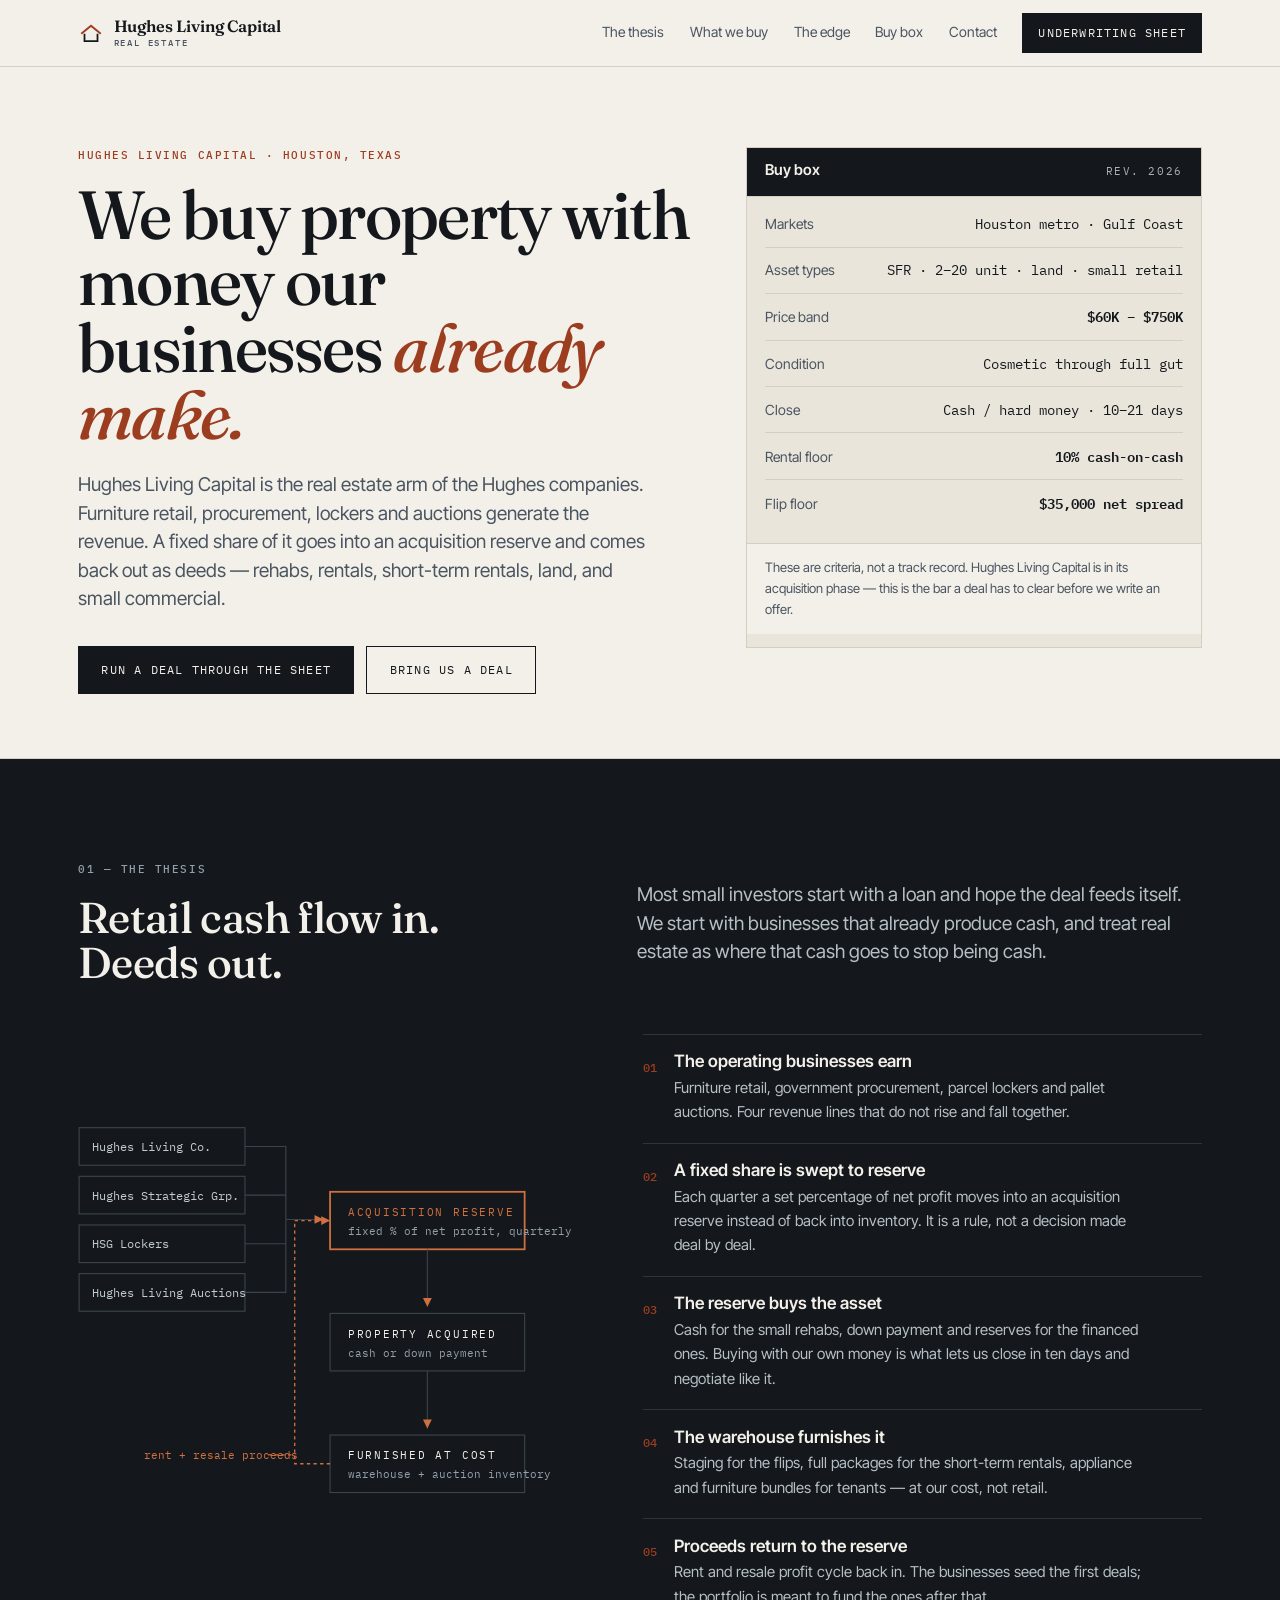
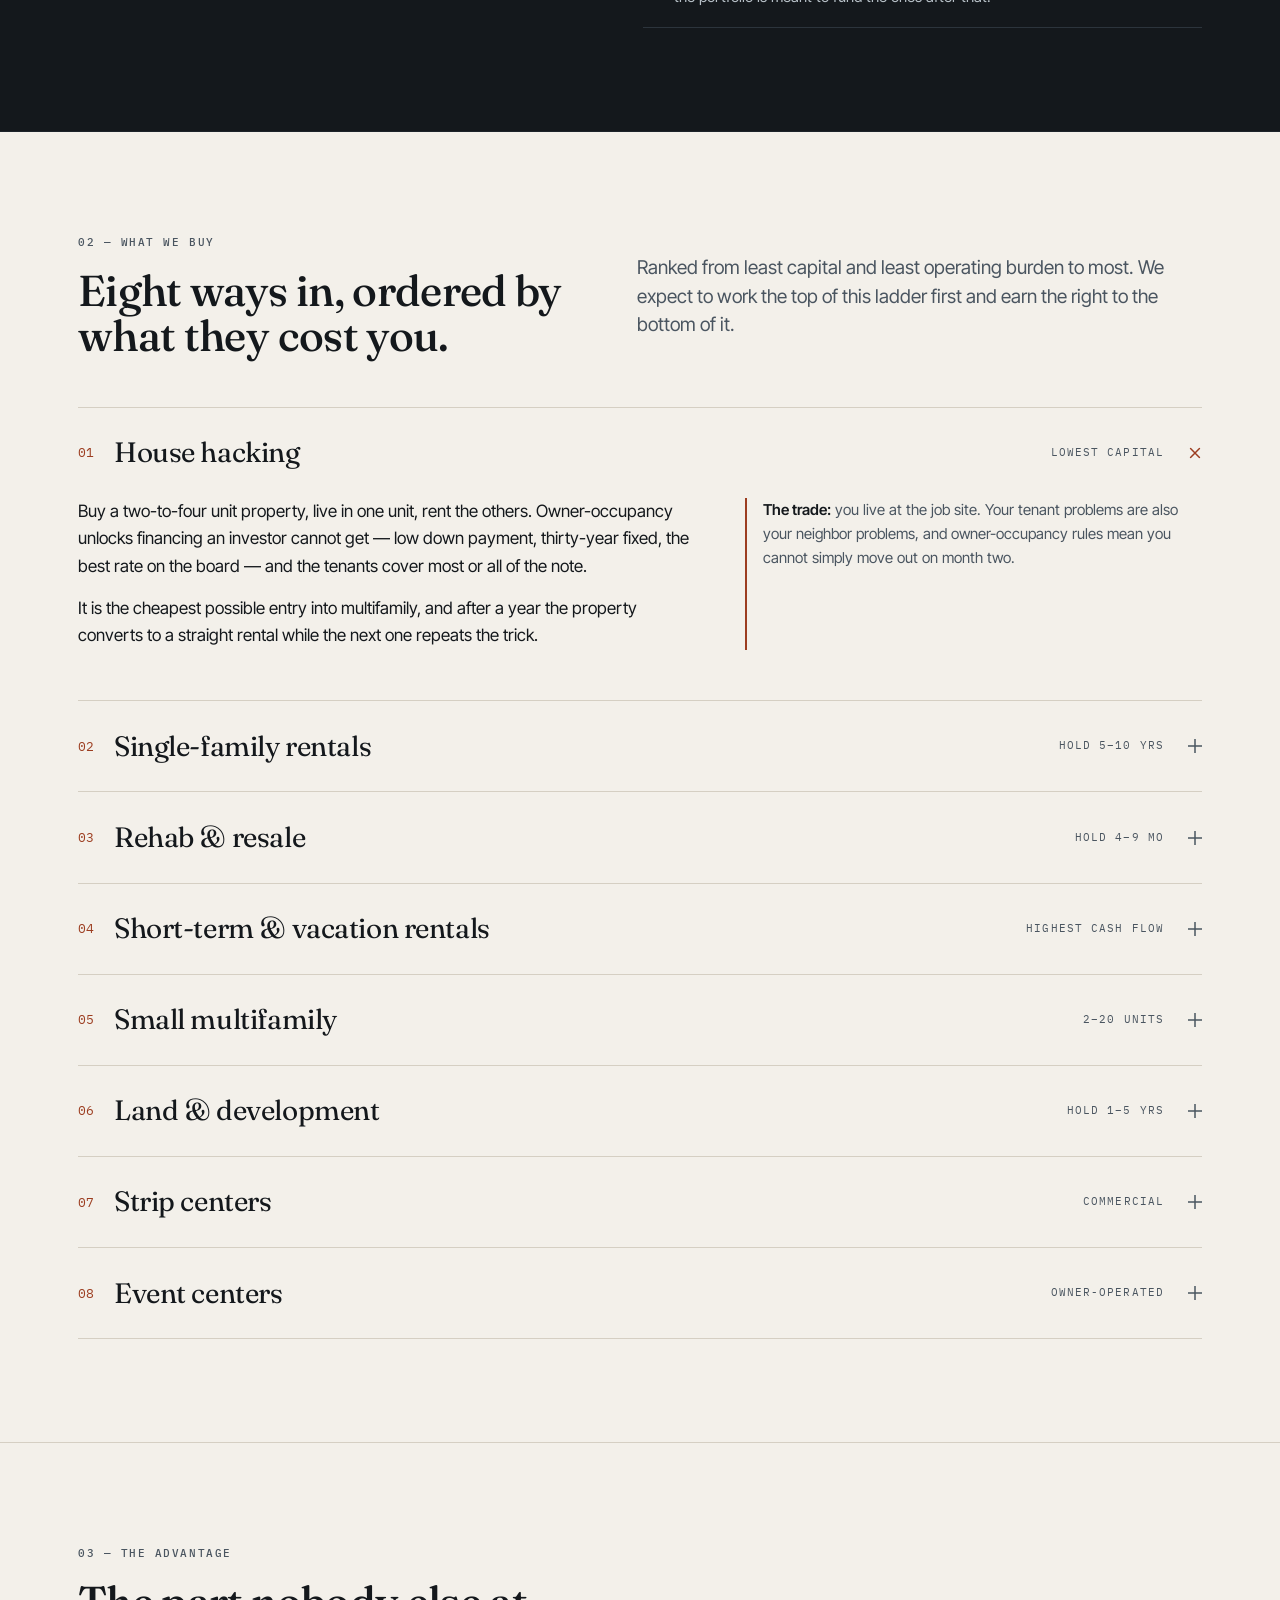
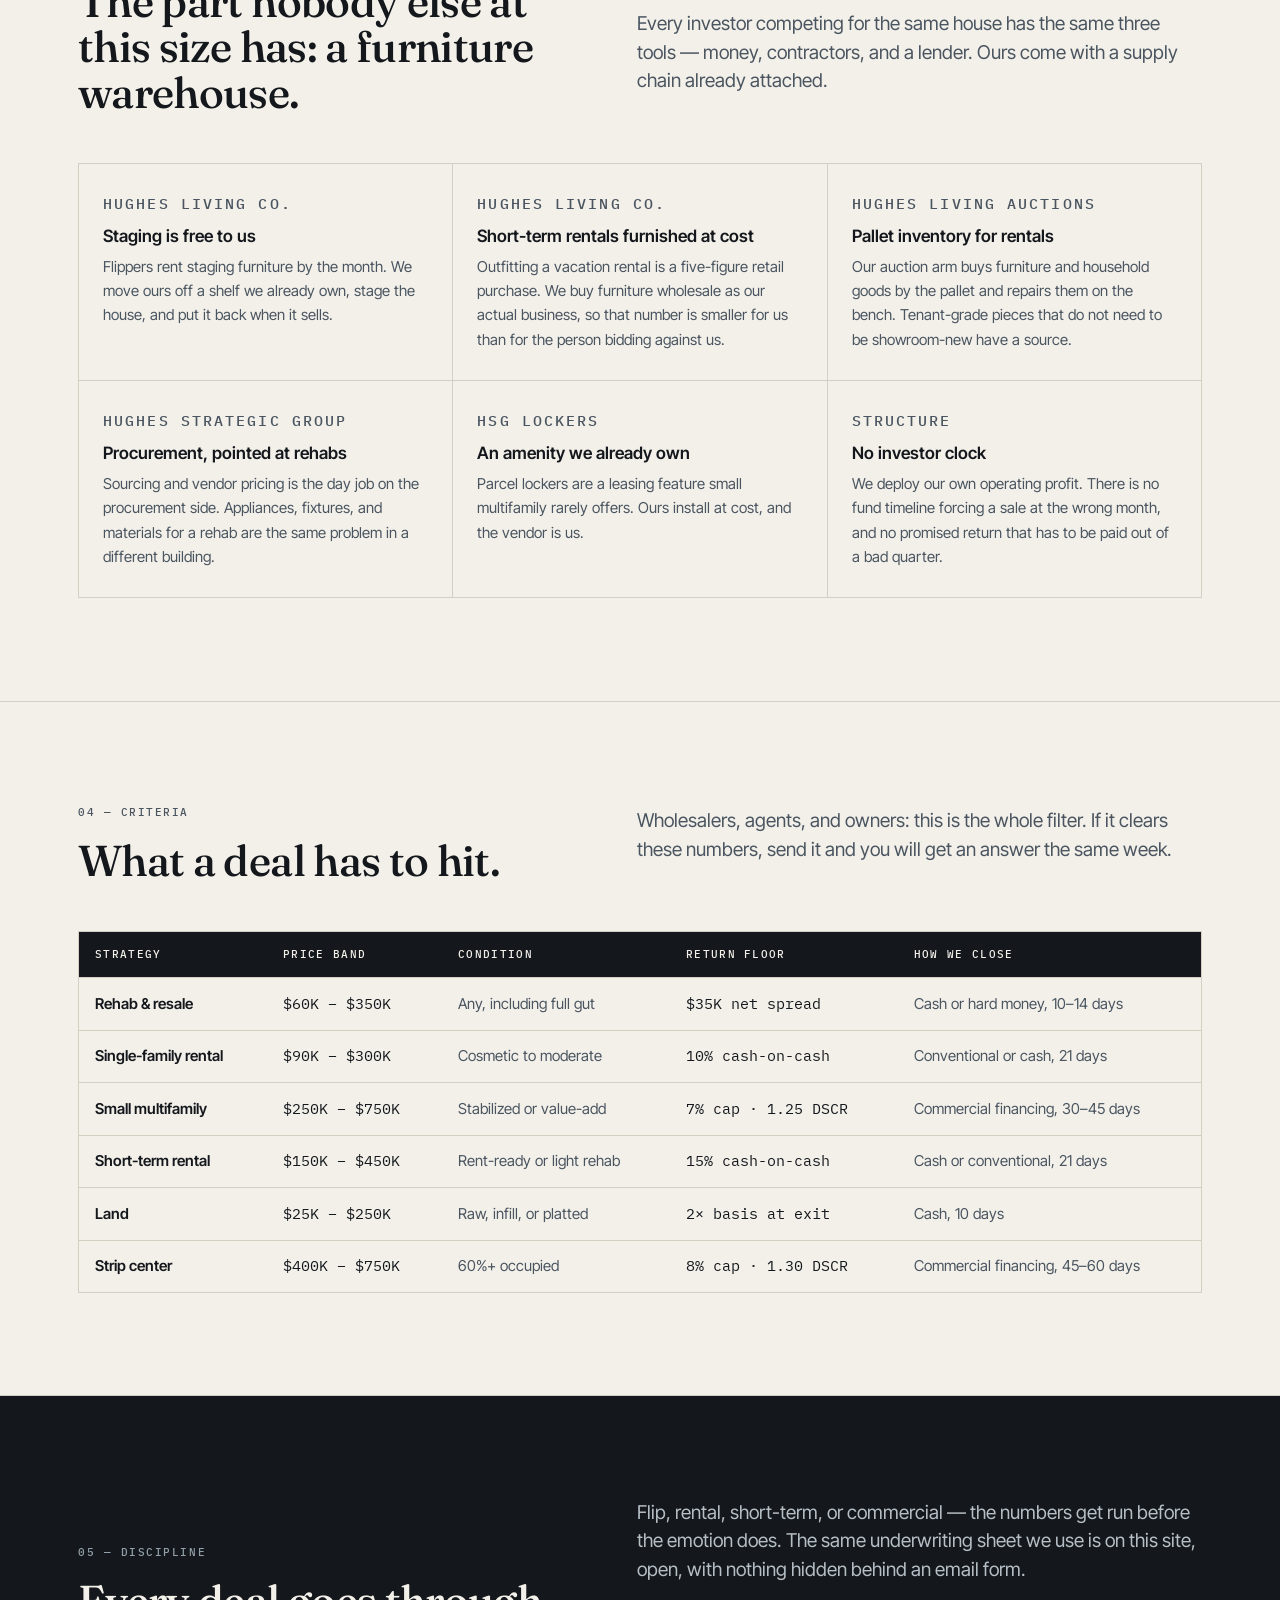
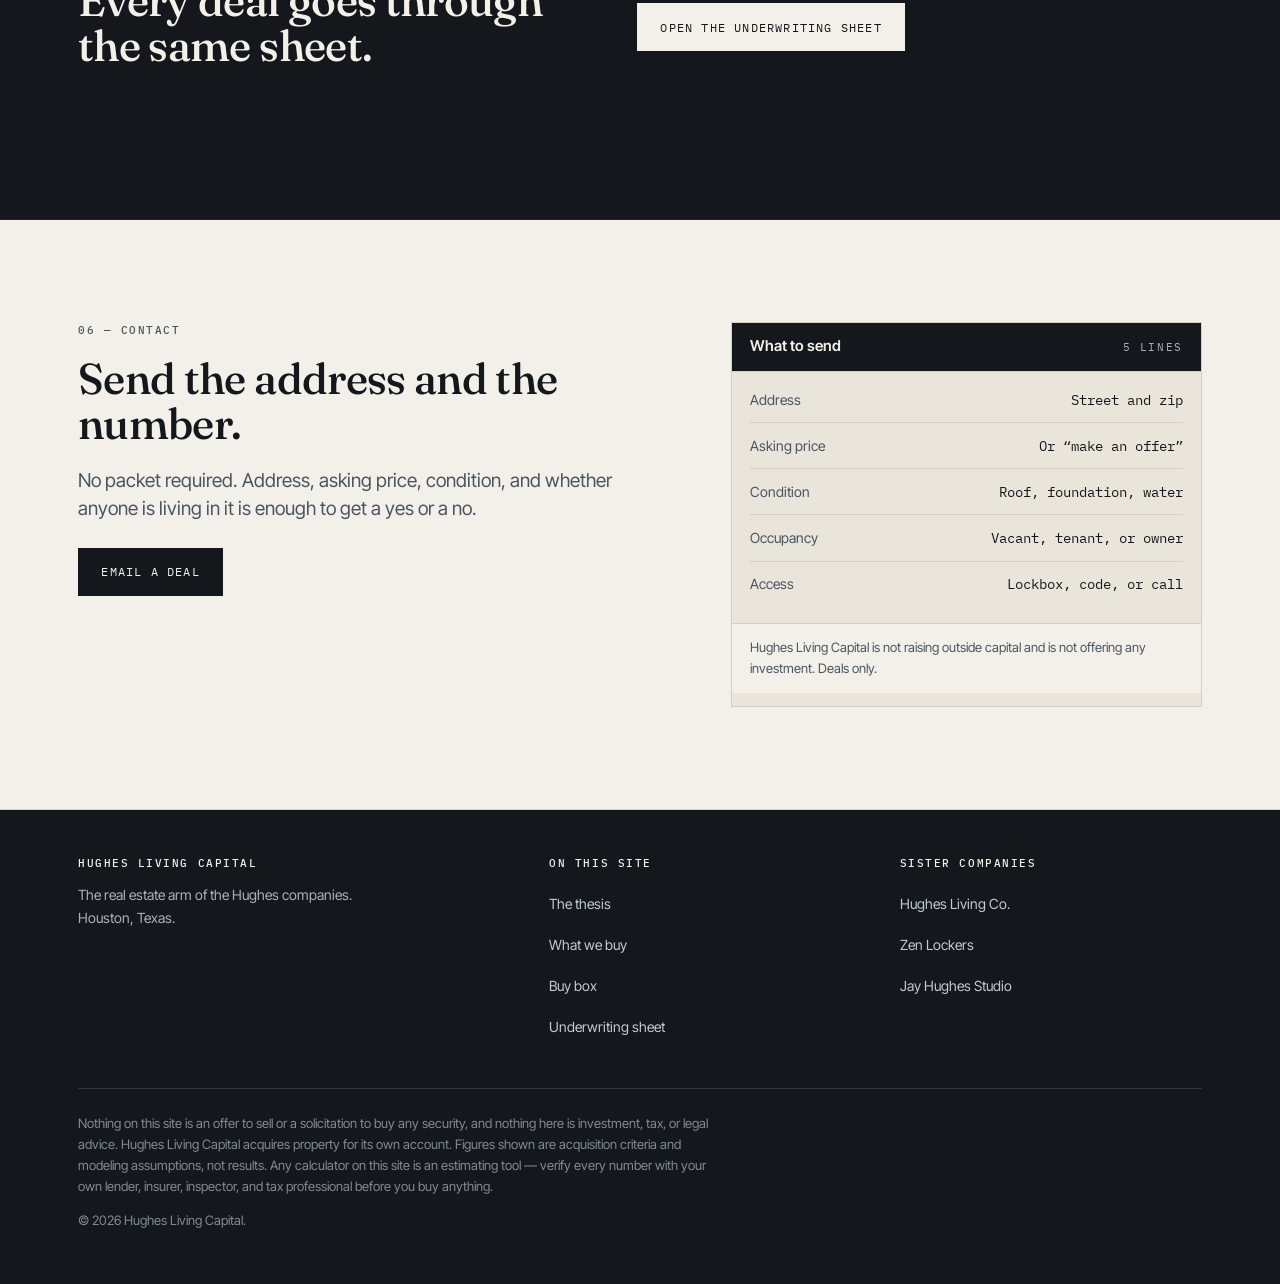
==== index.html @ 9ffa93a5 "Initial commit: Hughes Living Capital site and underwriting sheet Brand/positioning site plus a work" ====
<!doctype html>
<html lang="en">
<head>
<meta charset="utf-8">
<meta name="viewport" content="width=device-width, initial-scale=1">
<title>Hughes Living Capital — property bought with operating revenue</title>
<meta name="description" content="The real estate arm of the Hughes companies. We acquire rehabs, rentals, short-term rentals, land and small commercial property — funded by operating revenue and furnished from our own warehouse.">
<meta name="theme-color" content="#14181c">
<link rel="canonical" href="https://jhughes281.github.io/hughes-living-capital/">
<meta property="og:title" content="Hughes Living Capital">
<meta property="og:description" content="Property bought with money our businesses already make — and furnished from our own warehouse.">
<meta property="og:type" content="website">
<meta property="og:url" content="https://jhughes281.github.io/hughes-living-capital/">
<meta name="twitter:card" content="summary_large_image">
<link rel="preconnect" href="https://fonts.googleapis.com">
<link rel="preconnect" href="https://fonts.gstatic.com" crossorigin>
<link href="https://fonts.googleapis.com/css2?family=Fraunces:ital,opsz,wght@0,9..144,400..700;1,9..144,400..600&family=IBM+Plex+Mono:wght@400;500;600&family=Inter+Tight:wght@400;500;600;700&display=swap" rel="stylesheet">
<link rel="stylesheet" href="assets/css/hlc.css">
<link rel="icon" href="data:image/svg+xml,%3Csvg xmlns='http://www.w3.org/2000/svg' viewBox='0 0 32 32'%3E%3Crect width='32' height='32' fill='%2314181c'/%3E%3Cpath d='M6 18 16 9l10 9' fill='none' stroke='%239c3d20' stroke-width='2.4'/%3E%3Cpath d='M9 18v6h14v-6' fill='none' stroke='%23f3f0ea' stroke-width='2.2'/%3E%3C/svg%3E">
</head>
<body>
<a class="skip" href="#thesis">Skip to the thesis</a>

<header class="masthead">
  <div class="wrap masthead__in">
    <a class="mark" href="index.html" aria-label="Hughes Living Capital, home">
      <svg class="mark__glyph" viewBox="0 0 32 32" aria-hidden="true">
        <path d="M4 17 16 7l12 10" fill="none" stroke="currentColor" stroke-width="2.4"/>
        <path d="M8 17v9h16v-9" fill="none" stroke="#14181c" stroke-width="2.2"/>
      </svg>
      <span class="mark__name">Hughes Living Capital<span>Real estate</span></span>
    </a>

    <button class="nav-toggle" type="button" aria-expanded="false" aria-controls="site-nav" data-nav-toggle>Menu</button>

    <nav class="nav" id="site-nav" aria-label="Primary" data-nav>
      <a href="#thesis">The thesis</a>
      <a href="#strategies">What we buy</a>
      <a href="#edge">The edge</a>
      <a href="#buybox">Buy box</a>
      <a href="#contact">Contact</a>
      <a class="is-cta" href="underwrite.html">Underwriting sheet</a>
    </nav>
  </div>
</header>

<main id="main">

  <!-- ================= HERO ================= -->
  <section class="hero">
    <div class="wrap hero__grid">
      <div>
        <p class="label label--brick">Hughes Living Capital · Houston, Texas</p>
        <h1>We buy property with money our businesses <em>already make.</em></h1>
        <p class="lede hero__sub">
          Hughes Living Capital is the real estate arm of the Hughes companies. Furniture
          retail, procurement, lockers and auctions generate the revenue. A fixed share of
          it goes into an acquisition reserve and comes back out as deeds — rehabs, rentals,
          short-term rentals, land, and small commercial.
        </p>
        <div class="hero__actions">
          <a class="btn" href="underwrite.html">Run a deal through the sheet</a>
          <a class="btn btn--ghost" href="#buybox">Bring us a deal</a>
        </div>
      </div>

      <div class="sheet">
        <div class="sheet__head">
          <h2>Buy box</h2>
          <span class="num">Rev. 2026</span>
        </div>
        <div class="sheet__rows">
          <div class="row"><span class="row__k">Markets</span><span class="row__v">Houston metro · Gulf Coast</span></div>
          <div class="row"><span class="row__k">Asset types</span><span class="row__v">SFR · 2–20 unit · land · small retail</span></div>
          <div class="row"><span class="row__k">Price band</span><span class="row__v"><b>$60K – $750K</b></span></div>
          <div class="row"><span class="row__k">Condition</span><span class="row__v">Cosmetic through full gut</span></div>
          <div class="row"><span class="row__k">Close</span><span class="row__v">Cash / hard money · 10–21 days</span></div>
          <div class="row"><span class="row__k">Rental floor</span><span class="row__v"><b>10% cash-on-cash</b></span></div>
          <div class="row"><span class="row__k">Flip floor</span><span class="row__v"><b>$35,000 net spread</b></span></div>
        </div>
        <p class="sheet__note">
          These are criteria, not a track record. Hughes Living Capital is in its acquisition
          phase — this is the bar a deal has to clear before we write an offer.
        </p>
      </div>
    </div>
  </section>

  <!-- ================= THESIS / ENGINE ================= -->
  <section class="sec sec--dark" id="thesis">
    <div class="wrap">
      <div class="sec__head">
        <div>
          <p class="label">01 — The thesis</p>
          <h2>Retail cash flow in.<br>Deeds out.</h2>
        </div>
        <p class="lede">
          Most small investors start with a loan and hope the deal feeds itself. We start
          with businesses that already produce cash, and treat real estate as where that
          cash goes to stop being cash.
        </p>
      </div>

      <div class="engine">
        <svg class="engine__svg" viewBox="0 0 460 400" role="img" aria-labelledby="engine-title engine-desc">
          <title id="engine-title">The capital engine</title>
          <desc id="engine-desc">Revenue from four operating businesses feeds an acquisition reserve, which buys property; the property is furnished from Hughes Living inventory, then rent and resale proceeds cycle back into the reserve.</desc>

          <g font-family="IBM Plex Mono, monospace" font-size="10.5" fill="#c3cbd1">
            <!-- operating businesses -->
            <g stroke="#3a444d" fill="none" stroke-width="1">
              <rect x="1" y="16"  width="150" height="34"/>
              <rect x="1" y="60"  width="150" height="34"/>
              <rect x="1" y="104" width="150" height="34"/>
              <rect x="1" y="148" width="150" height="34"/>
            </g>
            <text x="13" y="37">Hughes Living Co.</text>
            <text x="13" y="81">Hughes Strategic Grp.</text>
            <text x="13" y="125">HSG Lockers</text>
            <text x="13" y="169">Hughes Living Auctions</text>

            <!-- feed lines -->
            <g stroke="#3a444d" fill="none" stroke-width="1">
              <path d="M151 33 H188 V99"/>
              <path d="M151 77 H188"/>
              <path d="M151 121 H188"/>
              <path d="M151 165 H188 V99"/>
              <path d="M188 99 H222"/>
            </g>
            <path d="M222 99 l-8 -4 v8 z" fill="#d1703f"/>

            <!-- reserve -->
            <rect x="228" y="74" width="176" height="52" fill="none" stroke="#d1703f" stroke-width="1.6"/>
            <text x="244" y="96" fill="#d1703f" font-size="9.5" letter-spacing="1.6">ACQUISITION RESERVE</text>
            <text x="244" y="113" fill="#93a0a9" font-size="9.5">fixed % of net profit, quarterly</text>

            <!-- down to property -->
            <path d="M316 126 V178" stroke="#3a444d" fill="none" stroke-width="1"/>
            <path d="M316 178 l-4 -8 h8 z" fill="#d1703f"/>

            <rect x="228" y="184" width="176" height="52" fill="none" stroke="#3a444d" stroke-width="1"/>
            <text x="244" y="206" font-size="9.5" letter-spacing="1.6" fill="#f3f0ea">PROPERTY ACQUIRED</text>
            <text x="244" y="223" fill="#93a0a9" font-size="9.5">cash or down payment</text>

            <path d="M316 236 V288" stroke="#3a444d" fill="none" stroke-width="1"/>
            <path d="M316 288 l-4 -8 h8 z" fill="#d1703f"/>

            <rect x="228" y="294" width="176" height="52" fill="none" stroke="#3a444d" stroke-width="1"/>
            <text x="244" y="316" font-size="9.5" letter-spacing="1.6" fill="#f3f0ea">FURNISHED AT COST</text>
            <text x="244" y="333" fill="#93a0a9" font-size="9.5">warehouse + auction inventory</text>

            <!-- return loop -->
            <path d="M228 320 H196 V100 H228" stroke="#d1703f" fill="none" stroke-width="1.2" stroke-dasharray="3 3"/>
            <path d="M228 100 l-8 -4 v8 z" fill="#d1703f"/>
            <text x="60" y="316" fill="#d1703f" font-size="9.5">rent + resale proceeds</text>
            <path d="M172 312 H196" stroke="#d1703f" fill="none" stroke-width="1.2" stroke-dasharray="3 3"/>
          </svg>

          <ol class="engine__list">
            <li class="engine__item">
              <span class="engine__step">01</span>
              <div>
                <h3>The operating businesses earn</h3>
                <p>Furniture retail, government procurement, parcel lockers and pallet auctions. Four revenue lines that do not rise and fall together.</p>
              </div>
            </li>
            <li class="engine__item">
              <span class="engine__step">02</span>
              <div>
                <h3>A fixed share is swept to reserve</h3>
                <p>Each quarter a set percentage of net profit moves into an acquisition reserve instead of back into inventory. It is a rule, not a decision made deal by deal.</p>
              </div>
            </li>
            <li class="engine__item">
              <span class="engine__step">03</span>
              <div>
                <h3>The reserve buys the asset</h3>
                <p>Cash for the small rehabs, down payment and reserves for the financed ones. Buying with our own money is what lets us close in ten days and negotiate like it.</p>
              </div>
            </li>
            <li class="engine__item">
              <span class="engine__step">04</span>
              <div>
                <h3>The warehouse furnishes it</h3>
                <p>Staging for the flips, full packages for the short-term rentals, appliance and furniture bundles for tenants — at our cost, not retail.</p>
              </div>
            </li>
            <li class="engine__item">
              <span class="engine__step">05</span>
              <div>
                <h3>Proceeds return to the reserve</h3>
                <p>Rent and resale profit cycle back in. The businesses seed the first deals; the portfolio is meant to fund the ones after that.</p>
              </div>
            </li>
          </ol>
      </div>
    </div>
  </section>

  <!-- ================= STRATEGIES ================= -->
  <section class="sec" id="strategies">
    <div class="wrap">
      <div class="sec__head">
        <div>
          <p class="label">02 — What we buy</p>
          <h2>Eight ways in, ordered by what they cost you.</h2>
        </div>
        <p class="lede">
          Ranked from least capital and least operating burden to most. We expect to work
          the top of this ladder first and earn the right to the bottom of it.
        </p>
      </div>

      <div class="ladder">

        <details class="strat" open>
          <summary class="strat__sum">
            <span class="strat__no">01</span>
            <span class="strat__name">House hacking</span>
            <span class="strat__meta">
              <span class="strat__tag">Lowest capital</span>
              <svg class="strat__plus" viewBox="0 0 14 14" aria-hidden="true"><path d="M7 0v14M0 7h14" stroke="currentColor" stroke-width="1.5"/></svg>
            </span>
          </summary>
          <div class="strat__body">
            <div>
              <p>
                Buy a two-to-four unit property, live in one unit, rent the others. Owner-occupancy
                unlocks financing an investor cannot get — low down payment, thirty-year fixed,
                the best rate on the board — and the tenants cover most or all of the note.
              </p>
              <p>
                It is the cheapest possible entry into multifamily, and after a year the property
                converts to a straight rental while the next one repeats the trick.
              </p>
            </div>
            <p class="strat__risk">
              <b>The trade:</b> you live at the job site. Your tenant problems are also your
              neighbor problems, and owner-occupancy rules mean you cannot simply move out
              on month two.
            </p>
          </div>
        </details>

        <details class="strat">
          <summary class="strat__sum">
            <span class="strat__no">02</span>
            <span class="strat__name">Single-family rentals</span>
            <span class="strat__meta">
              <span class="strat__tag">Hold 5–10 yrs</span>
              <svg class="strat__plus" viewBox="0 0 14 14" aria-hidden="true"><path d="M7 0v14M0 7h14" stroke="currentColor" stroke-width="1.5"/></svg>
            </span>
          </summary>
          <div class="strat__body">
            <div>
              <p>
                Houses bought to rent. Families stay three to five years, turnover costs are
                predictable, and single-family is the easiest asset to finance, insure, and
                eventually sell — the buyer pool includes everyone who just wants a house.
              </p>
              <p>
                This is the base of the portfolio: slow, boring, and the thing that pays the
                note when a flip takes an extra ninety days.
              </p>
            </div>
            <p class="strat__risk">
              <b>The trade:</b> one door, one income stream. A vacancy is not a dip in
              revenue, it is all of it — while taxes, insurance, and the mortgage keep
              their own schedule.
            </p>
          </div>
        </details>

        <details class="strat">
          <summary class="strat__sum">
            <span class="strat__no">03</span>
            <span class="strat__name">Rehab &amp; resale</span>
            <span class="strat__meta">
              <span class="strat__tag">Hold 4–9 mo</span>
              <svg class="strat__plus" viewBox="0 0 14 14" aria-hidden="true"><path d="M7 0v14M0 7h14" stroke="currentColor" stroke-width="1.5"/></svg>
            </span>
          </summary>
          <div class="strat__body">
            <div>
              <p>
                Buy distressed under market, renovate, sell. It is the fastest way to turn a
                reserve into a bigger reserve, and the only strategy here where the profit is
                created rather than collected.
              </p>
              <p>
                Our version staged out of our own furniture inventory, which removes a
                line item most flippers rent by the month.
              </p>
            </div>
            <p class="strat__risk">
              <b>The trade:</b> the entire profit lives inside the rehab estimate and the
              holding clock. Miss the scope by twenty percent or sit on the market an extra
              season and a good deal becomes a lesson.
            </p>
          </div>
        </details>

        <details class="strat">
          <summary class="strat__sum">
            <span class="strat__no">04</span>
            <span class="strat__name">Short-term &amp; vacation rentals</span>
            <span class="strat__meta">
              <span class="strat__tag">Highest cash flow</span>
              <svg class="strat__plus" viewBox="0 0 14 14" aria-hidden="true"><path d="M7 0v14M0 7h14" stroke="currentColor" stroke-width="1.5"/></svg>
            </span>
          </summary>
          <div class="strat__body">
            <div>
              <p>
                Nightly and weekly rentals in places people actually want to be — Gulf Coast
                beach property, Houston medical-center and event-driven stays. Done right, one
                unit can out-earn three long-term doors.
              </p>
              <p>
                Furnishing a short-term rental is a real five-figure line item at retail. We
                buy furniture wholesale for a living, which is the single clearest place our
                two businesses touch.
              </p>
            </div>
            <p class="strat__risk">
              <b>The trade:</b> this is hospitality, not landlording. Revenue is seasonal,
              cleaning and turnover are constant, reviews are the whole business, and a city
              ordinance can change the rules between one booking and the next.
            </p>
          </div>
        </details>

        <details class="strat">
          <summary class="strat__sum">
            <span class="strat__no">05</span>
            <span class="strat__name">Small multifamily</span>
            <span class="strat__meta">
              <span class="strat__tag">2–20 units</span>
              <svg class="strat__plus" viewBox="0 0 14 14" aria-hidden="true"><path d="M7 0v14M0 7h14" stroke="currentColor" stroke-width="1.5"/></svg>
            </span>
          </summary>
          <div class="strat__body">
            <div>
              <p>
                Duplexes, fourplexes, and small apartment buildings. Vacancy stops being an
                event and becomes a percentage — one empty unit out of twelve is a rounding
                error, not a crisis. One roof, one lot, one insurance policy across many doors
                drops the per-unit cost of everything.
              </p>
              <p>
                Above four units the value is set by the income the building produces, not by
                what the neighbors sold for. That means we can raise the value by operating
                it better, which is the part we control.
              </p>
            </div>
            <p class="strat__risk">
              <b>The trade:</b> past four units the financing turns commercial — shorter
              terms, balloon dates, bigger down payments, and a lender who underwrites the
              building's books instead of your paycheck.
            </p>
          </div>
        </details>

        <details class="strat">
          <summary class="strat__sum">
            <span class="strat__no">06</span>
            <span class="strat__name">Land &amp; development</span>
            <span class="strat__meta">
              <span class="strat__tag">Hold 1–5 yrs</span>
              <svg class="strat__plus" viewBox="0 0 14 14" aria-hidden="true"><path d="M7 0v14M0 7h14" stroke="currentColor" stroke-width="1.5"/></svg>
            </span>
          </summary>
          <div class="strat__body">
            <div>
              <p>
                Infill lots and acreage in the path of growth. Value comes from changing what
                the dirt is allowed to be — splitting a parcel, running utilities, platting,
                entitling — and then either building or selling to someone who will.
              </p>
              <p>
                It is the strategy with the widest spread between a good decision and a bad
                one, because nothing about the land tells you which you made until later.
              </p>
            </div>
            <p class="strat__risk">
              <b>The trade:</b> raw land produces nothing while you own it. Taxes, interest,
              and clearing costs run every month against zero income, and entitlement timelines
              belong to a county office, not to you.
            </p>
          </div>
        </details>

        <details class="strat">
          <summary class="strat__sum">
            <span class="strat__no">07</span>
            <span class="strat__name">Strip centers</span>
            <span class="strat__meta">
              <span class="strat__tag">Commercial</span>
              <svg class="strat__plus" viewBox="0 0 14 14" aria-hidden="true"><path d="M7 0v14M0 7h14" stroke="currentColor" stroke-width="1.5"/></svg>
            </span>
          </summary>
          <div class="strat__body">
            <div>
              <p>
                Small neighborhood retail — the six-to-twelve bay centers with a laundromat,
                a taqueria, a nail salon, an insurance office. Leases run three to ten years
                and typically push taxes, insurance, and maintenance to the tenant, so the
                rent that arrives is closer to the rent you keep.
              </p>
              <p>
                Our procurement side already sells to small commercial operators. Being their
                landlord is a shorter step than it looks.
              </p>
            </div>
            <p class="strat__risk">
              <b>The trade:</b> tenants are businesses, and businesses close. One anchor
              leaving can erase a year of income, and re-leasing costs real money in
              build-out allowances and broker commissions before a dollar of new rent lands.
            </p>
          </div>
        </details>

        <details class="strat">
          <summary class="strat__sum">
            <span class="strat__no">08</span>
            <span class="strat__name">Event centers</span>
            <span class="strat__meta">
              <span class="strat__tag">Owner-operated</span>
              <svg class="strat__plus" viewBox="0 0 14 14" aria-hidden="true"><path d="M7 0v14M0 7h14" stroke="currentColor" stroke-width="1.5"/></svg>
            </span>
          </summary>
          <div class="strat__body">
            <div>
              <p>
                A venue we own and run: weddings, receptions, corporate bookings, quinceañeras.
                Revenue per square foot beats every other asset on this list, and we already
                furnish rooms, source equipment, and run vending and concessions inside the
                group.
              </p>
              <p>
                This is the end of the ladder on purpose. It earns the most because it asks
                the most.
              </p>
            </div>
            <p class="strat__risk">
              <b>The trade:</b> this is a business with a building attached, not a passive
              asset. Staffing, bookings, liability, liquor rules, and weekend nights are the
              job — a bad quarter here costs more than a vacancy anywhere else.
            </p>
          </div>
        </details>

      </div>
    </div>
  </section>

  <!-- ================= THE EDGE ================= -->
  <section class="sec" id="edge">
    <div class="wrap">
      <div class="sec__head">
        <div>
          <p class="label">03 — The advantage</p>
          <h2>The part nobody else at this size has: a furniture warehouse.</h2>
        </div>
        <p class="lede">
          Every investor competing for the same house has the same three tools — money,
          contractors, and a lender. Ours come with a supply chain already attached.
        </p>
      </div>

      <div class="edge">
        <div class="edge__cell">
          <p class="label label--brick">Hughes Living Co.</p>
          <h3>Staging is free to us</h3>
          <p>Flippers rent staging furniture by the month. We move ours off a shelf we already own, stage the house, and put it back when it sells.</p>
        </div>
        <div class="edge__cell">
          <p class="label label--brick">Hughes Living Co.</p>
          <h3>Short-term rentals furnished at cost</h3>
          <p>Outfitting a vacation rental is a five-figure retail purchase. We buy furniture wholesale as our actual business, so that number is smaller for us than for the person bidding against us.</p>
        </div>
        <div class="edge__cell">
          <p class="label label--brick">Hughes Living Auctions</p>
          <h3>Pallet inventory for rentals</h3>
          <p>Our auction arm buys furniture and household goods by the pallet and repairs them on the bench. Tenant-grade pieces that do not need to be showroom-new have a source.</p>
        </div>
        <div class="edge__cell">
          <p class="label label--brick">Hughes Strategic Group</p>
          <h3>Procurement, pointed at rehabs</h3>
          <p>Sourcing and vendor pricing is the day job on the procurement side. Appliances, fixtures, and materials for a rehab are the same problem in a different building.</p>
        </div>
        <div class="edge__cell">
          <p class="label label--brick">HSG Lockers</p>
          <h3>An amenity we already own</h3>
          <p>Parcel lockers are a leasing feature small multifamily rarely offers. Ours install at cost, and the vendor is us.</p>
        </div>
        <div class="edge__cell">
          <p class="label label--brick">Structure</p>
          <h3>No investor clock</h3>
          <p>We deploy our own operating profit. There is no fund timeline forcing a sale at the wrong month, and no promised return that has to be paid out of a bad quarter.</p>
        </div>
      </div>
    </div>
  </section>

  <!-- ================= BUY BOX ================= -->
  <section class="sec" id="buybox">
    <div class="wrap">
      <div class="sec__head">
        <div>
          <p class="label">04 — Criteria</p>
          <h2>What a deal has to hit.</h2>
        </div>
        <p class="lede">
          Wholesalers, agents, and owners: this is the whole filter. If it clears these
          numbers, send it and you will get an answer the same week.
        </p>
      </div>

      <div class="tablewrap">
        <table class="data">
          <caption class="u-vh">Acquisition criteria by strategy</caption>
          <thead>
            <tr>
              <th scope="col">Strategy</th>
              <th scope="col">Price band</th>
              <th scope="col">Condition</th>
              <th scope="col">Return floor</th>
              <th scope="col">How we close</th>
            </tr>
          </thead>
          <tbody>
            <tr>
              <th scope="row">Rehab &amp; resale</th>
              <td class="n">$60K – $350K</td>
              <td>Any, including full gut</td>
              <td class="n">$35K net spread</td>
              <td>Cash or hard money, 10–14 days</td>
            </tr>
            <tr>
              <th scope="row">Single-family rental</th>
              <td class="n">$90K – $300K</td>
              <td>Cosmetic to moderate</td>
              <td class="n">10% cash-on-cash</td>
              <td>Conventional or cash, 21 days</td>
            </tr>
            <tr>
              <th scope="row">Small multifamily</th>
              <td class="n">$250K – $750K</td>
              <td>Stabilized or value-add</td>
              <td class="n">7% cap · 1.25 DSCR</td>
              <td>Commercial financing, 30–45 days</td>
            </tr>
            <tr>
              <th scope="row">Short-term rental</th>
              <td class="n">$150K – $450K</td>
              <td>Rent-ready or light rehab</td>
              <td class="n">15% cash-on-cash</td>
              <td>Cash or conventional, 21 days</td>
            </tr>
            <tr>
              <th scope="row">Land</th>
              <td class="n">$25K – $250K</td>
              <td>Raw, infill, or platted</td>
              <td class="n">2× basis at exit</td>
              <td>Cash, 10 days</td>
            </tr>
            <tr>
              <th scope="row">Strip center</th>
              <td class="n">$400K – $750K</td>
              <td>60%+ occupied</td>
              <td class="n">8% cap · 1.30 DSCR</td>
              <td>Commercial financing, 45–60 days</td>
            </tr>
          </tbody>
        </table>
      </div>
    </div>
  </section>

  <!-- ================= TOOL ================= -->
  <section class="sec sec--dark">
    <div class="wrap sec__head">
      <div>
        <p class="label">05 — Discipline</p>
        <h2>Every deal goes through the same sheet.</h2>
      </div>
      <div>
        <p class="lede">
          Flip, rental, short-term, or commercial — the numbers get run before the emotion
          does. The same underwriting sheet we use is on this site, open, with nothing
          hidden behind an email form.
        </p>
        <p><a class="btn" href="underwrite.html" style="background:var(--paper);color:var(--ink);border-color:var(--paper)">Open the underwriting sheet</a></p>
      </div>
    </div>
  </section>

  <!-- ================= CONTACT ================= -->
  <section class="sec" id="contact">
    <div class="wrap contact">
      <div>
        <p class="label">06 — Contact</p>
        <h2>Send the address and the number.</h2>
        <p class="lede" style="margin-top:1.25rem">
          No packet required. Address, asking price, condition, and whether anyone is
          living in it is enough to get a yes or a no.
        </p>
        <p style="margin-top:1.5rem">
          <a class="btn" href="mailto:jhughes281@gmail.com?subject=Deal%20for%20Hughes%20Living%20Capital">Email a deal</a>
        </p>
      </div>

      <div class="sheet">
        <div class="sheet__head">
          <h3>What to send</h3>
          <span class="num">5 lines</span>
        </div>
        <div class="sheet__rows">
          <div class="row"><span class="row__k">Address</span><span class="row__v">Street and zip</span></div>
          <div class="row"><span class="row__k">Asking price</span><span class="row__v">Or “make an offer”</span></div>
          <div class="row"><span class="row__k">Condition</span><span class="row__v">Roof, foundation, water</span></div>
          <div class="row"><span class="row__k">Occupancy</span><span class="row__v">Vacant, tenant, or owner</span></div>
          <div class="row"><span class="row__k">Access</span><span class="row__v">Lockbox, code, or call</span></div>
        </div>
        <p class="sheet__note">
          Hughes Living Capital is not raising outside capital and is not offering any
          investment. Deals only.
        </p>
      </div>
    </div>
  </section>

</main>

<footer class="foot">
  <div class="wrap">
    <div class="foot__grid">
      <div>
        <h4>Hughes Living Capital</h4>
        <p style="max-width:38ch;margin:0">
          The real estate arm of the Hughes companies. Houston, Texas.
        </p>
      </div>
      <div>
        <h4>On this site</h4>
        <ul>
          <li><a href="#thesis">The thesis</a></li>
          <li><a href="#strategies">What we buy</a></li>
          <li><a href="#buybox">Buy box</a></li>
          <li><a href="underwrite.html">Underwriting sheet</a></li>
        </ul>
      </div>
      <div>
        <h4>Sister companies</h4>
        <ul>
          <li><a href="https://hugheslivingco.com">Hughes Living Co.</a></li>
          <li><a href="https://jhughes281.github.io/HSG-Lockers/">Zen Lockers</a></li>
          <li><a href="https://jhughes281.github.io/jay-hughes-studio/">Jay Hughes Studio</a></li>
        </ul>
      </div>
    </div>

    <div class="foot__legal">
      <p>
        Nothing on this site is an offer to sell or a solicitation to buy any security,
        and nothing here is investment, tax, or legal advice. Hughes Living Capital
        acquires property for its own account. Figures shown are acquisition criteria and
        modeling assumptions, not results. Any calculator on this site is an estimating
        tool — verify every number with your own lender, insurer, inspector, and tax
        professional before you buy anything.
      </p>
      <p style="margin-top:.75rem">© 2026 Hughes Living Capital.</p>
    </div>
  </div>
</footer>

<script src="assets/js/nav.js"></script>
</body>
</html>
---- assets/css/hlc.css ----
/* =========================================================
   Hughes Living Capital — design tokens
   Palette (6): ink, paper, brick, slate, moss, line
   Type: Fraunces (display) / Inter Tight (body) / IBM Plex Mono (figures)
   ========================================================= */

:root{
  --ink:    #14181c;
  --paper:  #f3f0ea;
  --brick:  #9c3d20;
  --slate:  #4a5560;
  --moss:   #2f5d4a;
  --line:   #d5cfc3;

  --paper-2: #eae5db;
  --ink-2:   #1d232a;

  --ff-display: "Fraunces", "Libre Caslon Text", Georgia, serif;
  --ff-body: "Inter Tight", -apple-system, BlinkMacSystemFont, "Segoe UI", sans-serif;
  --ff-mono: "IBM Plex Mono", ui-monospace, "SFMono-Regular", Consolas, monospace;

  --step--1: 0.8125rem;
  --step-0:  1.0625rem;
  --step-1:  1.1875rem;
  --step-2:  clamp(1.375rem, 1.1rem + 1.1vw, 1.75rem);
  --step-3:  clamp(1.75rem, 1.3rem + 2.2vw, 2.7rem);
  --step-4:  clamp(2.5rem, 1.2rem + 3.9vw, 4.25rem);

  --gap:  1.25rem;
  --pad:  clamp(1.25rem, 5vw, 3rem);
  --sec:  clamp(3.5rem, 8vw, 7rem);
  --maxw: 1220px;
}

*,*::before,*::after{ box-sizing:border-box; }

html{ -webkit-text-size-adjust:100%; scroll-behavior:smooth; }
@media (prefers-reduced-motion: reduce){
  html{ scroll-behavior:auto; }
  *,*::before,*::after{ animation-duration:.001ms !important; transition-duration:.001ms !important; }
}

body{
  margin:0;
  background:var(--paper);
  color:var(--ink);
  font-family:var(--ff-body);
  font-size:var(--step-0);
  line-height:1.62;
  -webkit-font-smoothing:antialiased;
}

h1,h2,h3,h4{ margin:0; font-family:var(--ff-display); font-weight:500; line-height:1.05; letter-spacing:-0.015em; }
h1{ font-size:var(--step-4); line-height:0.98; letter-spacing:-0.025em; }
h2{ font-size:var(--step-3); }
h3{ font-size:var(--step-2); letter-spacing:-0.01em; }
h4{ font-size:var(--step-1); letter-spacing:0; }
p{ margin:0 0 1em; max-width:62ch; }
a{ color:inherit; }
ul,ol{ margin:0; padding:0; }
li{ list-style:none; }
img,svg{ max-width:100%; height:auto; }

.wrap{ width:100%; max-width:var(--maxw); margin-inline:auto; padding-inline:var(--pad); }

.label{
  font-family:var(--ff-mono); font-size:0.6875rem; font-weight:500;
  text-transform:uppercase; letter-spacing:0.14em; color:var(--slate);
  margin:0 0 1rem;
}
.label--brick{ color:var(--brick); }
.num{ font-family:var(--ff-mono); font-variant-numeric:tabular-nums; letter-spacing:-0.01em; }
.lede{ font-size:var(--step-1); line-height:1.5; color:var(--slate); max-width:52ch; }

.skip{
  position:absolute; left:-9999px; top:0; z-index:99;
  background:var(--ink); color:var(--paper); padding:.75rem 1rem; font-family:var(--ff-mono); font-size:var(--step--1);
}
.skip:focus{ left:0; }

a:focus-visible, button:focus-visible, input:focus-visible, select:focus-visible, summary:focus-visible{
  outline:2px solid var(--brick); outline-offset:3px; border-radius:1px;
}

/* ---------- masthead ---------- */
.masthead{
  position:sticky; top:0; z-index:40;
  background:var(--paper); border-bottom:1px solid var(--line);
}
.masthead__in{ display:flex; align-items:center; justify-content:space-between; gap:1rem; min-height:66px; }
.mark{ display:flex; align-items:center; gap:.6rem; text-decoration:none; min-height:44px; }
.mark__glyph{ width:26px; height:26px; flex:0 0 26px; color:var(--brick); }
.mark__name{ font-family:var(--ff-display); font-size:1.02rem; font-weight:600; letter-spacing:-0.01em; line-height:1.1; }
.mark__name span{ display:block; font-family:var(--ff-mono); font-size:.5625rem; font-weight:500;
  letter-spacing:0.2em; text-transform:uppercase; color:var(--slate); margin-top:2px; }

.nav{ display:flex; align-items:center; gap:1.6rem; }
.nav a{
  font-size:.875rem; text-decoration:none; color:var(--slate);
  padding-block:.5rem; border-bottom:1px solid transparent;
}
.nav a:hover{ color:var(--ink); border-bottom-color:var(--brick); }
.nav a.is-cta{
  color:var(--paper); background:var(--ink); padding:.62rem 1rem; border-bottom:0;
  font-family:var(--ff-mono); font-size:.75rem; text-transform:uppercase; letter-spacing:.1em;
}
.nav a.is-cta:hover{ background:var(--brick); }

.nav-toggle{ display:none; }

@media (max-width: 900px){
  .nav-toggle{
    display:inline-flex; align-items:center; gap:.5rem; min-height:44px; padding:.5rem .75rem;
    background:none; border:1px solid var(--line); color:var(--ink); cursor:pointer;
    font-family:var(--ff-mono); font-size:.6875rem; text-transform:uppercase; letter-spacing:.12em;
  }
  .nav{
    display:none;
    position:absolute; left:0; right:0; top:100%;
    flex-direction:column; align-items:stretch; gap:0;
    background:var(--paper); border-bottom:1px solid var(--line);
    padding:.5rem var(--pad) 1.25rem;
  }
  .masthead[data-menu="open"] .nav{ display:flex; }
  .nav a{ min-height:44px; display:flex; align-items:center; border-bottom:1px solid var(--line); }
  .nav a.is-cta{ margin-top:.75rem; justify-content:center; }
}

/* ---------- hero ---------- */
.hero{ border-bottom:1px solid var(--line); padding-block:clamp(2.5rem,7vw,5rem) 0; }
.hero__grid{ display:grid; grid-template-columns:1fr; gap:clamp(2rem,4vw,3.5rem); align-items:start; }
@media (min-width:1000px){
  .hero__grid{ grid-template-columns:minmax(0,1.15fr) minmax(340px,.85fr); }
}
.hero h1 em{ font-style:italic; color:var(--brick); }
.hero__sub{ margin-top:1.5rem; }
.hero__actions{ display:flex; flex-wrap:wrap; gap:.75rem; margin-top:2rem; margin-bottom:clamp(2.5rem,6vw,4rem); }

.btn{
  display:inline-flex; align-items:center; justify-content:center; gap:.5rem;
  min-height:48px; padding:.8rem 1.4rem; text-decoration:none; cursor:pointer;
  font-family:var(--ff-mono); font-size:.75rem; text-transform:uppercase; letter-spacing:.1em;
  border:1px solid var(--ink); background:var(--ink); color:var(--paper);
  transition:background .15s ease, color .15s ease;
}
.btn:hover{ background:var(--brick); border-color:var(--brick); }
.btn--ghost{ background:none; color:var(--ink); }
.btn--ghost:hover{ background:var(--ink); color:var(--paper); border-color:var(--ink); }

/* buy-box panel — the ledger card */
.sheet{ background:var(--paper-2); border:1px solid var(--line); }
.sheet__head{
  display:flex; align-items:baseline; justify-content:space-between; gap:1rem;
  padding:.9rem 1.15rem; border-bottom:1px solid var(--line); background:var(--ink); color:var(--paper);
}
.sheet__head h2, .sheet__head h3{ font-size:.9375rem; font-family:var(--ff-body); font-weight:600; letter-spacing:0; }
.sheet__head .num{ font-size:.6875rem; text-transform:uppercase; letter-spacing:.14em; color:#a9b2ba; }
.sheet__rows{ padding:.35rem 1.15rem 1rem; }
.row{
  display:grid; grid-template-columns:1fr auto; gap:1rem; align-items:baseline;
  padding:.7rem 0; border-bottom:1px solid var(--line);
}
.row:last-child{ border-bottom:0; }
.row__k{ font-size:.875rem; color:var(--slate); }
.row__v{ font-family:var(--ff-mono); font-size:.875rem; font-variant-numeric:tabular-nums; text-align:right; }
.row__v b{ font-weight:600; }
.sheet__note{
  padding:.85rem 1.15rem; border-top:1px solid var(--line); background:var(--paper);
  font-size:.8125rem; color:var(--slate);
}

/* ---------- generic section ---------- */
.sec{ padding-block:var(--sec); border-bottom:1px solid var(--line); }
.sec--dark{ background:var(--ink); color:var(--paper); border-bottom-color:var(--ink-2); }
.sec--dark .label{ color:#93a0a9; }
.sec--dark .lede{ color:#b6bfc6; }
.sec--dark .row{ border-bottom-color:#2c343c; }
.sec--dark .row__k{ color:#a9b2ba; }
.sec__head{ display:grid; gap:1.25rem; margin-bottom:clamp(2rem,4vw,3rem); }
@media (min-width:900px){
  .sec__head{ grid-template-columns:minmax(0,.95fr) minmax(0,1.05fr); align-items:end; gap:3rem; }
}

/* ---------- capital engine ---------- */
.engine{ display:grid; gap:2rem; }
@media (min-width:960px){ .engine{ grid-template-columns:minmax(0,1fr) minmax(0,1.1fr); gap:3.5rem; align-items:center; } }
.engine__svg{ width:100%; height:auto; display:block; }
.engine__list{ display:grid; gap:0; }
.engine__item{ display:grid; grid-template-columns:auto 1fr; gap:1.1rem; padding:1.15rem 0; border-top:1px solid #2c343c; }
.engine__item:last-child{ border-bottom:1px solid #2c343c; }
.engine__step{ font-family:var(--ff-mono); font-size:.75rem; color:var(--brick); padding-top:.28rem; font-weight:500; }
.engine__item h3{ font-size:1.0625rem; font-family:var(--ff-body); font-weight:600; letter-spacing:0; margin-bottom:.3rem; }
.engine__item p{ margin:0; font-size:.9375rem; color:#b6bfc6; max-width:52ch; }

/* ---------- strategy ladder ---------- */
.ladder{ border-top:1px solid var(--line); }
.strat{ border-bottom:1px solid var(--line); }
.strat__sum{
  display:grid; grid-template-columns:auto 1fr auto; gap:1rem 1.25rem; align-items:center;
  padding:1.4rem 0; cursor:pointer; list-style:none; min-height:44px;
}
.strat__sum::-webkit-details-marker{ display:none; }
.strat__no{ font-family:var(--ff-mono); font-size:.8125rem; color:var(--brick); }
.strat__name{ font-family:var(--ff-display); font-size:var(--step-2); letter-spacing:-0.015em; }
.strat__meta{ display:flex; gap:1.5rem; align-items:center; }
.strat__tag{
  font-family:var(--ff-mono); font-size:.6875rem; text-transform:uppercase;
  letter-spacing:.1em; color:var(--slate);
}
.strat__plus{ width:14px; height:14px; flex:0 0 14px; color:var(--slate); transition:transform .2s ease; }
.strat[open] .strat__plus{ transform:rotate(45deg); color:var(--brick); }
.strat__body{ display:grid; gap:1.75rem; padding:0 0 2.25rem; }
@media (min-width:860px){ .strat__body{ grid-template-columns:minmax(0,1.15fr) minmax(0,.85fr); gap:3rem; } }
.strat__body p{ margin:0 0 .9rem; }
.strat__risk{ border-left:2px solid var(--brick); padding-left:1rem; font-size:.9375rem; color:var(--slate); }
.strat__risk b{ color:var(--ink); font-weight:600; }
@media (max-width:640px){
  .strat__sum{ grid-template-columns:auto 1fr; }
  .strat__meta{ grid-column:1 / -1; justify-content:space-between; }
}

/* ---------- edge cards ---------- */
.edge{ display:grid; gap:1px; background:var(--line); border:1px solid var(--line); }
@media (min-width:760px){ .edge{ grid-template-columns:repeat(2,1fr); } }
@media (min-width:1060px){ .edge{ grid-template-columns:repeat(3,1fr); } }
.edge__cell{ background:var(--paper); padding:1.75rem 1.5rem; }
.edge__cell h3{ font-family:var(--ff-body); font-size:1.0625rem; font-weight:600; letter-spacing:0; margin-bottom:.55rem; }
.edge__cell p{ margin:0; font-size:.9375rem; color:var(--slate); }
.edge__cell .label{ margin-bottom:.75rem; }

/* ---------- criteria table ---------- */
.tablewrap{ overflow-x:auto; border:1px solid var(--line); background:var(--paper); }
table.data{ width:100%; border-collapse:collapse; min-width:640px; }
table.data th, table.data td{ text-align:left; padding:.85rem 1rem; border-bottom:1px solid var(--line); vertical-align:top; }
table.data thead th{
  background:var(--ink); color:var(--paper); font-family:var(--ff-mono); font-weight:500;
  font-size:.6875rem; text-transform:uppercase; letter-spacing:.12em; white-space:nowrap;
}
table.data tbody th{ font-weight:600; font-size:.9375rem; white-space:nowrap; }
table.data td{ font-size:.9375rem; color:var(--slate); }
table.data td.n{ font-family:var(--ff-mono); font-variant-numeric:tabular-nums; color:var(--ink); white-space:nowrap; }
table.data tbody tr:last-child th, table.data tbody tr:last-child td{ border-bottom:0; }

/* ---------- contact ---------- */
.contact{ display:grid; gap:2.5rem; }
@media (min-width:900px){ .contact{ grid-template-columns:minmax(0,1fr) minmax(320px,.8fr); gap:4rem; } }
.deffield{ display:grid; grid-template-columns:auto 1fr; gap:.6rem 1.1rem; align-items:baseline; margin:0; }
.deffield dt{ font-family:var(--ff-mono); font-size:.6875rem; text-transform:uppercase; letter-spacing:.12em; color:var(--slate); padding-top:.25rem; }
.deffield dd{ margin:0; font-size:.9375rem; }
.deffield dd a{ text-decoration:underline; text-underline-offset:3px; text-decoration-color:var(--line); }
.deffield dd a:hover{ text-decoration-color:var(--brick); }

/* ---------- footer ---------- */
.foot{ background:var(--ink); color:#a9b2ba; padding-block:3rem 2.5rem; font-size:.875rem; }
.foot__grid{ display:grid; gap:2rem; }
@media (min-width:820px){ .foot__grid{ grid-template-columns:1.4fr 1fr 1fr; gap:3rem; } }
.foot h4{ font-family:var(--ff-mono); font-size:.6875rem; text-transform:uppercase; letter-spacing:.14em; color:var(--paper); margin-bottom:.9rem; font-weight:500; }
.foot a{ color:#c3cbd1; text-decoration:none; }
.foot a:hover{ color:var(--paper); text-decoration:underline; text-underline-offset:3px; }
.foot li{ padding:.28rem 0; }
.foot li a{ display:inline-flex; align-items:center; min-height:32px; }
@media (max-width:900px){
  .foot li{ padding:0; border-bottom:1px solid #232a31; }
  .foot li a{ min-height:44px; width:100%; }
  .foot ul{ margin-top:-.25rem; }
}
.foot__legal{ margin-top:2.5rem; padding-top:1.5rem; border-top:1px solid #2c343c; font-size:.8125rem; color:#7f8b94; }
.foot__legal p{ max-width:80ch; }

/* =========================================================
   Underwriting tool
   ========================================================= */
.uw{ padding-block:clamp(2rem,5vw,3.5rem) var(--sec); }
.uw__head{ margin-bottom:2rem; }
.uw__grid{ display:grid; gap:1.5rem; align-items:start; }
@media (min-width:1040px){ .uw__grid{ grid-template-columns:minmax(0,1fr) minmax(380px,.78fr); gap:2.5rem; } }

.tabs{ display:flex; flex-wrap:wrap; gap:0; border:1px solid var(--ink); margin-bottom:1.75rem; }
.tabs button{
  flex:1 1 auto; min-height:48px; padding:.7rem 1rem; cursor:pointer;
  background:var(--paper); border:0; border-right:1px solid var(--ink); color:var(--slate);
  font-family:var(--ff-mono); font-size:.7rem; text-transform:uppercase; letter-spacing:.09em;
}
.tabs button:last-child{ border-right:0; }
.tabs button[aria-selected="true"]{ background:var(--ink); color:var(--paper); }
.tabs button:hover:not([aria-selected="true"]){ background:var(--paper-2); color:var(--ink); }

fieldset.fs{ border:1px solid var(--line); background:var(--paper); padding:0; margin:0 0 1.25rem; }
fieldset.fs legend{
  padding:.55rem .9rem; margin-left:-1px; background:var(--ink); color:var(--paper);
  font-family:var(--ff-mono); font-size:.6875rem; text-transform:uppercase; letter-spacing:.12em;
}
.fields{ display:grid; gap:1px; background:var(--line); }
@media (min-width:560px){ .fields{ grid-template-columns:repeat(2,1fr); } }
@media (min-width:1300px){ .fields--3{ grid-template-columns:repeat(3,1fr); } }
.field{ background:var(--paper); padding:.85rem .95rem; }
.field label{ display:block; font-size:.8125rem; color:var(--slate); margin-bottom:.4rem; }
.field label .hint{ display:block; font-size:.6875rem; color:var(--slate); opacity:.85; margin-top:.15rem; font-family:var(--ff-mono); }
.field input, .field select{
  width:100%; min-height:44px; padding:.5rem .65rem;
  background:var(--paper); border:1px solid var(--line); color:var(--ink);
  font-family:var(--ff-mono); font-size:.9375rem; font-variant-numeric:tabular-nums;
}
.field input:hover, .field select:hover{ border-color:var(--slate); }
.field--wide{ grid-column:1 / -1; }
.field--wide input{ font-family:var(--ff-body); }

.results{ position:sticky; top:82px; }
@media (max-width:1039px){ .results{ position:static; } }
.verdict{ padding:1.15rem; border-bottom:1px solid var(--line); background:var(--paper); }
.verdict__grade{ display:flex; align-items:center; gap:.85rem; margin-bottom:.6rem; }
.verdict__dot{ width:12px; height:12px; border-radius:50%; flex:0 0 12px; background:var(--slate); }
.verdict__word{ font-family:var(--ff-display); font-size:1.5rem; letter-spacing:-0.015em; }
.verdict__why{ margin:0; font-size:.875rem; color:var(--slate); }
.verdict__why li{ padding:.22rem 0 .22rem 1.1rem; position:relative; }
.verdict__why li::before{ content:"—"; position:absolute; left:0; color:var(--brick); font-family:var(--ff-mono); }
.is-pass .verdict__dot{ background:var(--moss); }
.is-watch .verdict__dot{ background:#8a6a1f; }
.is-fail .verdict__dot{ background:var(--brick); }
.is-pass .verdict__word{ color:var(--moss); }
.is-watch .verdict__word{ color:#8a6a1f; }
.is-fail .verdict__word{ color:var(--brick); }

.row--major{ padding:.85rem 0; }
.row--major .row__k{ color:var(--ink); font-weight:600; font-size:.9375rem; }
.row--major .row__v{ font-size:1.05rem; font-weight:600; }
.pos{ color:var(--moss); }
.neg{ color:var(--brick); }

.uw__actions{ display:flex; flex-wrap:wrap; gap:.6rem; padding:1rem 1.15rem; border-top:1px solid var(--line); background:var(--paper); }
.uw__actions .btn{ min-height:44px; padding:.65rem 1rem; font-size:.6875rem; flex:1 1 auto; }

.pipeline{ margin-top:3rem; }
.pipeline__empty{ padding:2rem 1.25rem; border:1px dashed var(--line); text-align:center; color:var(--slate); font-size:.9375rem; }
.pipeline table.data td.act button{
  background:none; border:0; padding:.35rem .5rem; cursor:pointer; color:var(--brick);
  font-family:var(--ff-mono); font-size:.6875rem; text-transform:uppercase; letter-spacing:.08em; min-height:36px;
}
.pipeline table.data td.act button:hover{ text-decoration:underline; }

.assume{ margin-top:2rem; font-size:.875rem; color:var(--slate); }
.assume summary{ cursor:pointer; font-family:var(--ff-mono); font-size:.6875rem; text-transform:uppercase; letter-spacing:.12em; min-height:44px; display:flex; align-items:center; }
.assume ul{ margin-top:.75rem; }
.assume li{ padding:.3rem 0 .3rem 1.2rem; position:relative; max-width:80ch; }
.assume li::before{ content:"·"; position:absolute; left:.3rem; color:var(--brick); }

.u-hide{ display:none !important; }
.u-vh{ position:absolute; width:1px; height:1px; overflow:hidden; clip:rect(0 0 0 0); white-space:nowrap; }
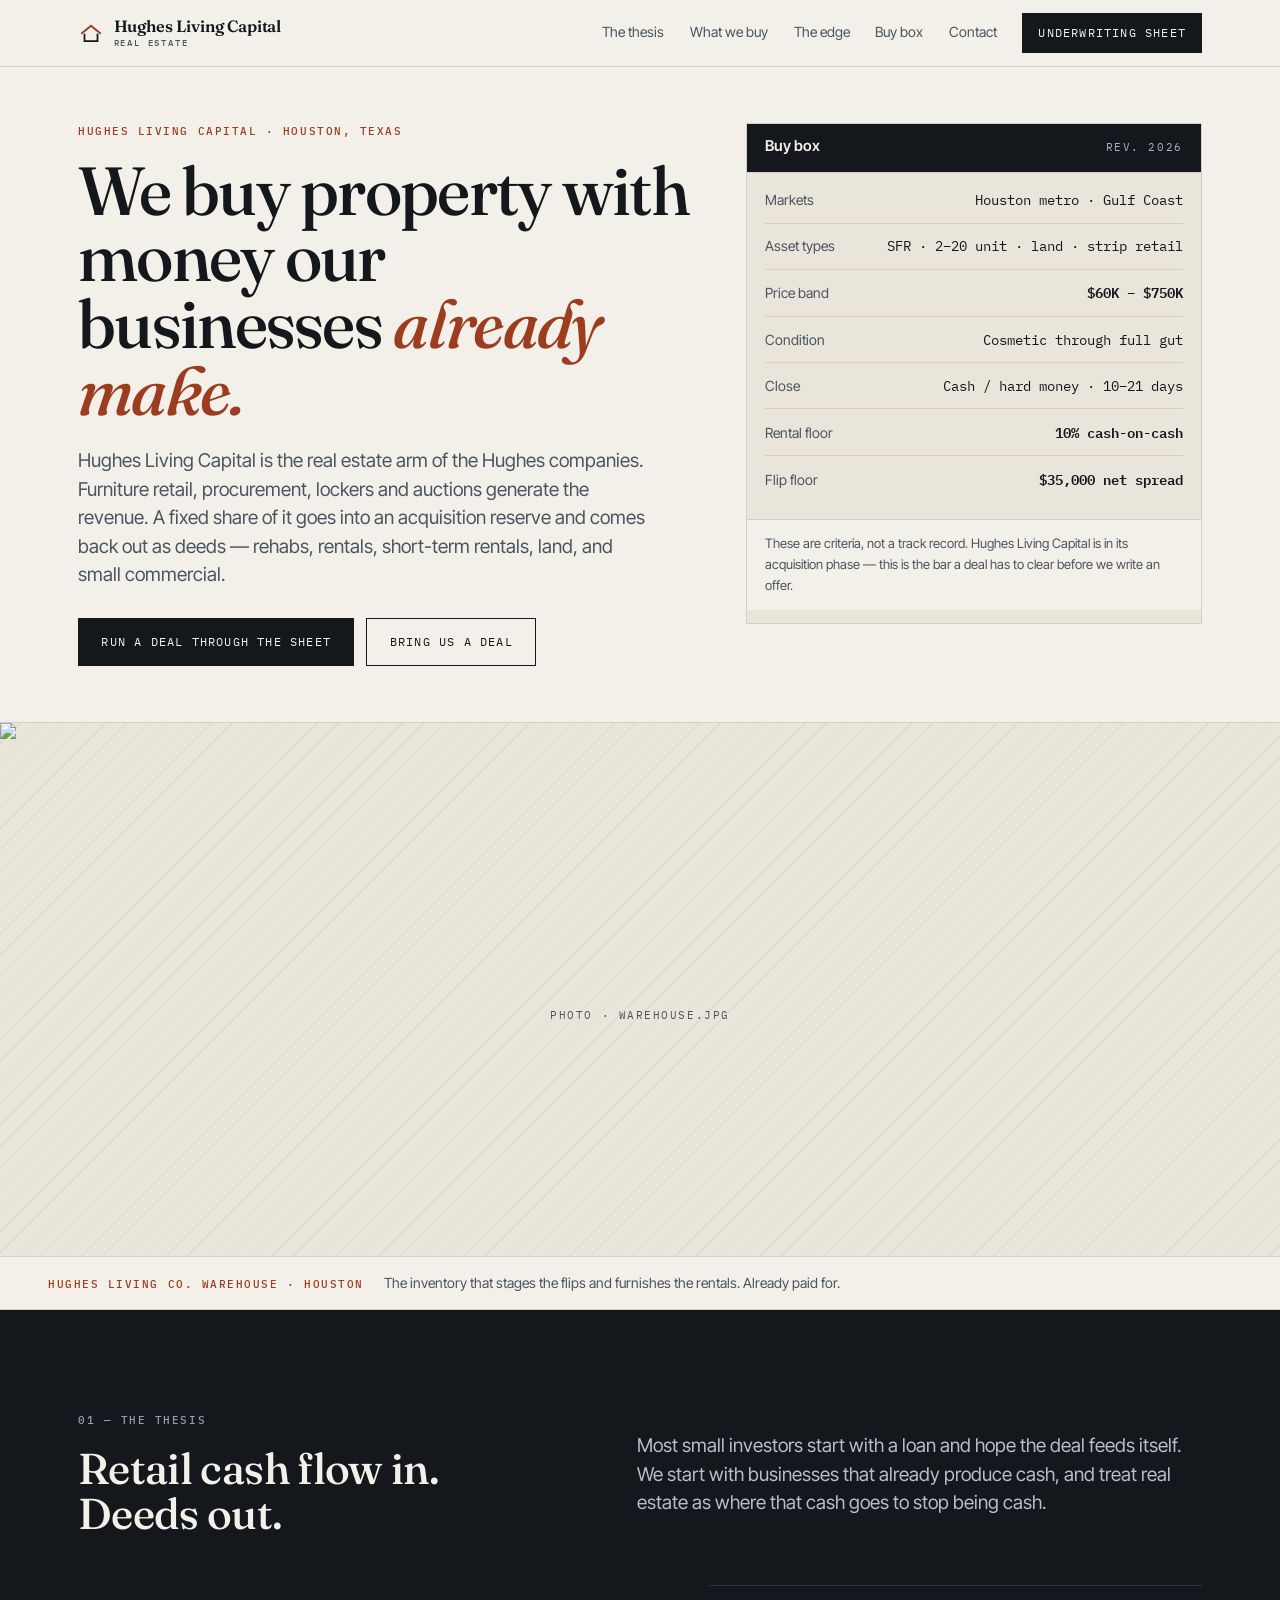
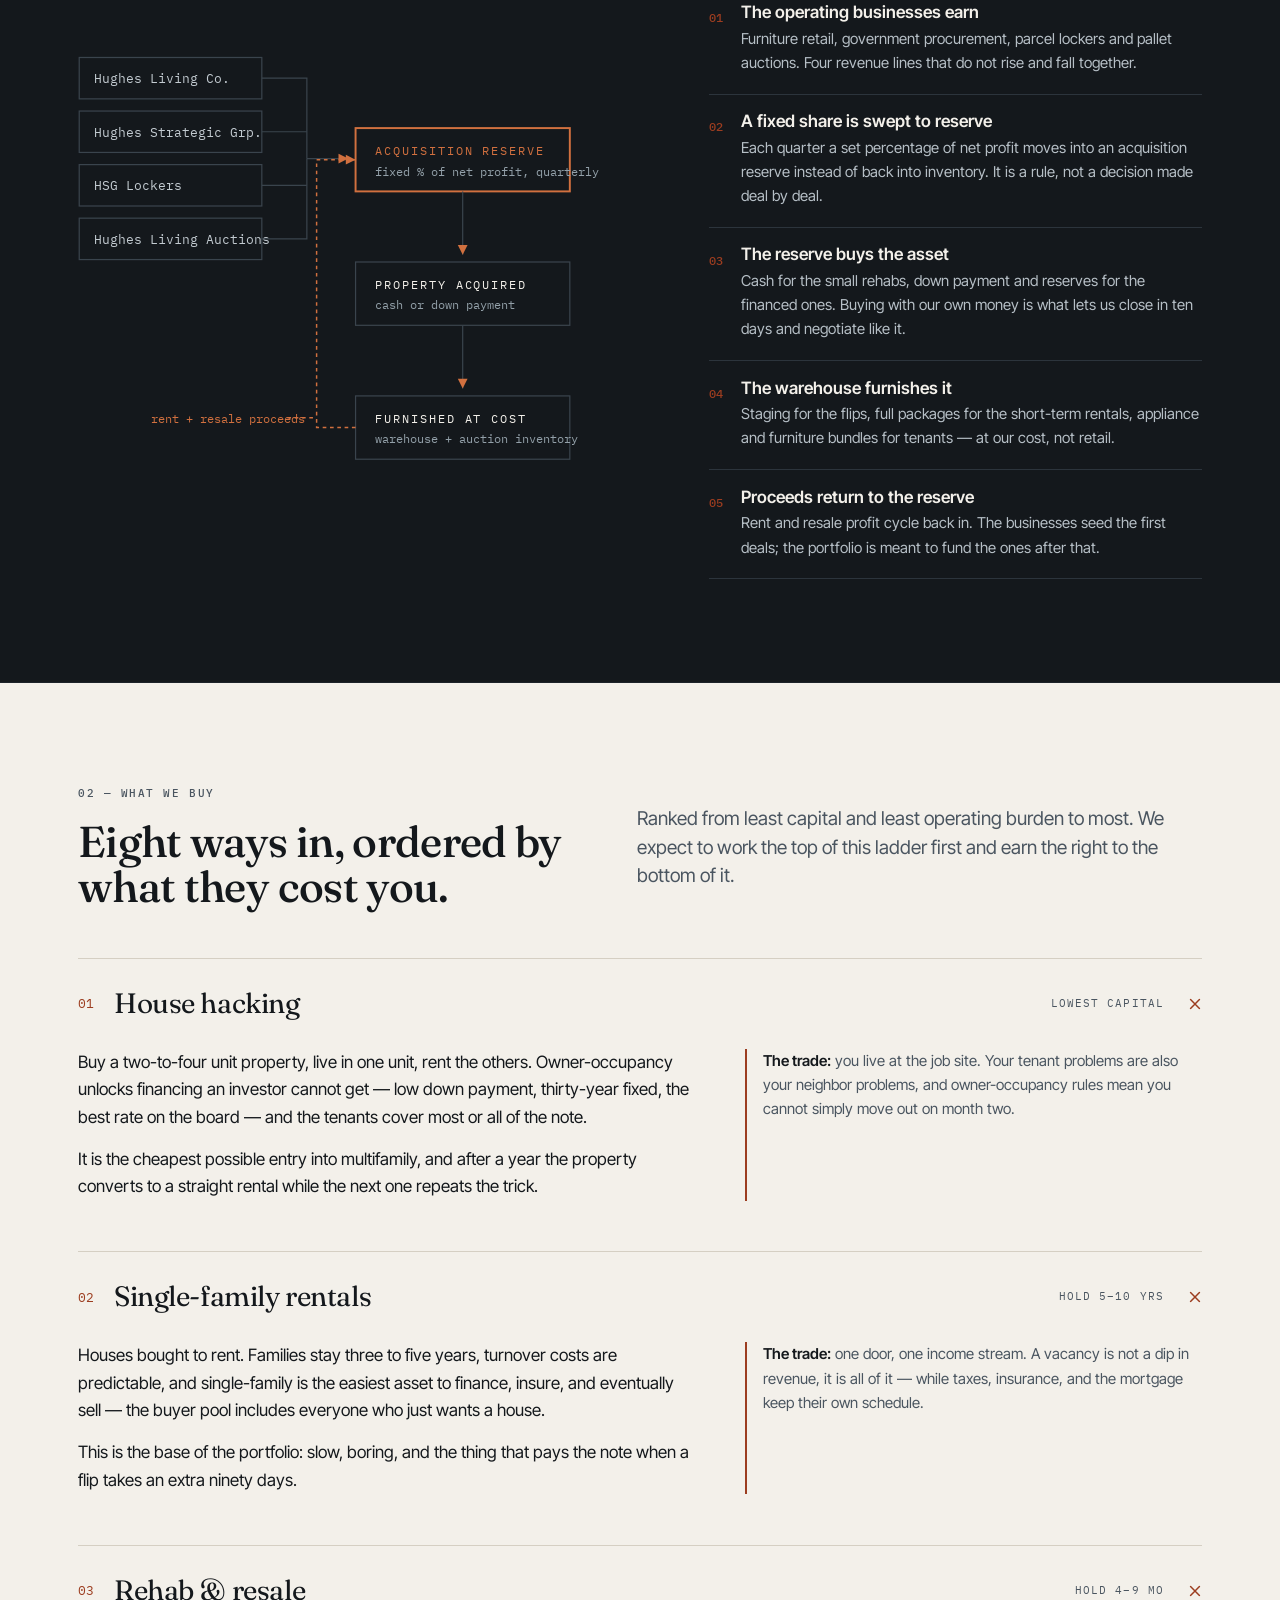
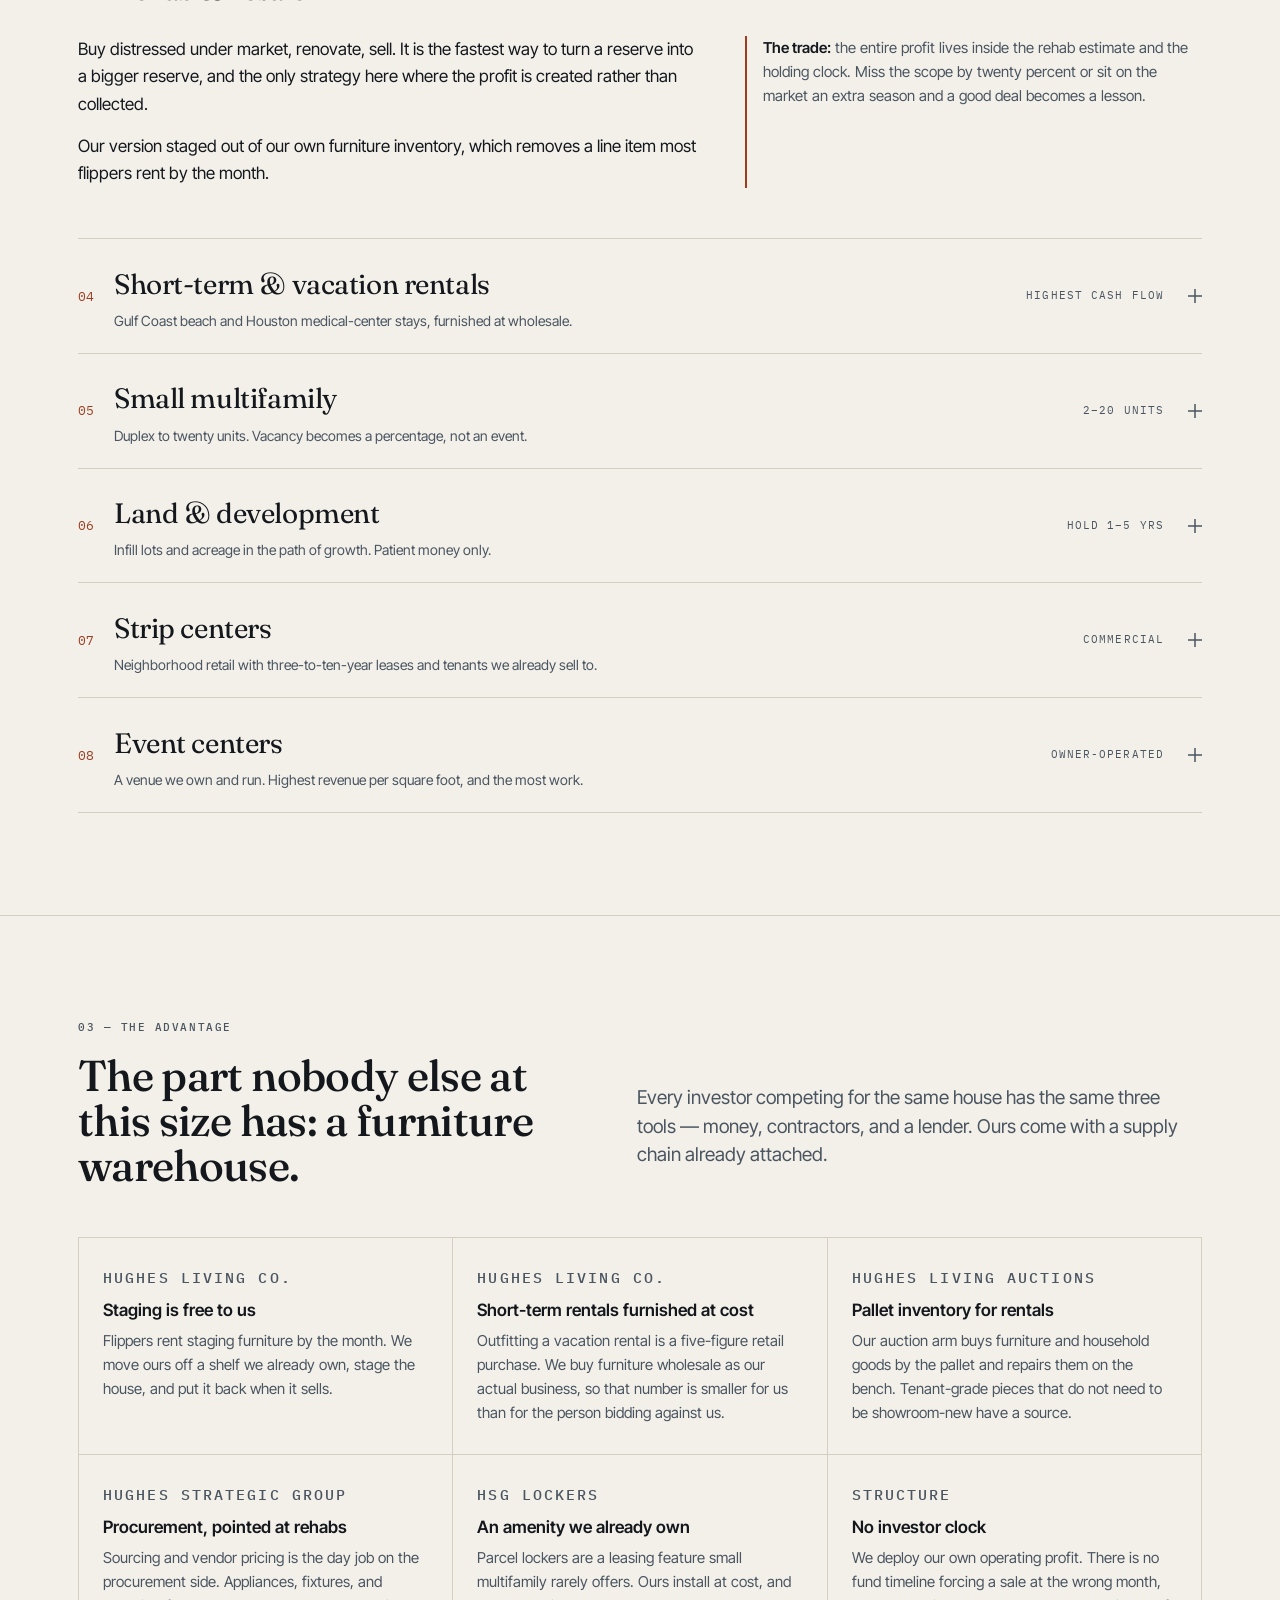
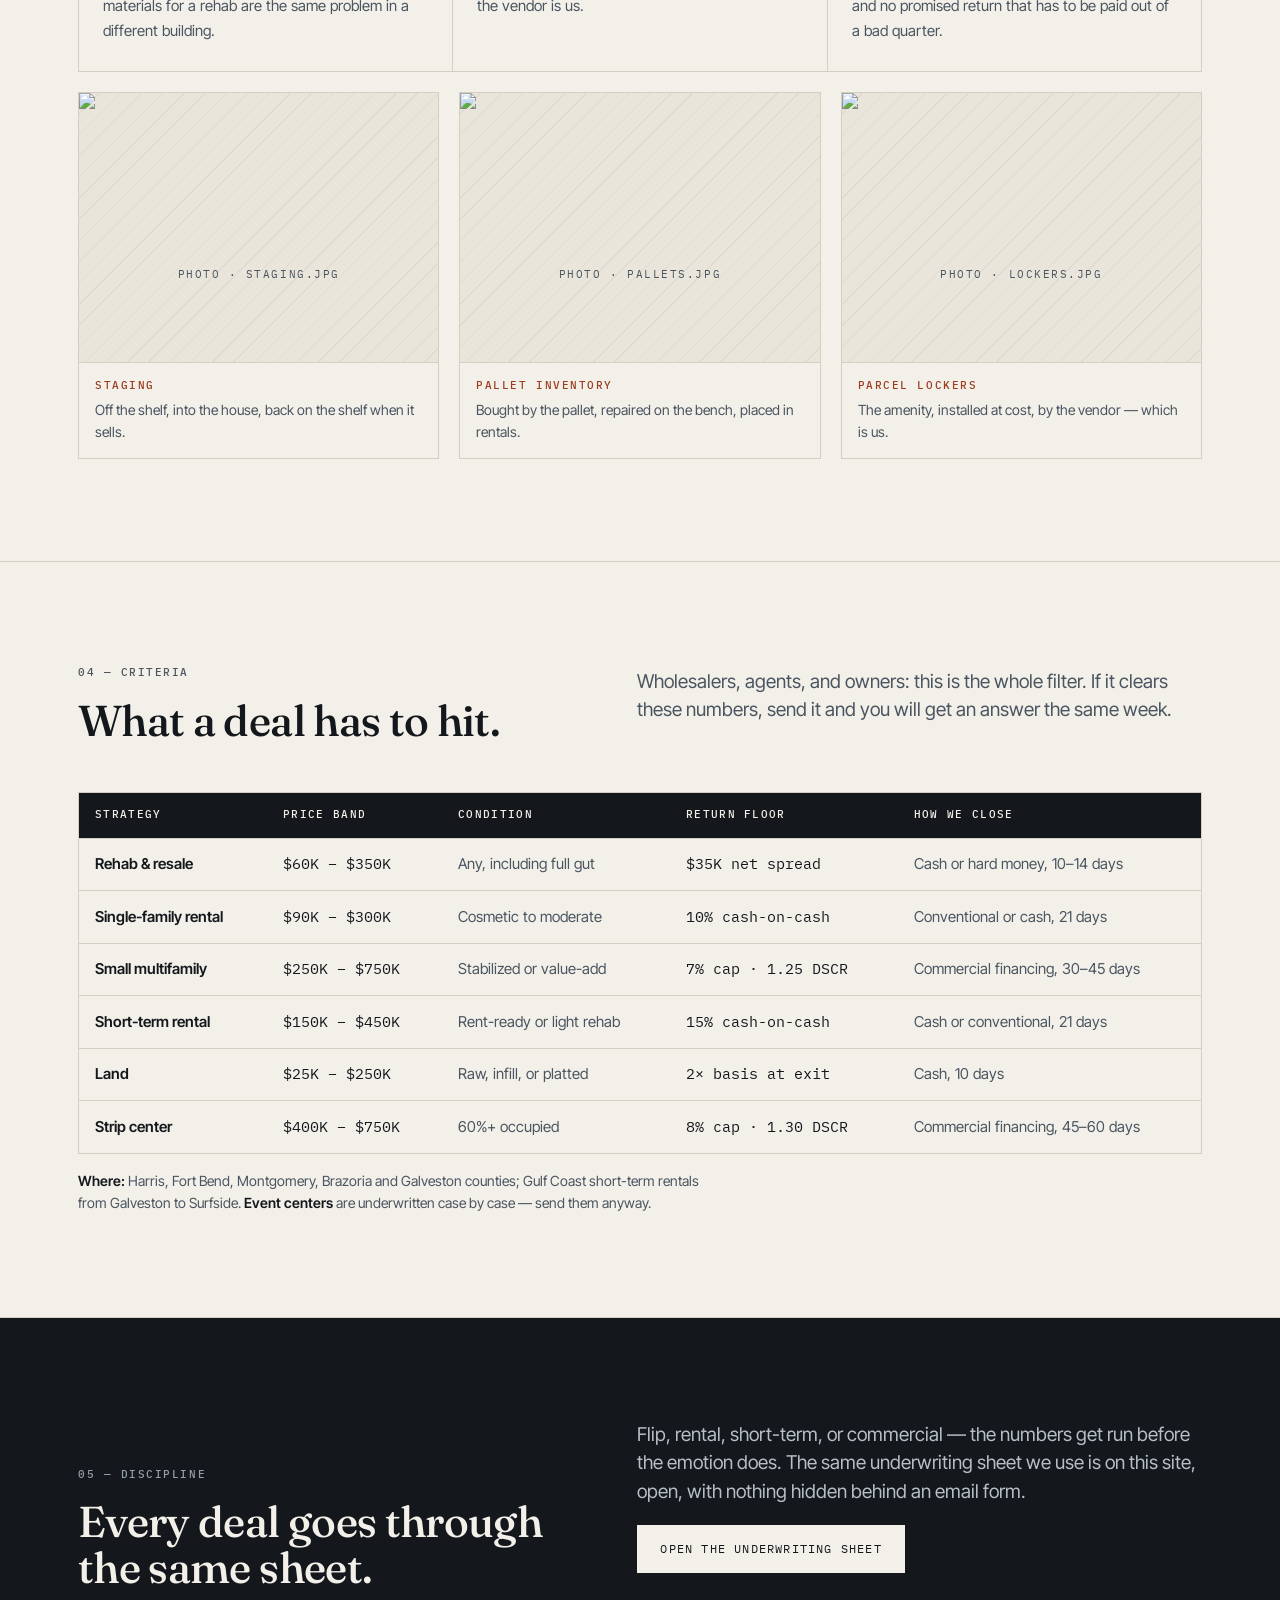
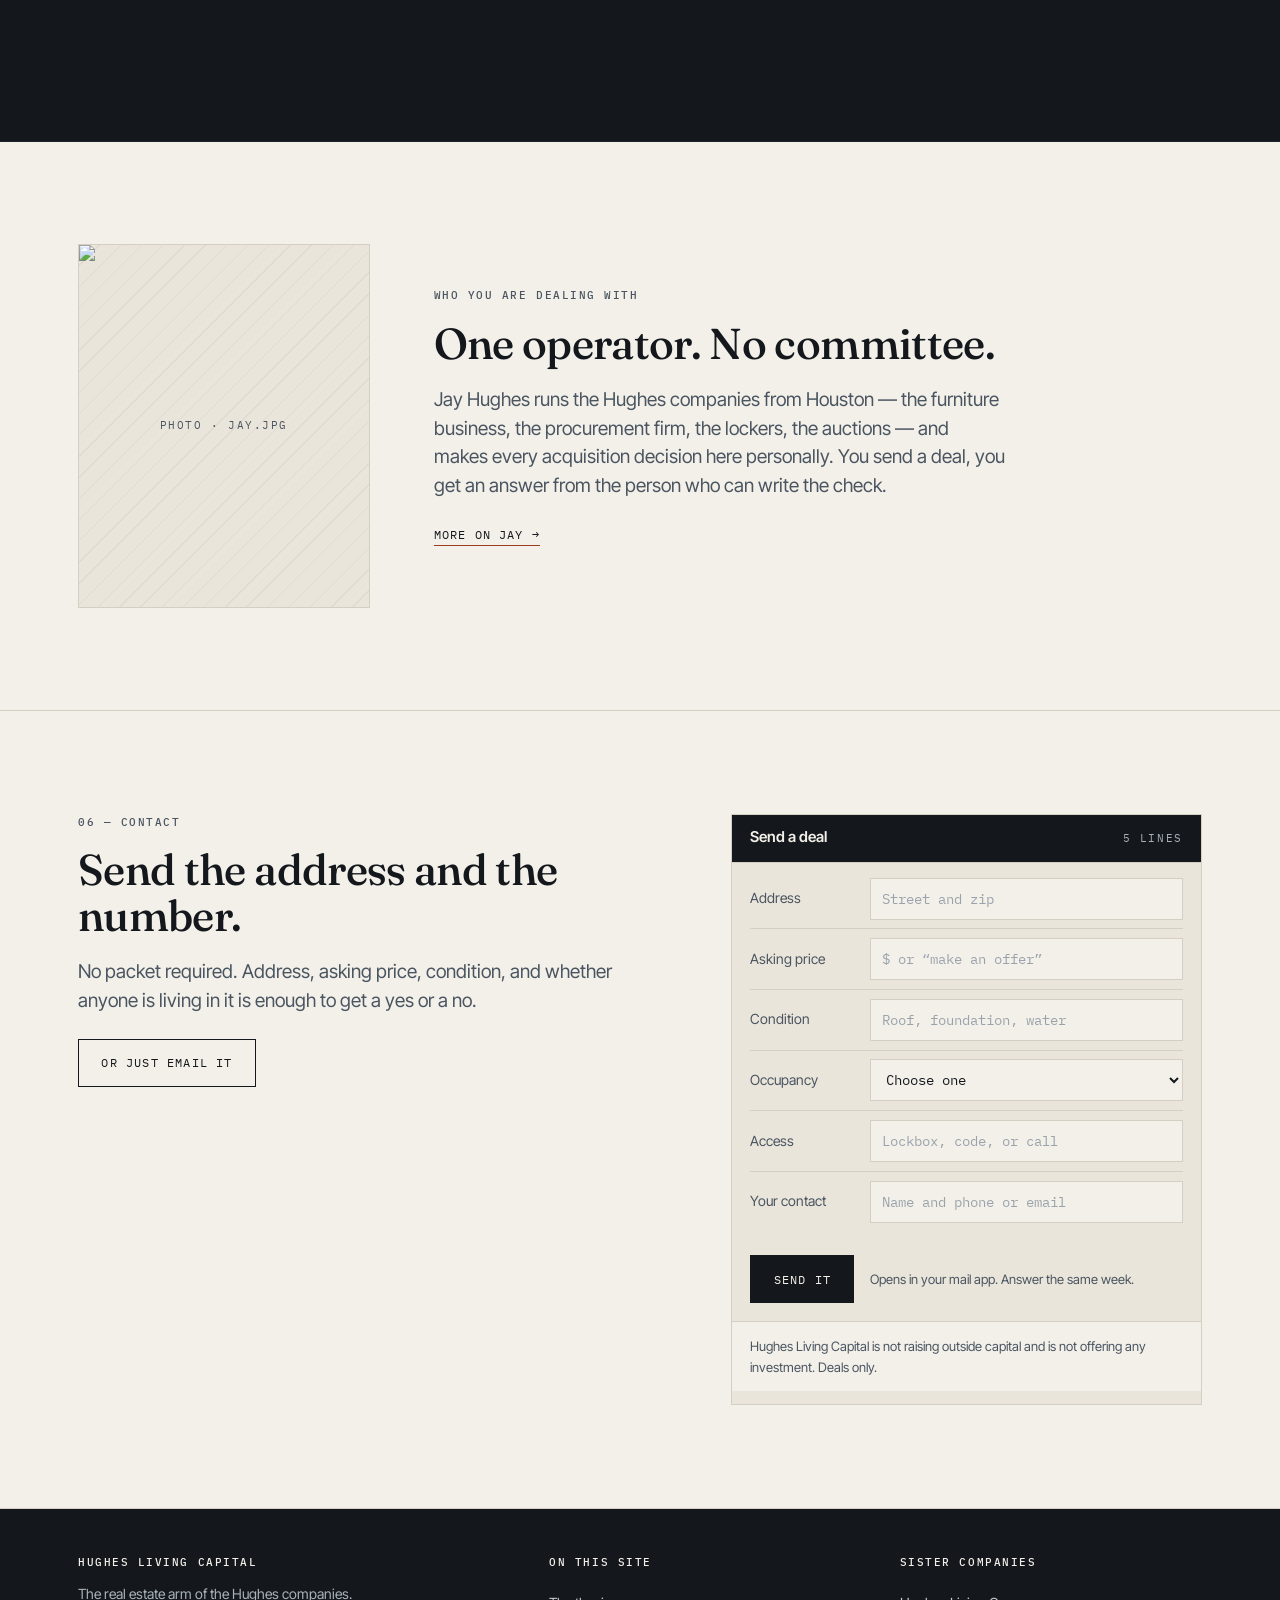
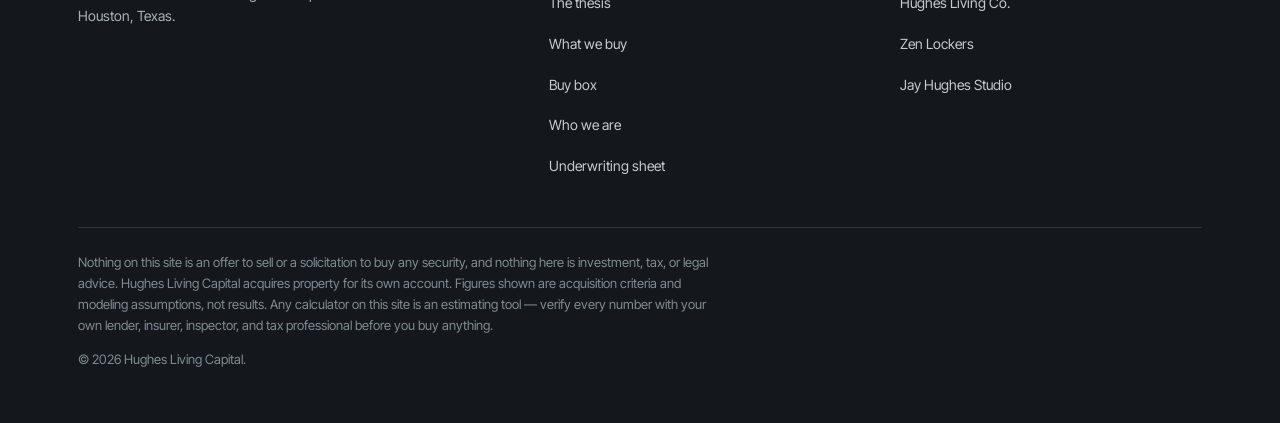
==== commit 9f9be733: "Initial Hughes Living Capital site" ====
--- a/index.html
+++ b/index.html
@@ -10,6 +10,9 @@
 <meta property="og:title" content="Hughes Living Capital">
 <meta property="og:description" content="Property bought with money our businesses already make — and furnished from our own warehouse.">
 <meta property="og:type" content="website">
+<meta property="og:image" content="https://jhughes281.github.io/hughes-living-capital/assets/img/og.jpg">
+<meta property="og:image:width" content="1200">
+<meta property="og:image:height" content="630">
 <meta property="og:url" content="https://jhughes281.github.io/hughes-living-capital/">
 <meta name="twitter:card" content="summary_large_image">
 <link rel="preconnect" href="https://fonts.googleapis.com">
@@ -71,7 +74,7 @@
         </div>
         <div class="sheet__rows">
           <div class="row"><span class="row__k">Markets</span><span class="row__v">Houston metro · Gulf Coast</span></div>
-          <div class="row"><span class="row__k">Asset types</span><span class="row__v">SFR · 2–20 unit · land · small retail</span></div>
+          <div class="row"><span class="row__k">Asset types</span><span class="row__v">SFR · 2–20 unit · land · strip retail</span></div>
           <div class="row"><span class="row__k">Price band</span><span class="row__v"><b>$60K – $750K</b></span></div>
           <div class="row"><span class="row__k">Condition</span><span class="row__v">Cosmetic through full gut</span></div>
           <div class="row"><span class="row__k">Close</span><span class="row__v">Cash / hard money · 10–21 days</span></div>
@@ -85,6 +88,13 @@
       </div>
     </div>
   </section>
+
+  <!-- ================= WAREHOUSE PHOTO ================= -->
+  <figure class="photo photo--band">
+    <img src="assets/img/warehouse.jpg" alt="Inside the Hughes Living Co. furniture warehouse in Houston" width="2000" height="1000" loading="eager" decoding="async">
+    <span class="photo__ph" aria-hidden="true">Photo · warehouse.jpg</span>
+    <figcaption><span class="label label--brick">Hughes Living Co. warehouse · Houston</span><span>The inventory that stages the flips and furnishes the rentals. Already paid for.</span></figcaption>
+  </figure>
 
   <!-- ================= THESIS / ENGINE ================= -->
   <section class="sec sec--dark" id="thesis">
@@ -216,7 +226,7 @@
         <details class="strat" open>
           <summary class="strat__sum">
             <span class="strat__no">01</span>
-            <span class="strat__name">House hacking</span>
+            <span class="strat__name">House hacking<span class="strat__blurb">Live in one unit, rent the rest, finance it like a homeowner.</span></span>
             <span class="strat__meta">
               <span class="strat__tag">Lowest capital</span>
               <svg class="strat__plus" viewBox="0 0 14 14" aria-hidden="true"><path d="M7 0v14M0 7h14" stroke="currentColor" stroke-width="1.5"/></svg>
@@ -242,10 +252,10 @@
           </div>
         </details>
 
-        <details class="strat">
+        <details class="strat" open>
           <summary class="strat__sum">
             <span class="strat__no">02</span>
-            <span class="strat__name">Single-family rentals</span>
+            <span class="strat__name">Single-family rentals<span class="strat__blurb">The boring base of the portfolio. Pays the note when a flip runs long.</span></span>
             <span class="strat__meta">
               <span class="strat__tag">Hold 5–10 yrs</span>
               <svg class="strat__plus" viewBox="0 0 14 14" aria-hidden="true"><path d="M7 0v14M0 7h14" stroke="currentColor" stroke-width="1.5"/></svg>
@@ -271,10 +281,10 @@
           </div>
         </details>
 
-        <details class="strat">
+        <details class="strat" open>
           <summary class="strat__sum">
             <span class="strat__no">03</span>
-            <span class="strat__name">Rehab &amp; resale</span>
+            <span class="strat__name">Rehab &amp; resale<span class="strat__blurb">Buy distressed, renovate, sell — staged from our own shelves.</span></span>
             <span class="strat__meta">
               <span class="strat__tag">Hold 4–9 mo</span>
               <svg class="strat__plus" viewBox="0 0 14 14" aria-hidden="true"><path d="M7 0v14M0 7h14" stroke="currentColor" stroke-width="1.5"/></svg>
@@ -303,7 +313,7 @@
         <details class="strat">
           <summary class="strat__sum">
             <span class="strat__no">04</span>
-            <span class="strat__name">Short-term &amp; vacation rentals</span>
+            <span class="strat__name">Short-term &amp; vacation rentals<span class="strat__blurb">Gulf Coast beach and Houston medical-center stays, furnished at wholesale.</span></span>
             <span class="strat__meta">
               <span class="strat__tag">Highest cash flow</span>
               <svg class="strat__plus" viewBox="0 0 14 14" aria-hidden="true"><path d="M7 0v14M0 7h14" stroke="currentColor" stroke-width="1.5"/></svg>
@@ -333,7 +343,7 @@
         <details class="strat">
           <summary class="strat__sum">
             <span class="strat__no">05</span>
-            <span class="strat__name">Small multifamily</span>
+            <span class="strat__name">Small multifamily<span class="strat__blurb">Duplex to twenty units. Vacancy becomes a percentage, not an event.</span></span>
             <span class="strat__meta">
               <span class="strat__tag">2–20 units</span>
               <svg class="strat__plus" viewBox="0 0 14 14" aria-hidden="true"><path d="M7 0v14M0 7h14" stroke="currentColor" stroke-width="1.5"/></svg>
@@ -364,7 +374,7 @@
         <details class="strat">
           <summary class="strat__sum">
             <span class="strat__no">06</span>
-            <span class="strat__name">Land &amp; development</span>
+            <span class="strat__name">Land &amp; development<span class="strat__blurb">Infill lots and acreage in the path of growth. Patient money only.</span></span>
             <span class="strat__meta">
               <span class="strat__tag">Hold 1–5 yrs</span>
               <svg class="strat__plus" viewBox="0 0 14 14" aria-hidden="true"><path d="M7 0v14M0 7h14" stroke="currentColor" stroke-width="1.5"/></svg>
@@ -393,7 +403,7 @@
         <details class="strat">
           <summary class="strat__sum">
             <span class="strat__no">07</span>
-            <span class="strat__name">Strip centers</span>
+            <span class="strat__name">Strip centers<span class="strat__blurb">Neighborhood retail with three-to-ten-year leases and tenants we already sell to.</span></span>
             <span class="strat__meta">
               <span class="strat__tag">Commercial</span>
               <svg class="strat__plus" viewBox="0 0 14 14" aria-hidden="true"><path d="M7 0v14M0 7h14" stroke="currentColor" stroke-width="1.5"/></svg>
@@ -423,7 +433,7 @@
         <details class="strat">
           <summary class="strat__sum">
             <span class="strat__no">08</span>
-            <span class="strat__name">Event centers</span>
+            <span class="strat__name">Event centers<span class="strat__blurb">A venue we own and run. Highest revenue per square foot, and the most work.</span></span>
             <span class="strat__meta">
               <span class="strat__tag">Owner-operated</span>
               <svg class="strat__plus" viewBox="0 0 14 14" aria-hidden="true"><path d="M7 0v14M0 7h14" stroke="currentColor" stroke-width="1.5"/></svg>
@@ -499,6 +509,24 @@
           <h3>No investor clock</h3>
           <p>We deploy our own operating profit. There is no fund timeline forcing a sale at the wrong month, and no promised return that has to be paid out of a bad quarter.</p>
         </div>
+      </div>
+
+      <div class="photos">
+        <figure class="photo">
+          <img src="assets/img/staging.jpg" alt="A room staged with Hughes Living Co. furniture" width="1200" height="900" loading="lazy" decoding="async">
+          <span class="photo__ph" aria-hidden="true">Photo · staging.jpg</span>
+          <figcaption><span class="label label--brick">Staging</span>Off the shelf, into the house, back on the shelf when it sells.</figcaption>
+        </figure>
+        <figure class="photo">
+          <img src="assets/img/pallets.jpg" alt="Pallet furniture inventory and the repair bench at Hughes Living Auctions" width="1200" height="900" loading="lazy" decoding="async">
+          <span class="photo__ph" aria-hidden="true">Photo · pallets.jpg</span>
+          <figcaption><span class="label label--brick">Pallet inventory</span>Bought by the pallet, repaired on the bench, placed in rentals.</figcaption>
+        </figure>
+        <figure class="photo">
+          <img src="assets/img/lockers.jpg" alt="A Zen Lockers parcel locker installation" width="1200" height="900" loading="lazy" decoding="async">
+          <span class="photo__ph" aria-hidden="true">Photo · lockers.jpg</span>
+          <figcaption><span class="label label--brick">Parcel lockers</span>The amenity, installed at cost, by the vendor — which is us.</figcaption>
+        </figure>
       </div>
     </div>
   </section>
@@ -575,6 +603,11 @@
           </tbody>
         </table>
       </div>
+      <p class="tablenote">
+        <b>Where:</b> Harris, Fort Bend, Montgomery, Brazoria and Galveston counties; Gulf Coast
+        short-term rentals from Galveston to Surfside. <b>Event centers</b> are underwritten
+        case by case — send them anyway.
+      </p>
     </div>
   </section>
 
@@ -592,6 +625,27 @@
           hidden behind an email form.
         </p>
         <p><a class="btn" href="underwrite.html" style="background:var(--paper);color:var(--ink);border-color:var(--paper)">Open the underwriting sheet</a></p>
+      </div>
+    </div>
+  </section>
+
+  <!-- ================= OPERATOR ================= -->
+  <section class="sec" id="who">
+    <div class="wrap who">
+      <figure class="photo photo--portrait">
+        <img src="assets/img/jay.jpg" alt="Jay Hughes" width="800" height="1000" loading="lazy" decoding="async">
+        <span class="photo__ph" aria-hidden="true">Photo · jay.jpg</span>
+      </figure>
+      <div>
+        <p class="label">Who you are dealing with</p>
+        <h2>One operator. No committee.</h2>
+        <p class="lede" style="margin-top:1.25rem">
+          Jay Hughes runs the Hughes companies from Houston — the furniture business,
+          the procurement firm, the lockers, the auctions — and makes every acquisition
+          decision here personally. You send a deal, you get an answer from the person
+          who can write the check.
+        </p>
+        <p style="margin-top:1.25rem"><a href="https://jhughes281.github.io/jay-hughes-studio/" class="tlink">More on Jay →</a></p>
       </div>
     </div>
   </section>
@@ -607,27 +661,34 @@
           living in it is enough to get a yes or a no.
         </p>
         <p style="margin-top:1.5rem">
-          <a class="btn" href="mailto:jhughes281@gmail.com?subject=Deal%20for%20Hughes%20Living%20Capital">Email a deal</a>
-        </p>
-      </div>
-
-      <div class="sheet">
+          <a class="btn btn--ghost" href="mailto:jhughes281@gmail.com?subject=Deal%20for%20Hughes%20Living%20Capital">Or just email it</a>
+        </p>
+      </div>
+
+      <form class="sheet dealform" data-deal-form="jhughes281@gmail.com" novalidate>
         <div class="sheet__head">
-          <h3>What to send</h3>
+          <h3>Send a deal</h3>
           <span class="num">5 lines</span>
         </div>
-        <div class="sheet__rows">
-          <div class="row"><span class="row__k">Address</span><span class="row__v">Street and zip</span></div>
-          <div class="row"><span class="row__k">Asking price</span><span class="row__v">Or “make an offer”</span></div>
-          <div class="row"><span class="row__k">Condition</span><span class="row__v">Roof, foundation, water</span></div>
-          <div class="row"><span class="row__k">Occupancy</span><span class="row__v">Vacant, tenant, or owner</span></div>
-          <div class="row"><span class="row__k">Access</span><span class="row__v">Lockbox, code, or call</span></div>
+        <div class="dealform__rows">
+          <label class="dealform__row"><span>Address</span><input name="address" type="text" placeholder="Street and zip" autocomplete="street-address" required></label>
+          <label class="dealform__row"><span>Asking price</span><input name="price" type="text" placeholder="$ or “make an offer”" inputmode="decimal"></label>
+          <label class="dealform__row"><span>Condition</span><input name="condition" type="text" placeholder="Roof, foundation, water"></label>
+          <label class="dealform__row"><span>Occupancy</span>
+            <select name="occupancy"><option value="">Choose one</option><option>Vacant</option><option>Tenant</option><option>Owner-occupied</option></select>
+          </label>
+          <label class="dealform__row"><span>Access</span><input name="access" type="text" placeholder="Lockbox, code, or call"></label>
+          <label class="dealform__row"><span>Your contact</span><input name="from" type="text" placeholder="Name and phone or email" required></label>
+        </div>
+        <div class="dealform__foot">
+          <button class="btn" type="submit">Send it</button>
+          <span class="dealform__hint">Opens in your mail app. Answer the same week.</span>
         </div>
         <p class="sheet__note">
           Hughes Living Capital is not raising outside capital and is not offering any
           investment. Deals only.
         </p>
-      </div>
+      </form>
     </div>
   </section>
 
@@ -648,6 +709,7 @@
           <li><a href="#thesis">The thesis</a></li>
           <li><a href="#strategies">What we buy</a></li>
           <li><a href="#buybox">Buy box</a></li>
+          <li><a href="#who">Who we are</a></li>
           <li><a href="underwrite.html">Underwriting sheet</a></li>
         </ul>
       </div>
@@ -676,5 +738,6 @@
 </footer>
 
 <script src="assets/js/nav.js"></script>
+<script src="assets/js/site.js"></script>
 </body>
 </html>
--- a/assets/css/hlc.css
+++ b/assets/css/hlc.css
@@ -127,14 +127,14 @@
 }
 
 /* ---------- hero ---------- */
-.hero{ border-bottom:1px solid var(--line); padding-block:clamp(2.5rem,7vw,5rem) 0; }
+.hero{ border-bottom:1px solid var(--line); padding-block:clamp(2rem,5vw,3.5rem) 0; }
 .hero__grid{ display:grid; grid-template-columns:1fr; gap:clamp(2rem,4vw,3.5rem); align-items:start; }
 @media (min-width:1000px){
   .hero__grid{ grid-template-columns:minmax(0,1.15fr) minmax(340px,.85fr); }
 }
 .hero h1 em{ font-style:italic; color:var(--brick); }
 .hero__sub{ margin-top:1.5rem; }
-.hero__actions{ display:flex; flex-wrap:wrap; gap:.75rem; margin-top:2rem; margin-bottom:clamp(2.5rem,6vw,4rem); }
+.hero__actions{ display:flex; flex-wrap:wrap; gap:.75rem; margin-top:1.75rem; margin-bottom:clamp(2rem,5vw,3.5rem); }
 
 .btn{
   display:inline-flex; align-items:center; justify-content:center; gap:.5rem;
@@ -183,7 +183,8 @@
 
 /* ---------- capital engine ---------- */
 .engine{ display:grid; gap:2rem; }
-@media (min-width:960px){ .engine{ grid-template-columns:minmax(0,1fr) minmax(0,1.1fr); gap:3.5rem; align-items:center; } }
+@media (min-width:960px){ .engine{ grid-template-columns:minmax(0,1.15fr) minmax(0,1fr); gap:4rem; align-items:center; } }
+.engine__svg{ max-width:560px; }
 .engine__svg{ width:100%; height:auto; display:block; }
 .engine__list{ display:grid; gap:0; }
 .engine__item{ display:grid; grid-template-columns:auto 1fr; gap:1.1rem; padding:1.15rem 0; border-top:1px solid #2c343c; }
@@ -201,7 +202,9 @@
 }
 .strat__sum::-webkit-details-marker{ display:none; }
 .strat__no{ font-family:var(--ff-mono); font-size:.8125rem; color:var(--brick); }
-.strat__name{ font-family:var(--ff-display); font-size:var(--step-2); letter-spacing:-0.015em; }
+.strat__name{ font-family:var(--ff-display); font-size:var(--step-2); letter-spacing:-0.015em; min-width:0; }
+.strat__blurb{ display:block; font-family:var(--ff-body); font-size:.875rem; color:var(--slate); letter-spacing:0; margin-top:.25rem; line-height:1.4; }
+.strat[open] .strat__blurb{ display:none; }
 .strat__meta{ display:flex; gap:1.5rem; align-items:center; }
 .strat__tag{
   font-family:var(--ff-mono); font-size:.6875rem; text-transform:uppercase;
@@ -346,3 +349,64 @@
 
 .u-hide{ display:none !important; }
 .u-vh{ position:absolute; width:1px; height:1px; overflow:hidden; clip:rect(0 0 0 0); white-space:nowrap; }
+
+/* ---------- photos ----------
+   The placeholder sits behind the image. A real photo covers it; a missing
+   one leaves the labeled slot visible. No JS needed. */
+.photo{ margin:0; position:relative; background:var(--paper-2); border:1px solid var(--line); overflow:hidden; }
+.photo img{
+  position:relative; z-index:1; display:block; width:100%; height:auto; object-fit:cover;
+  color:transparent; filter:saturate(.88) contrast(1.02);
+}
+.photo__ph{
+  position:absolute; inset:0; z-index:0; display:flex; align-items:center; justify-content:center;
+  font-family:var(--ff-mono); font-size:.6875rem; text-transform:uppercase; letter-spacing:.14em; color:var(--slate);
+  background:
+    repeating-linear-gradient(135deg, transparent 0 14px, rgba(20,24,28,.05) 14px 15px),
+    var(--paper-2);
+  text-align:center; padding:1rem;
+}
+.photo figcaption{
+  position:relative; z-index:2;
+  display:flex; flex-wrap:wrap; gap:.25rem 1.25rem; align-items:baseline;
+  padding:.85rem 1rem; border-top:1px solid var(--line); background:var(--paper);
+  font-size:.875rem; color:var(--slate);
+}
+.photo figcaption .label{ margin:0; }
+.photo--band{ border-inline:0; border-top:0; }
+.photo--band img{ aspect-ratio:2.4 / 1; min-height:280px; max-height:560px; }
+.photo--band figcaption{ padding:.9rem var(--pad); }
+.photos{ display:grid; gap:1.25rem; margin-top:1.25rem; }
+@media (min-width:760px){ .photos{ grid-template-columns:repeat(3,1fr); } }
+.photos .photo img{ aspect-ratio:4 / 3; }
+.photo--portrait img{ aspect-ratio:4 / 5; }
+
+/* ---------- criteria footnote ---------- */
+.tablenote{ margin:1rem 0 0; font-size:.875rem; color:var(--slate); max-width:80ch; }
+.tablenote b{ color:var(--ink); font-weight:600; }
+
+/* ---------- operator ---------- */
+.who{ display:grid; gap:2rem; align-items:center; }
+@media (min-width:860px){ .who{ grid-template-columns:minmax(220px,.55fr) minmax(0,1.45fr); gap:4rem; } }
+.who .photo{ max-width:360px; }
+.tlink{ font-family:var(--ff-mono); font-size:.75rem; text-transform:uppercase; letter-spacing:.1em; text-decoration:none; border-bottom:1px solid var(--brick); padding-bottom:.15rem; }
+.tlink:hover{ color:var(--brick); }
+
+/* ---------- deal form ---------- */
+.dealform__rows{ padding:.35rem 1.15rem .6rem; }
+.dealform__row{
+  display:grid; grid-template-columns:minmax(6.5rem,auto) 1fr; gap:1rem; align-items:center;
+  padding:.55rem 0; border-bottom:1px solid var(--line);
+}
+.dealform__row:last-child{ border-bottom:0; }
+.dealform__row span{ font-size:.875rem; color:var(--slate); }
+.dealform__row input, .dealform__row select{
+  width:100%; min-height:42px; padding:.45rem .65rem;
+  background:var(--paper); border:1px solid var(--line); color:var(--ink);
+  font-family:var(--ff-mono); font-size:.875rem;
+}
+.dealform__row input::placeholder{ color:#9aa3ab; }
+.dealform__row input:hover, .dealform__row select:hover{ border-color:var(--slate); }
+.dealform__foot{ display:flex; flex-wrap:wrap; gap:.75rem 1rem; align-items:center; padding:.9rem 1.15rem 1.1rem; }
+.dealform__hint{ font-size:.8125rem; color:var(--slate); }
+@media (max-width:520px){ .dealform__row{ grid-template-columns:1fr; gap:.3rem; } }
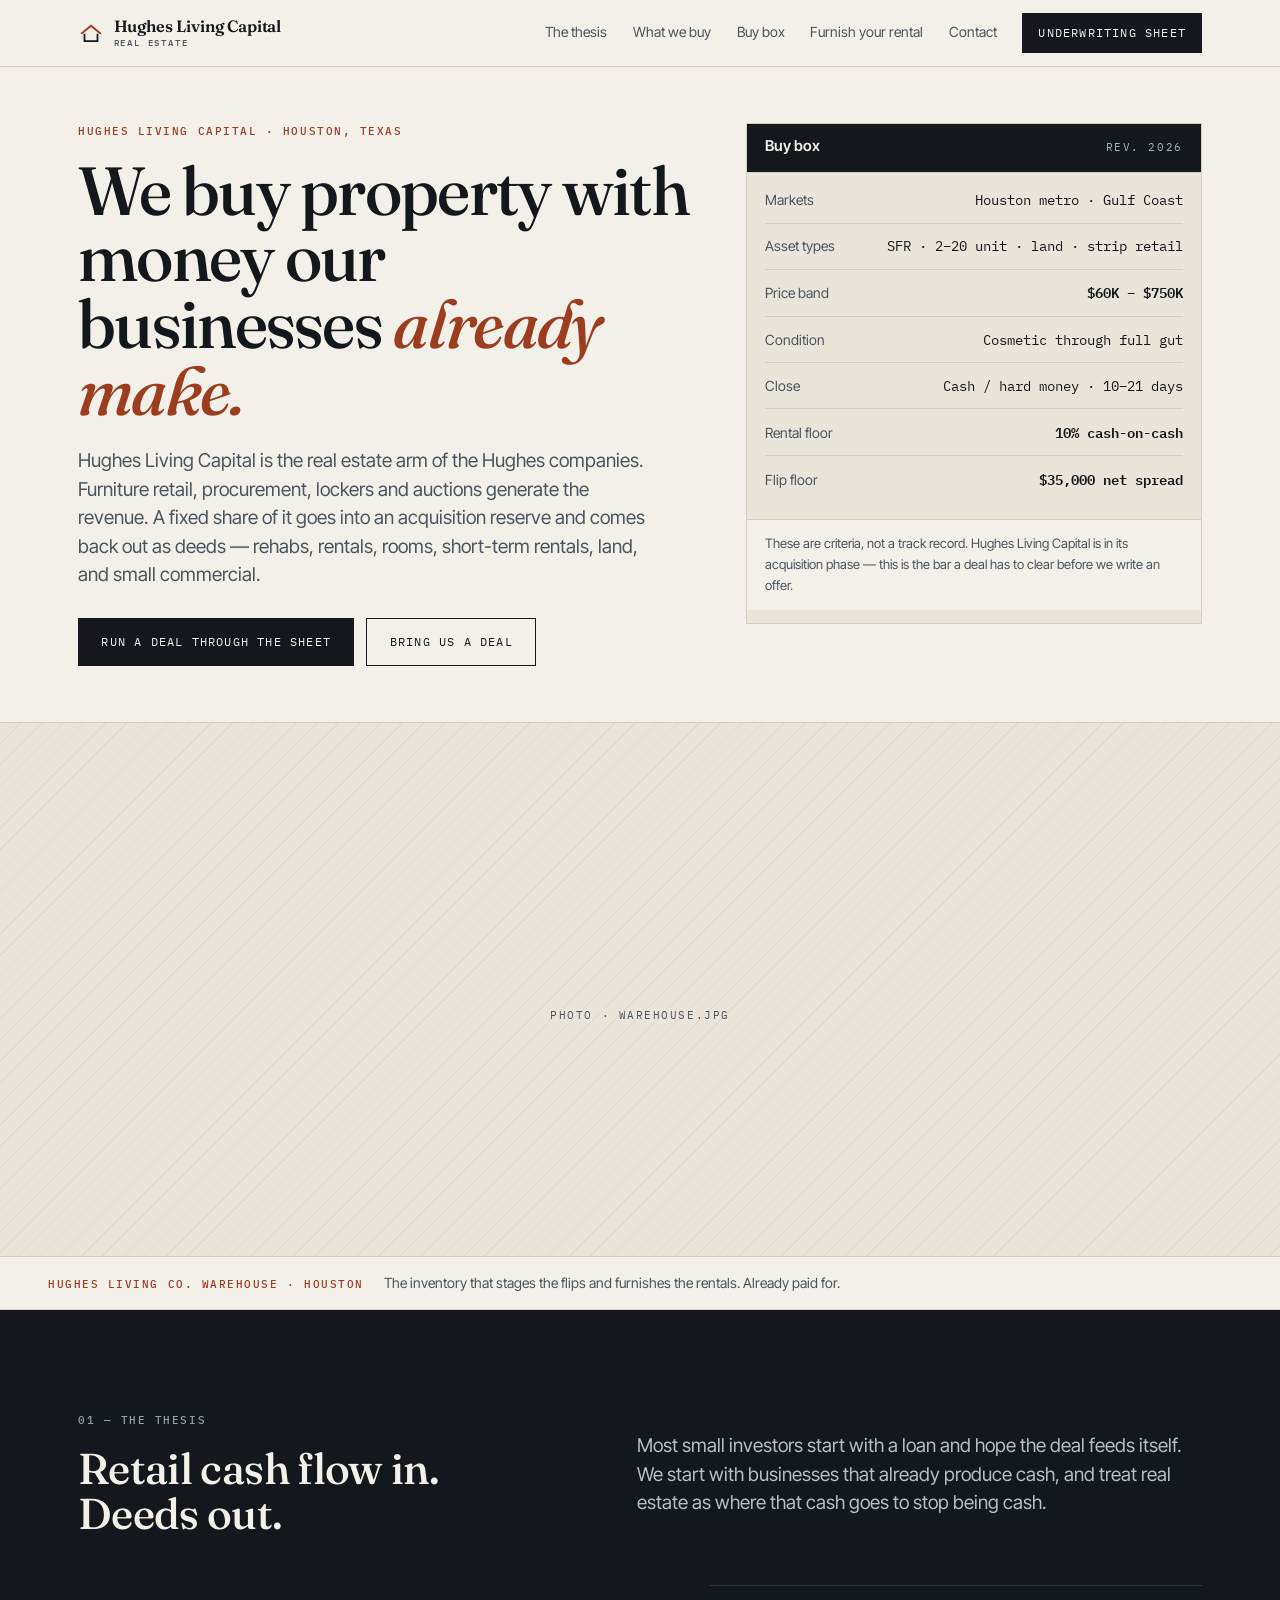
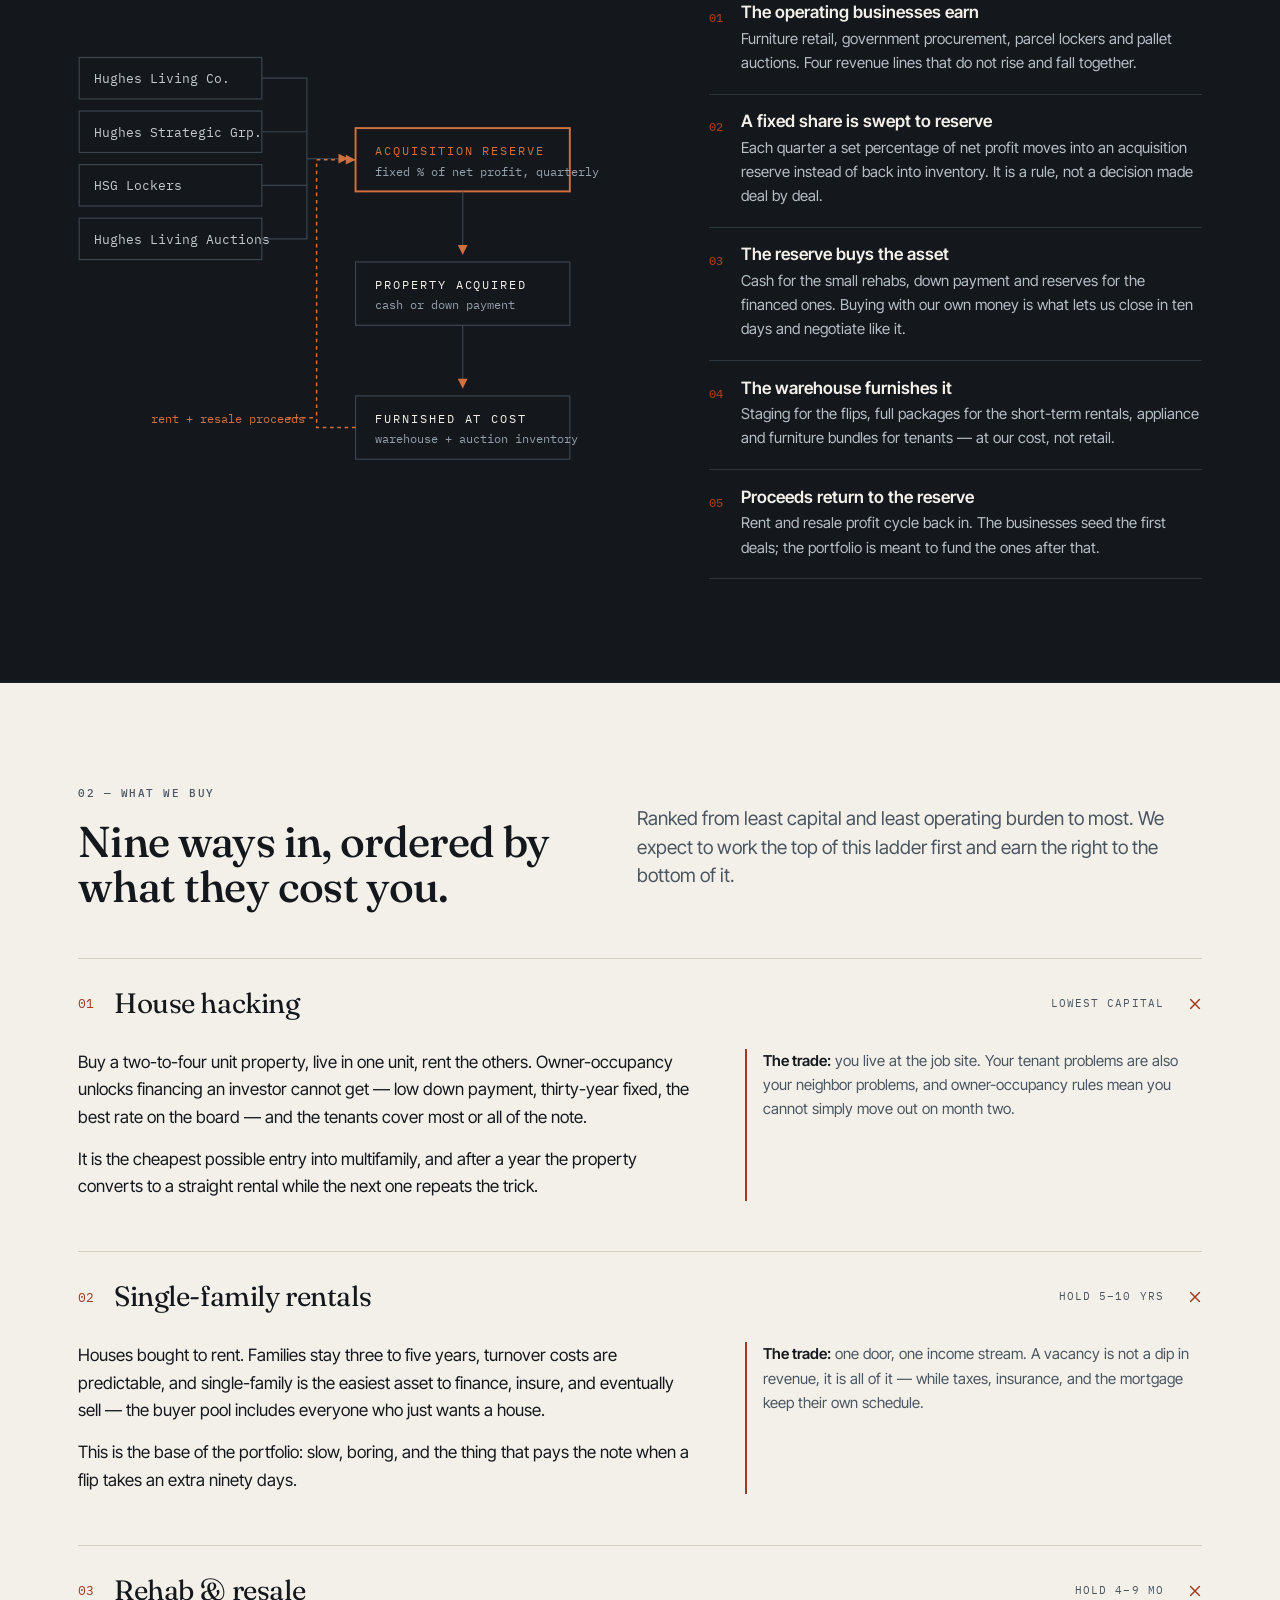
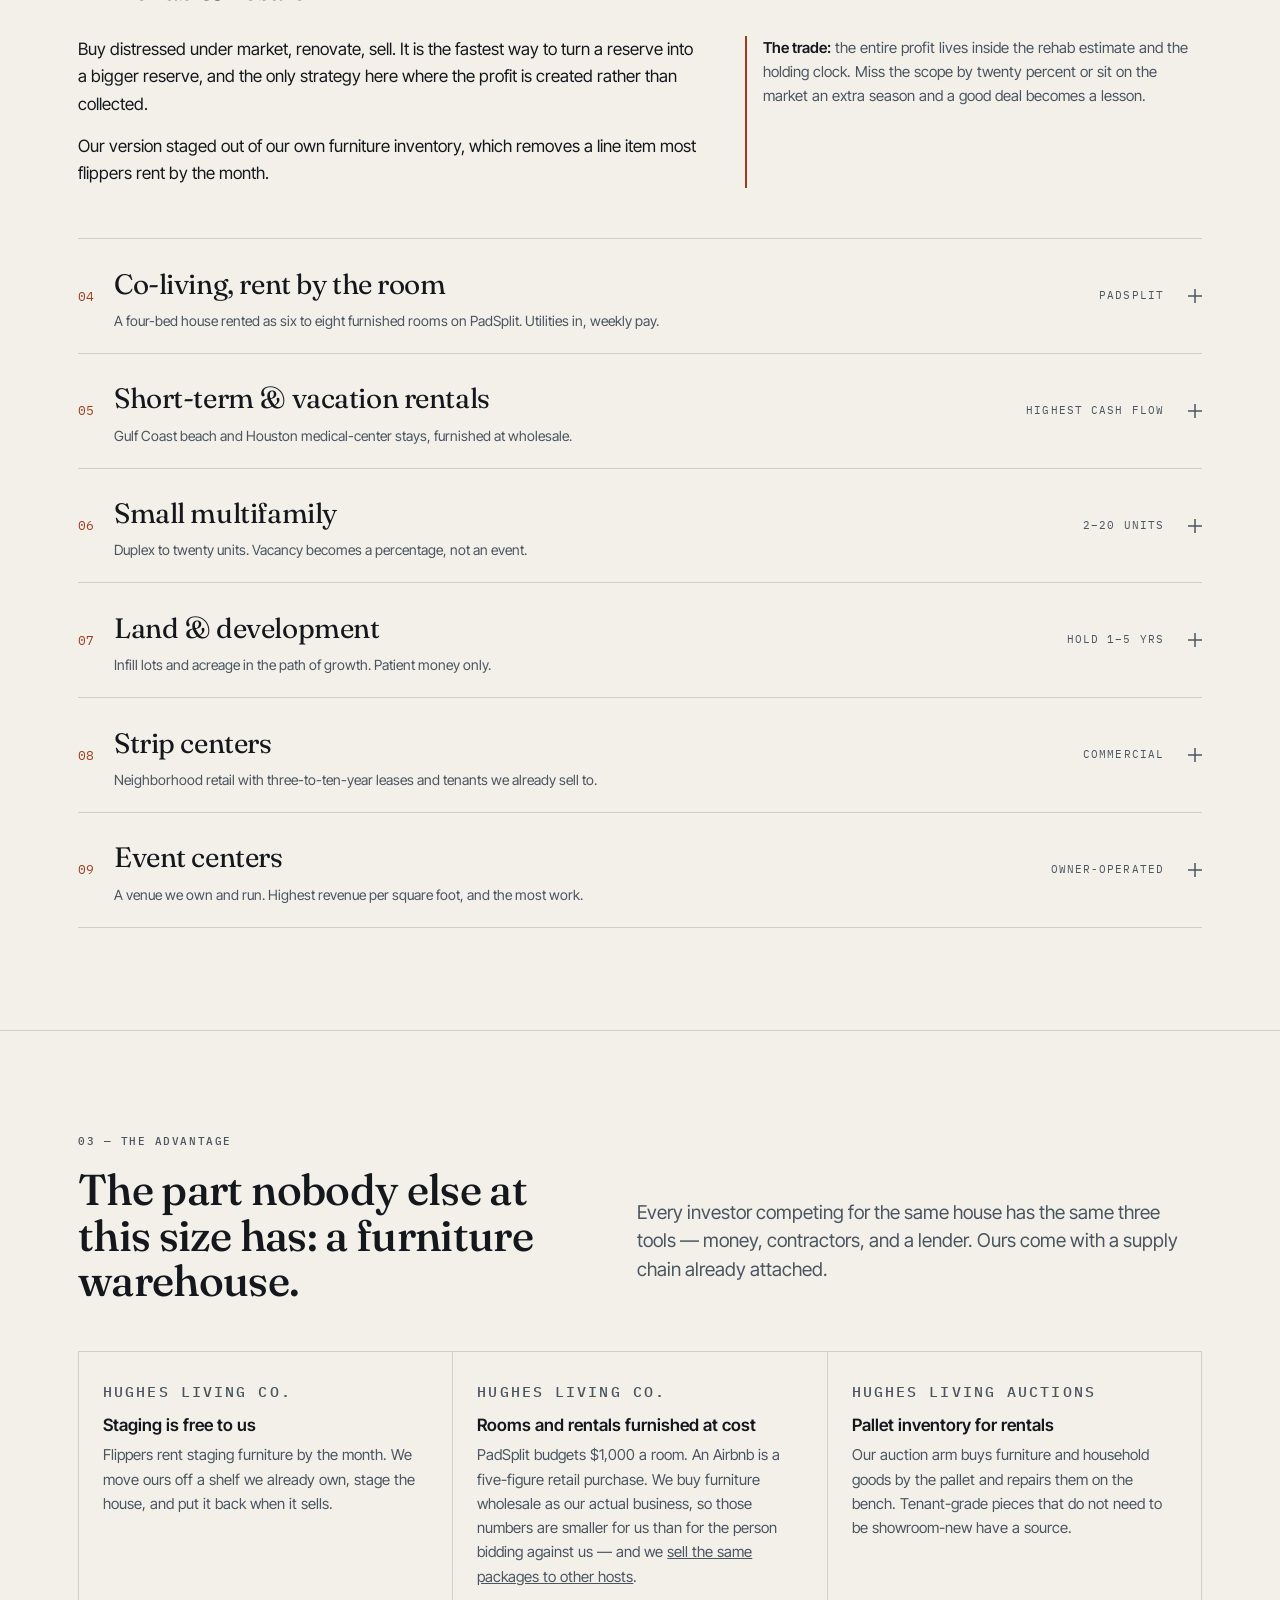
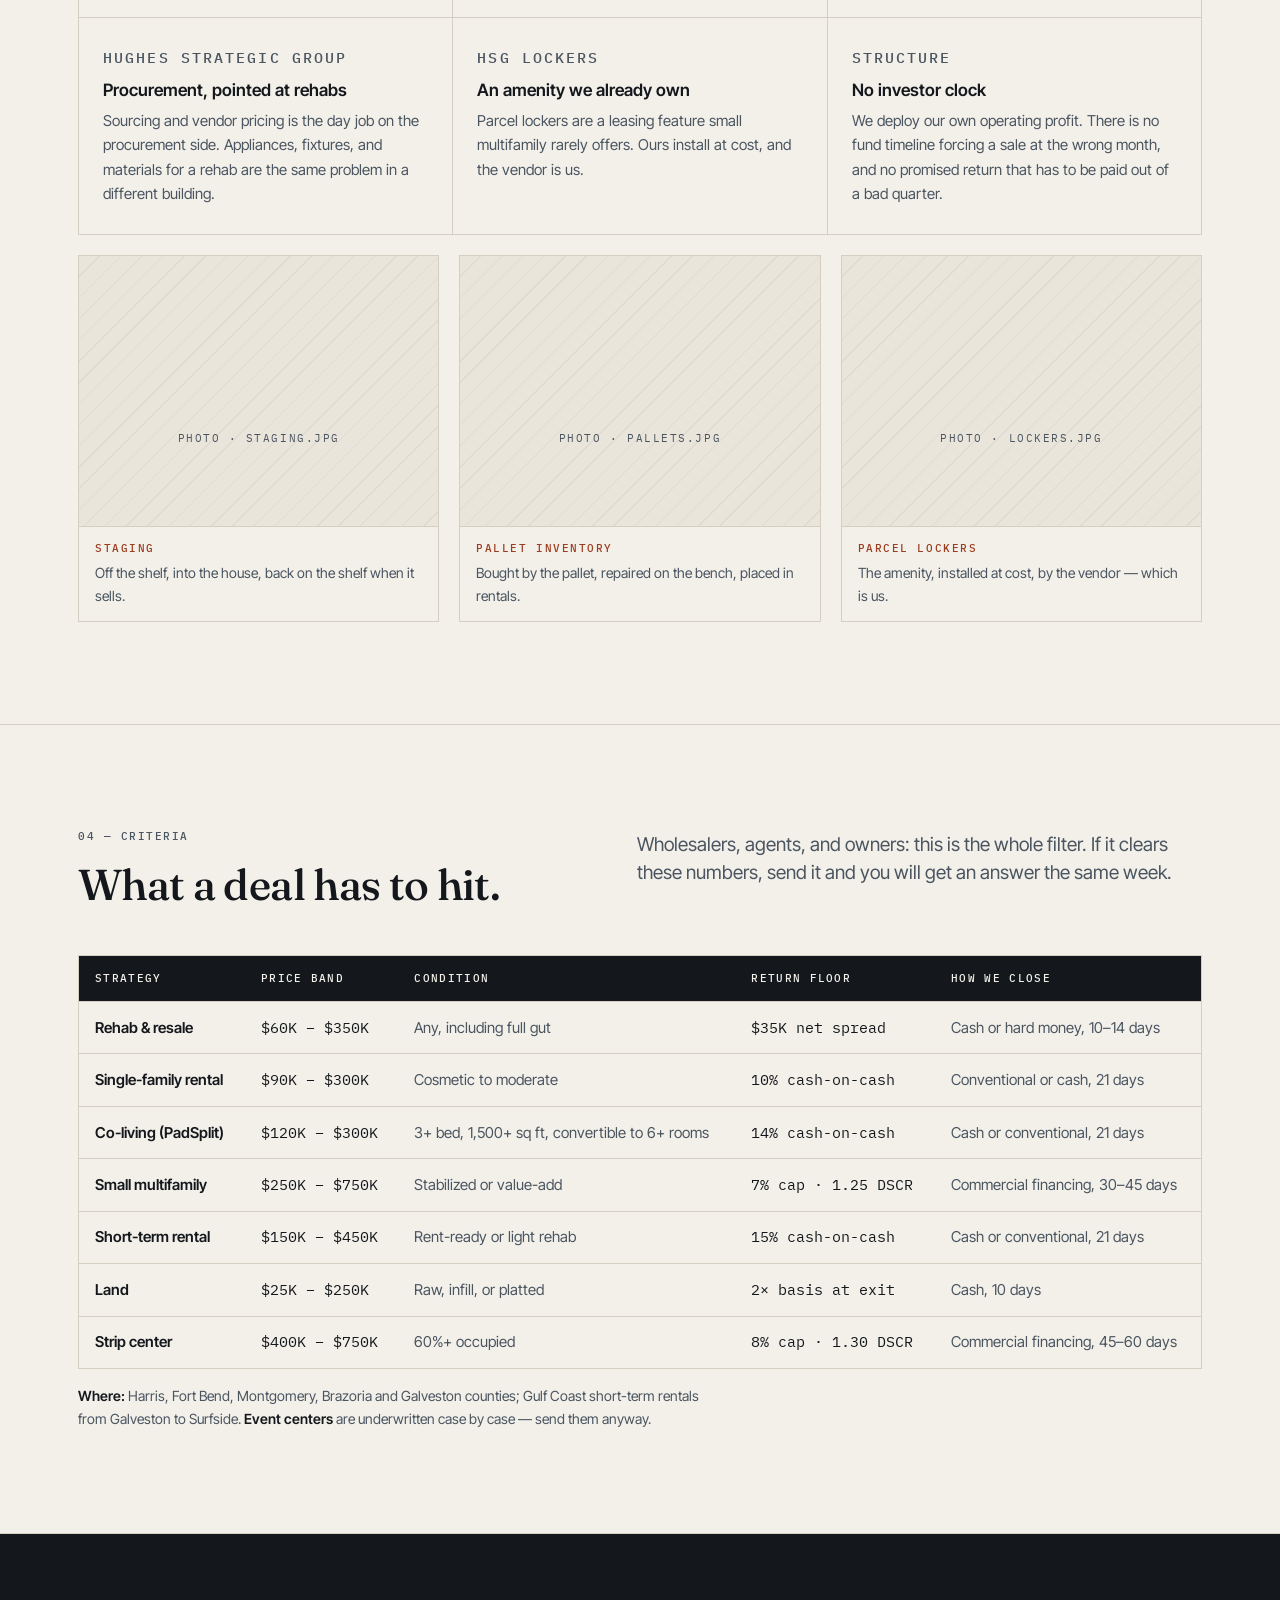
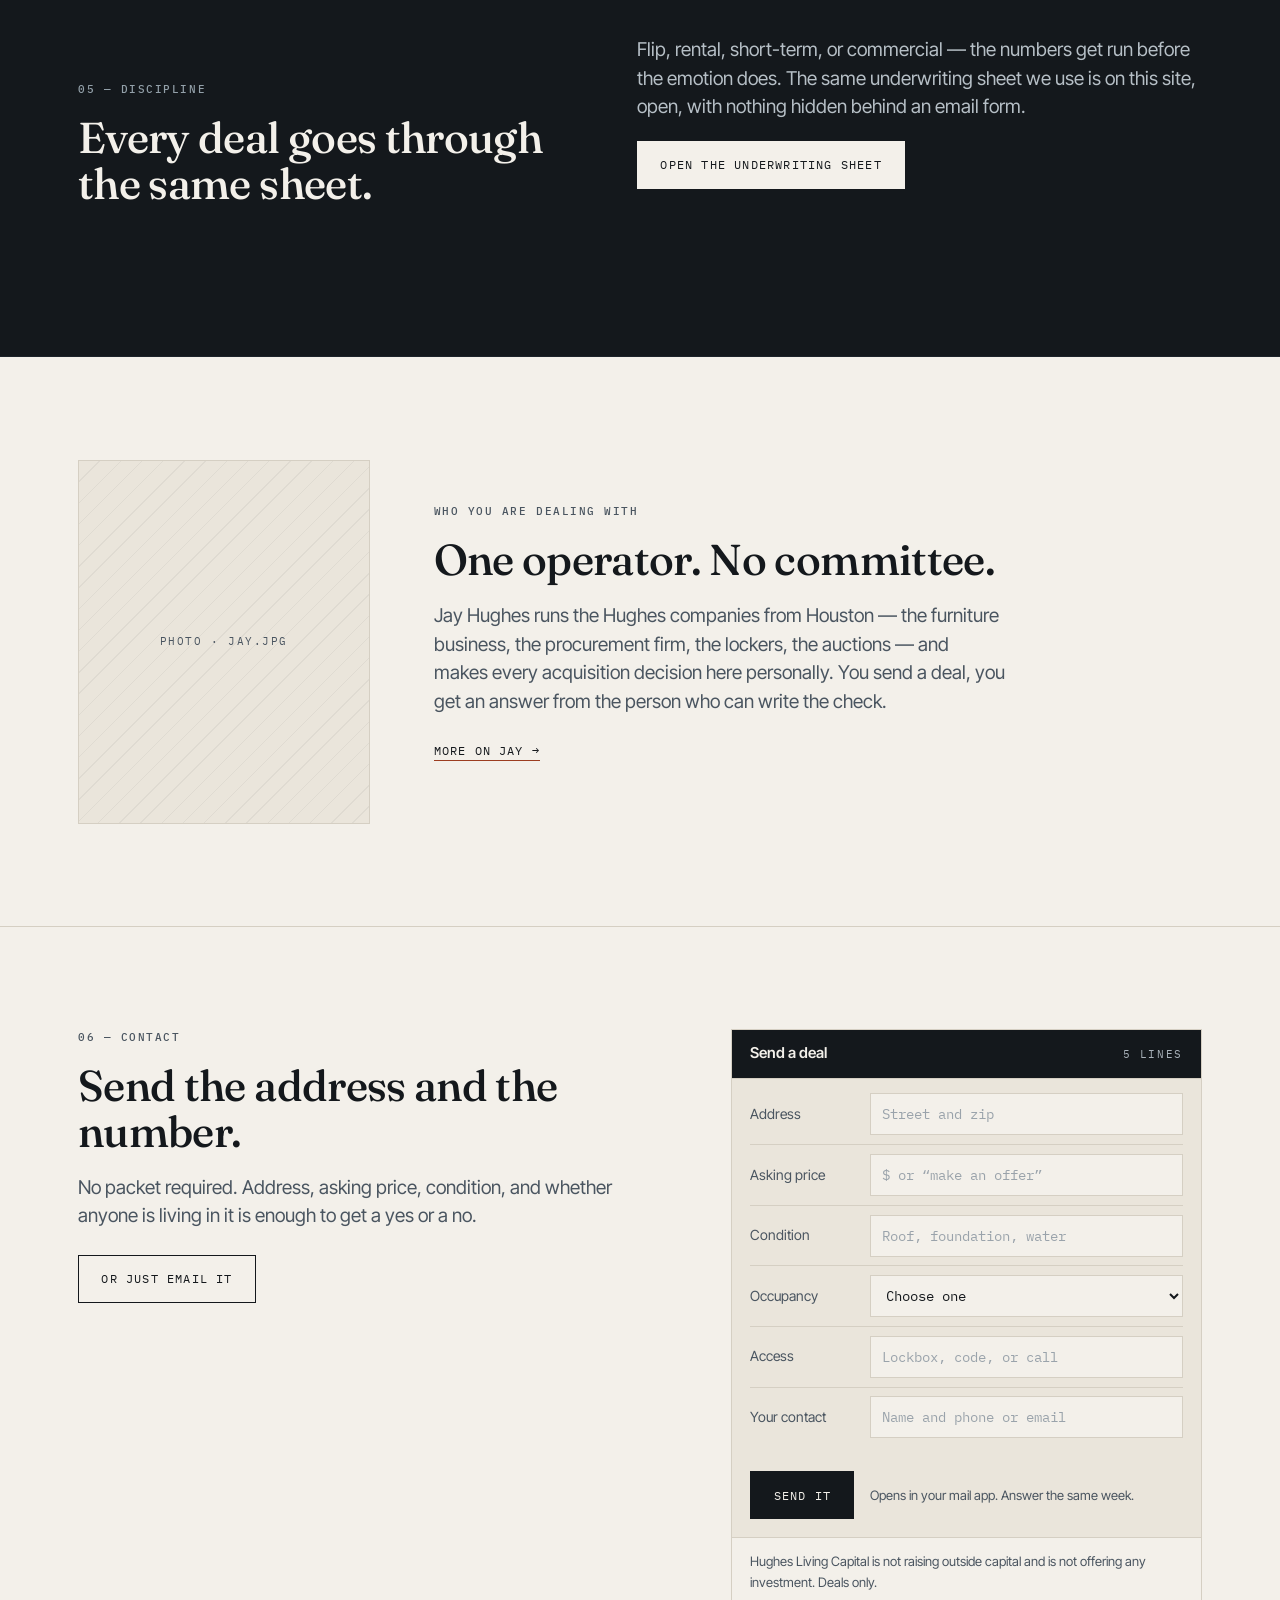
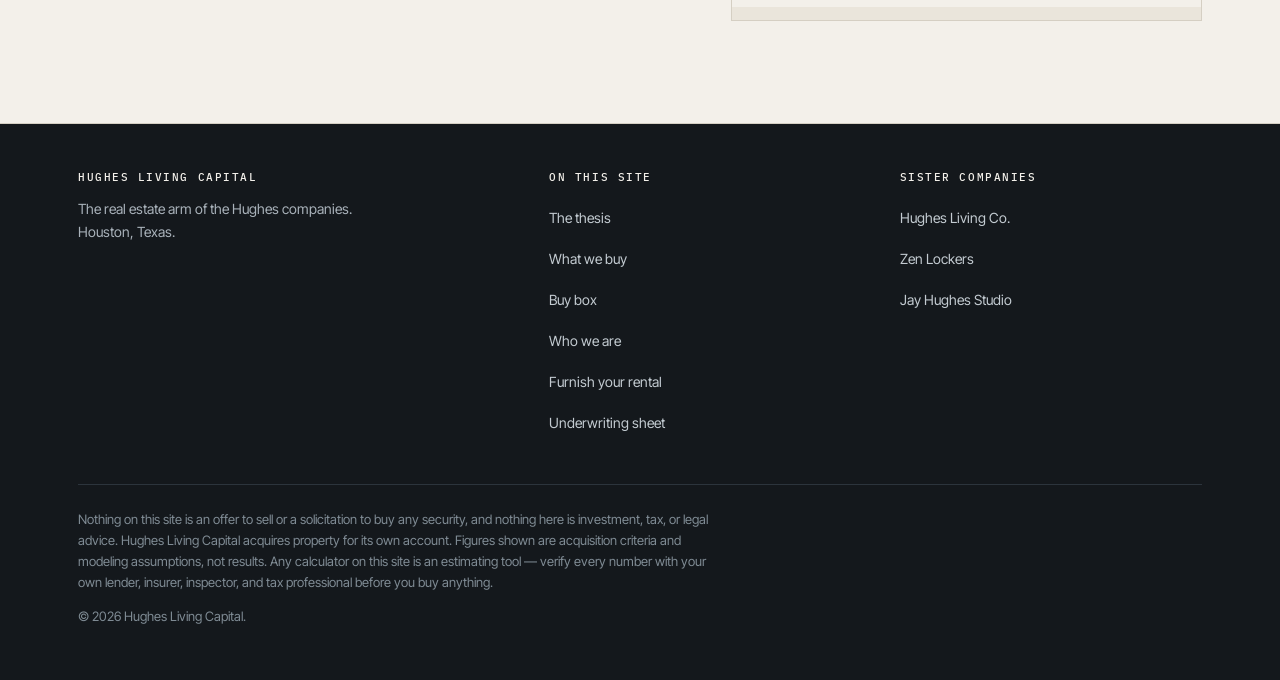
==== commit e14c74cc: "Add co-living strategy and a furnishing landing page Adds "Co-living, rent by the room" as rung 04 o" ====
--- a/index.html
+++ b/index.html
@@ -39,8 +39,8 @@
     <nav class="nav" id="site-nav" aria-label="Primary" data-nav>
       <a href="#thesis">The thesis</a>
       <a href="#strategies">What we buy</a>
-      <a href="#edge">The edge</a>
       <a href="#buybox">Buy box</a>
+      <a href="furnish.html">Furnish your rental</a>
       <a href="#contact">Contact</a>
       <a class="is-cta" href="underwrite.html">Underwriting sheet</a>
     </nav>
@@ -58,7 +58,7 @@
         <p class="lede hero__sub">
           Hughes Living Capital is the real estate arm of the Hughes companies. Furniture
           retail, procurement, lockers and auctions generate the revenue. A fixed share of
-          it goes into an acquisition reserve and comes back out as deeds — rehabs, rentals,
+          it goes into an acquisition reserve and comes back out as deeds — rehabs, rentals, rooms,
           short-term rentals, land, and small commercial.
         </p>
         <div class="hero__actions">
@@ -91,7 +91,7 @@
 
   <!-- ================= WAREHOUSE PHOTO ================= -->
   <figure class="photo photo--band">
-    <img src="assets/img/warehouse.jpg" alt="Inside the Hughes Living Co. furniture warehouse in Houston" width="2000" height="1000" loading="eager" decoding="async">
+    <img src="assets/img/warehouse.jpg" onerror="this.style.visibility='hidden'" alt="Inside the Hughes Living Co. furniture warehouse in Houston" width="2000" height="1000" loading="eager" decoding="async">
     <span class="photo__ph" aria-hidden="true">Photo · warehouse.jpg</span>
     <figcaption><span class="label label--brick">Hughes Living Co. warehouse · Houston</span><span>The inventory that stages the flips and furnishes the rentals. Already paid for.</span></figcaption>
   </figure>
@@ -213,7 +213,7 @@
       <div class="sec__head">
         <div>
           <p class="label">02 — What we buy</p>
-          <h2>Eight ways in, ordered by what they cost you.</h2>
+          <h2>Nine ways in, ordered by what they cost you.</h2>
         </div>
         <p class="lede">
           Ranked from least capital and least operating burden to most. We expect to work
@@ -313,6 +313,42 @@
         <details class="strat">
           <summary class="strat__sum">
             <span class="strat__no">04</span>
+            <span class="strat__name">Co-living, rent by the room<span class="strat__blurb">A four-bed house rented as six to eight furnished rooms on PadSplit. Utilities in, weekly pay.</span></span>
+            <span class="strat__meta">
+              <span class="strat__tag">PadSplit</span>
+              <svg class="strat__plus" viewBox="0 0 14 14" aria-hidden="true"><path d="M7 0v14M0 7h14" stroke="currentColor" stroke-width="1.5"/></svg>
+            </span>
+          </summary>
+          <div class="strat__body">
+            <div>
+              <p>
+                Take an ordinary three-or-four bedroom house, convert the dining room and den
+                into bedrooms, put a lock on every door, furnish every room, and rent the rooms
+                one at a time to working people who need a place this week. In Houston a
+                furnished room with utilities rents for roughly $125 to $230 a week on
+                PadSplit, so a house that would gross $1,800 a month as one lease can gross
+                two to three times that as six rooms.
+              </p>
+              <p>
+                PadSplit handles the listing, screening, weekly collection, and house rules for
+                the first ten days of each member's rent plus 8% after. Our part is the part we
+                are already good at: the conversion and the furniture. PadSplit tells hosts to
+                budget about $1,000 a bedroom for furnishing. We fill rooms from our own
+                warehouse and auction pallets for a fraction of that.
+              </p>
+            </div>
+            <p class="strat__risk">
+              <b>The trade:</b> six tenants is six times the turnover, wear, and kitchen
+              disputes. Utilities are on you and they are unbounded. Houston has no zoning but
+              it has deed restrictions, occupancy limits, and neighbors — check all three
+              before you close, not after.
+            </p>
+          </div>
+        </details>
+
+        <details class="strat">
+          <summary class="strat__sum">
+            <span class="strat__no">05</span>
             <span class="strat__name">Short-term &amp; vacation rentals<span class="strat__blurb">Gulf Coast beach and Houston medical-center stays, furnished at wholesale.</span></span>
             <span class="strat__meta">
               <span class="strat__tag">Highest cash flow</span>
@@ -342,7 +378,7 @@
 
         <details class="strat">
           <summary class="strat__sum">
-            <span class="strat__no">05</span>
+            <span class="strat__no">06</span>
             <span class="strat__name">Small multifamily<span class="strat__blurb">Duplex to twenty units. Vacancy becomes a percentage, not an event.</span></span>
             <span class="strat__meta">
               <span class="strat__tag">2–20 units</span>
@@ -373,7 +409,7 @@
 
         <details class="strat">
           <summary class="strat__sum">
-            <span class="strat__no">06</span>
+            <span class="strat__no">07</span>
             <span class="strat__name">Land &amp; development<span class="strat__blurb">Infill lots and acreage in the path of growth. Patient money only.</span></span>
             <span class="strat__meta">
               <span class="strat__tag">Hold 1–5 yrs</span>
@@ -402,7 +438,7 @@
 
         <details class="strat">
           <summary class="strat__sum">
-            <span class="strat__no">07</span>
+            <span class="strat__no">08</span>
             <span class="strat__name">Strip centers<span class="strat__blurb">Neighborhood retail with three-to-ten-year leases and tenants we already sell to.</span></span>
             <span class="strat__meta">
               <span class="strat__tag">Commercial</span>
@@ -432,7 +468,7 @@
 
         <details class="strat">
           <summary class="strat__sum">
-            <span class="strat__no">08</span>
+            <span class="strat__no">09</span>
             <span class="strat__name">Event centers<span class="strat__blurb">A venue we own and run. Highest revenue per square foot, and the most work.</span></span>
             <span class="strat__meta">
               <span class="strat__tag">Owner-operated</span>
@@ -486,8 +522,8 @@
         </div>
         <div class="edge__cell">
           <p class="label label--brick">Hughes Living Co.</p>
-          <h3>Short-term rentals furnished at cost</h3>
-          <p>Outfitting a vacation rental is a five-figure retail purchase. We buy furniture wholesale as our actual business, so that number is smaller for us than for the person bidding against us.</p>
+          <h3>Rooms and rentals furnished at cost</h3>
+          <p>PadSplit budgets $1,000 a room. An Airbnb is a five-figure retail purchase. We buy furniture wholesale as our actual business, so those numbers are smaller for us than for the person bidding against us — and we <a href="furnish.html">sell the same packages to other hosts</a>.</p>
         </div>
         <div class="edge__cell">
           <p class="label label--brick">Hughes Living Auctions</p>
@@ -513,17 +549,17 @@
 
       <div class="photos">
         <figure class="photo">
-          <img src="assets/img/staging.jpg" alt="A room staged with Hughes Living Co. furniture" width="1200" height="900" loading="lazy" decoding="async">
+          <img src="assets/img/staging.jpg" onerror="this.style.visibility='hidden'" alt="A room staged with Hughes Living Co. furniture" width="1200" height="900" loading="lazy" decoding="async">
           <span class="photo__ph" aria-hidden="true">Photo · staging.jpg</span>
           <figcaption><span class="label label--brick">Staging</span>Off the shelf, into the house, back on the shelf when it sells.</figcaption>
         </figure>
         <figure class="photo">
-          <img src="assets/img/pallets.jpg" alt="Pallet furniture inventory and the repair bench at Hughes Living Auctions" width="1200" height="900" loading="lazy" decoding="async">
+          <img src="assets/img/pallets.jpg" onerror="this.style.visibility='hidden'" alt="Pallet furniture inventory and the repair bench at Hughes Living Auctions" width="1200" height="900" loading="lazy" decoding="async">
           <span class="photo__ph" aria-hidden="true">Photo · pallets.jpg</span>
           <figcaption><span class="label label--brick">Pallet inventory</span>Bought by the pallet, repaired on the bench, placed in rentals.</figcaption>
         </figure>
         <figure class="photo">
-          <img src="assets/img/lockers.jpg" alt="A Zen Lockers parcel locker installation" width="1200" height="900" loading="lazy" decoding="async">
+          <img src="assets/img/lockers.jpg" onerror="this.style.visibility='hidden'" alt="A Zen Lockers parcel locker installation" width="1200" height="900" loading="lazy" decoding="async">
           <span class="photo__ph" aria-hidden="true">Photo · lockers.jpg</span>
           <figcaption><span class="label label--brick">Parcel lockers</span>The amenity, installed at cost, by the vendor — which is us.</figcaption>
         </figure>
@@ -571,6 +607,13 @@
               <td>Cosmetic to moderate</td>
               <td class="n">10% cash-on-cash</td>
               <td>Conventional or cash, 21 days</td>
+            </tr>
+            <tr>
+              <th scope="row">Co-living (PadSplit)</th>
+              <td class="n">$120K – $300K</td>
+              <td>3+ bed, 1,500+ sq ft, convertible to 6+ rooms</td>
+              <td class="n">14% cash-on-cash</td>
+              <td>Cash or conventional, 21 days</td>
             </tr>
             <tr>
               <th scope="row">Small multifamily</th>
@@ -633,7 +676,7 @@
   <section class="sec" id="who">
     <div class="wrap who">
       <figure class="photo photo--portrait">
-        <img src="assets/img/jay.jpg" alt="Jay Hughes" width="800" height="1000" loading="lazy" decoding="async">
+        <img src="assets/img/jay.jpg" onerror="this.style.visibility='hidden'" alt="Jay Hughes" width="800" height="1000" loading="lazy" decoding="async">
         <span class="photo__ph" aria-hidden="true">Photo · jay.jpg</span>
       </figure>
       <div>
@@ -665,7 +708,7 @@
         </p>
       </div>
 
-      <form class="sheet dealform" data-deal-form="jhughes281@gmail.com" novalidate>
+      <form class="sheet dealform" data-deal-form="jhughes281@gmail.com" data-subject="Deal" novalidate>
         <div class="sheet__head">
           <h3>Send a deal</h3>
           <span class="num">5 lines</span>
@@ -710,6 +753,7 @@
           <li><a href="#strategies">What we buy</a></li>
           <li><a href="#buybox">Buy box</a></li>
           <li><a href="#who">Who we are</a></li>
+          <li><a href="furnish.html">Furnish your rental</a></li>
           <li><a href="underwrite.html">Underwriting sheet</a></li>
         </ul>
       </div>
--- a/assets/css/hlc.css
+++ b/assets/css/hlc.css
@@ -189,6 +189,7 @@
 .engine__list{ display:grid; gap:0; }
 .engine__item{ display:grid; grid-template-columns:auto 1fr; gap:1.1rem; padding:1.15rem 0; border-top:1px solid #2c343c; }
 .engine__item:last-child{ border-bottom:1px solid #2c343c; }
+@media (min-width:900px){ .engine__list--wide{ grid-template-columns:1fr 1fr; column-gap:3rem; } .engine__list--wide .engine__item:nth-last-child(2){ border-bottom:1px solid #2c343c; } }
 .engine__step{ font-family:var(--ff-mono); font-size:.75rem; color:var(--brick); padding-top:.28rem; font-weight:500; }
 .engine__item h3{ font-size:1.0625rem; font-family:var(--ff-body); font-weight:600; letter-spacing:0; margin-bottom:.3rem; }
 .engine__item p{ margin:0; font-size:.9375rem; color:#b6bfc6; max-width:52ch; }
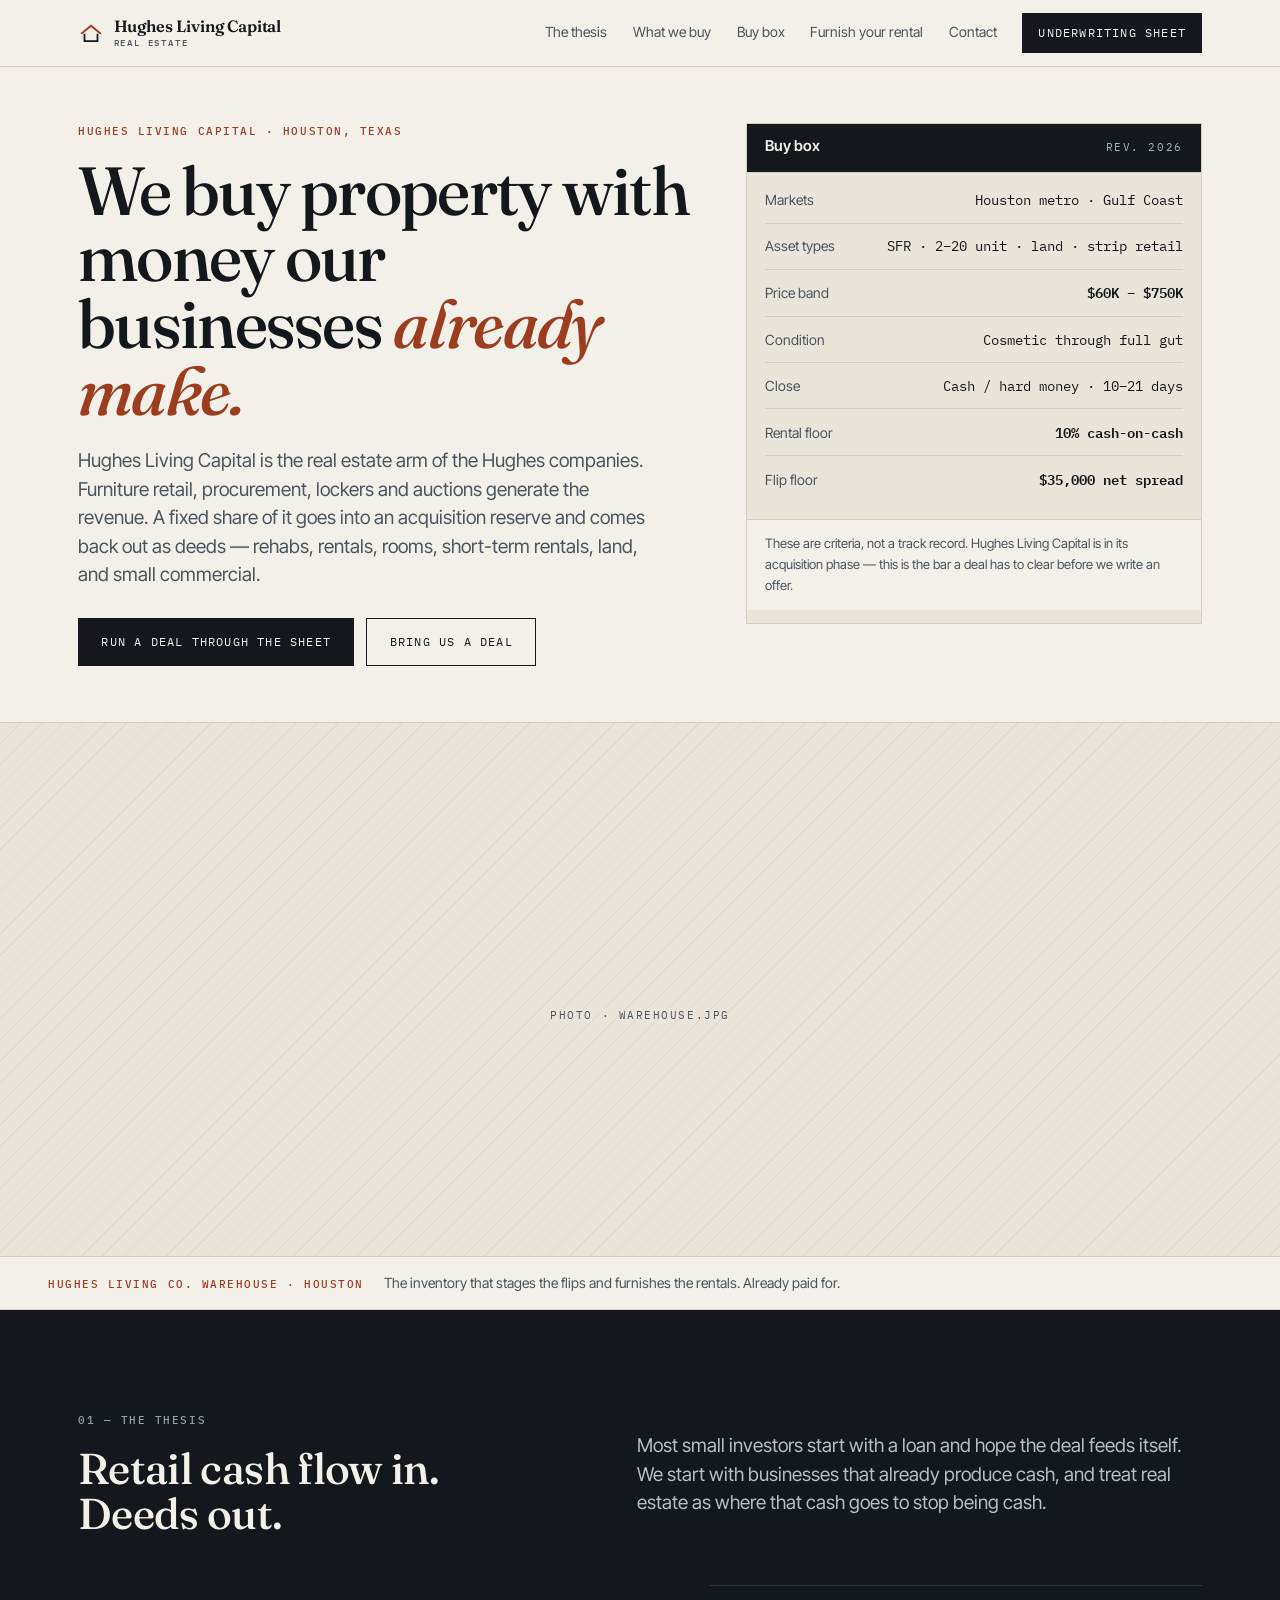
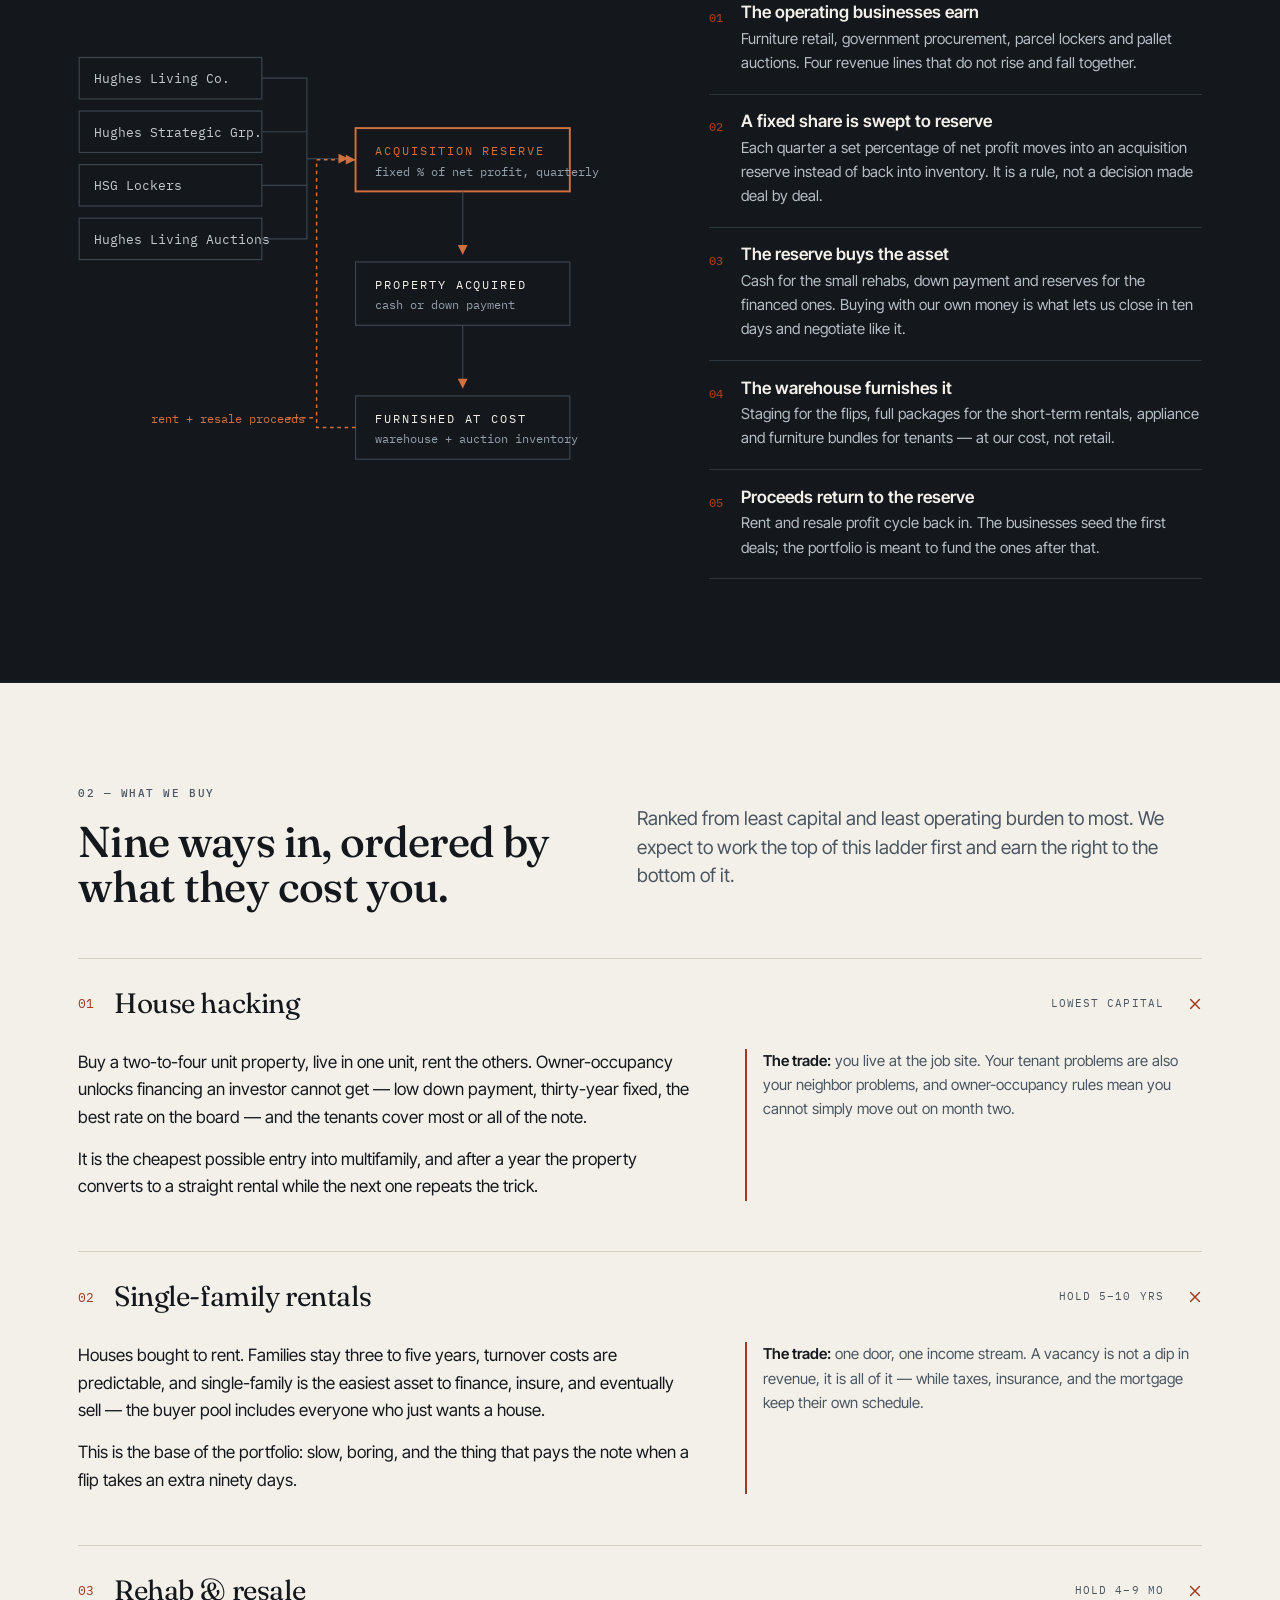
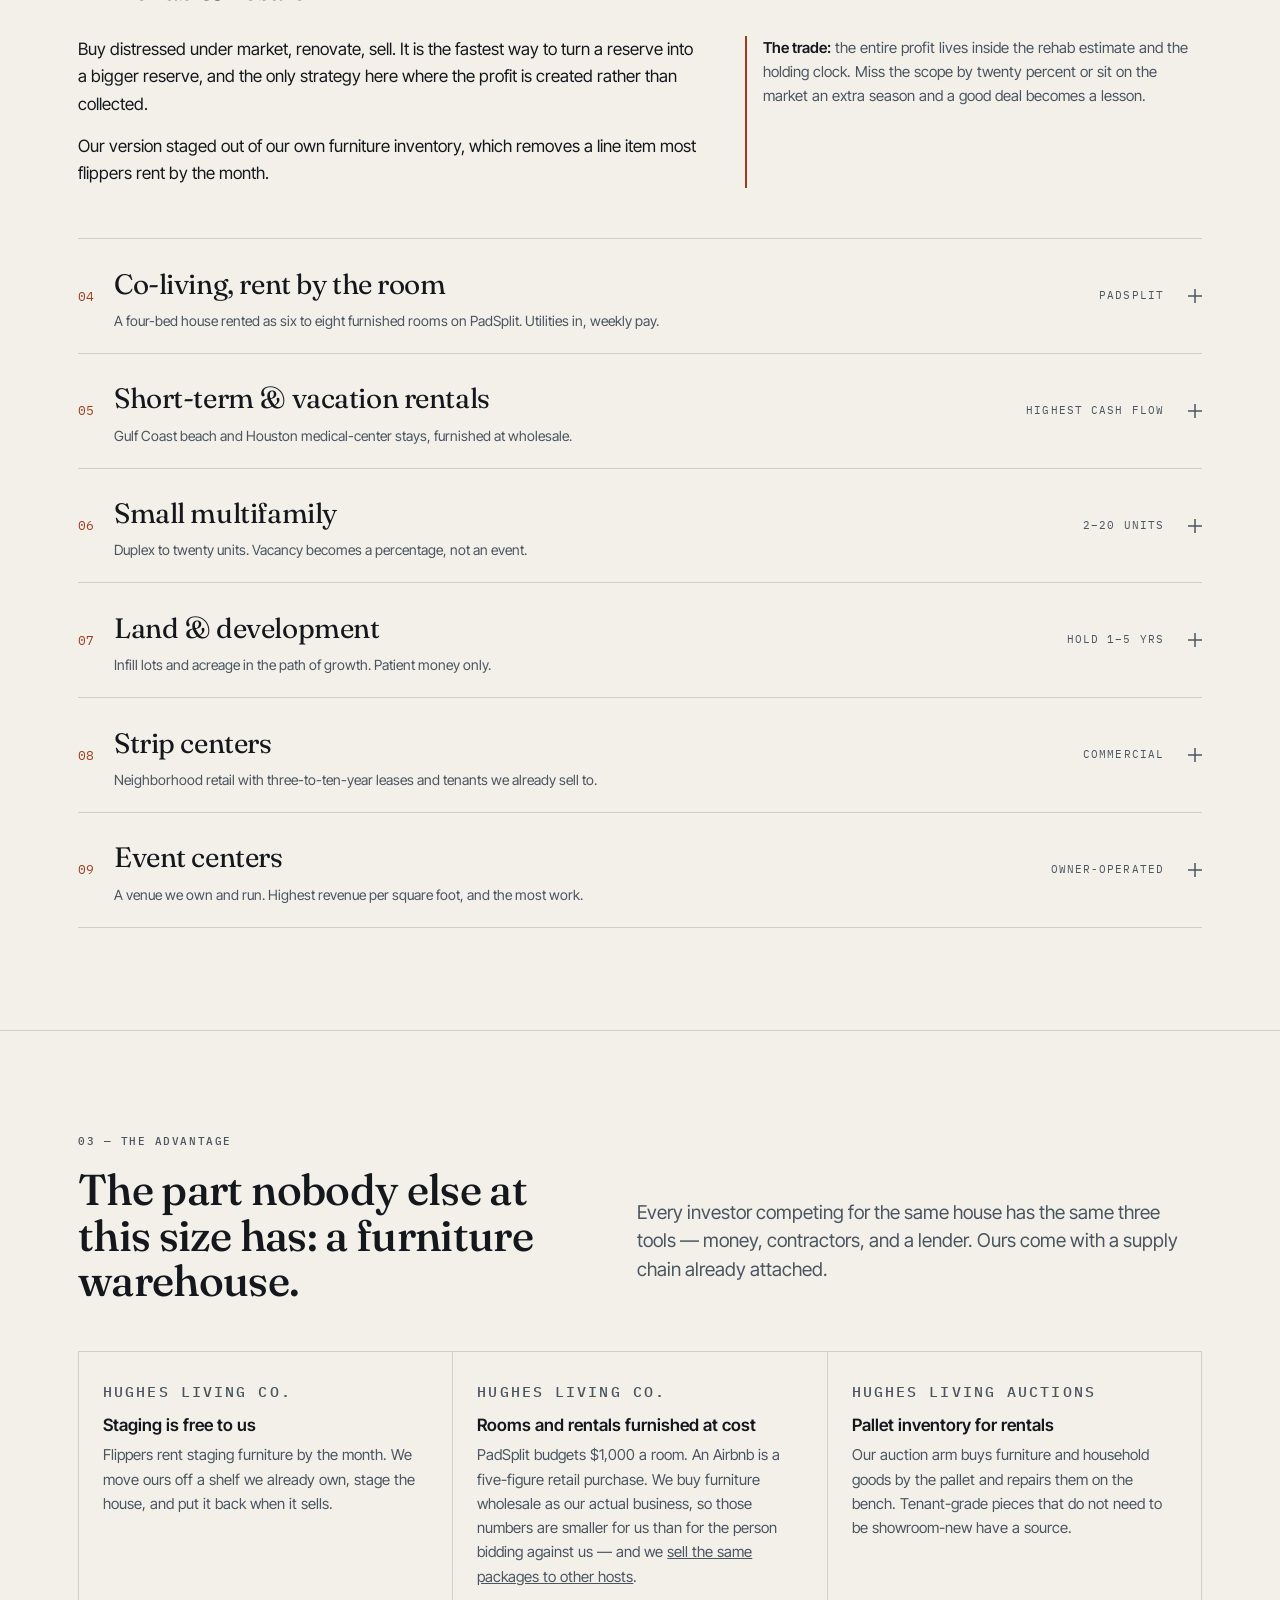
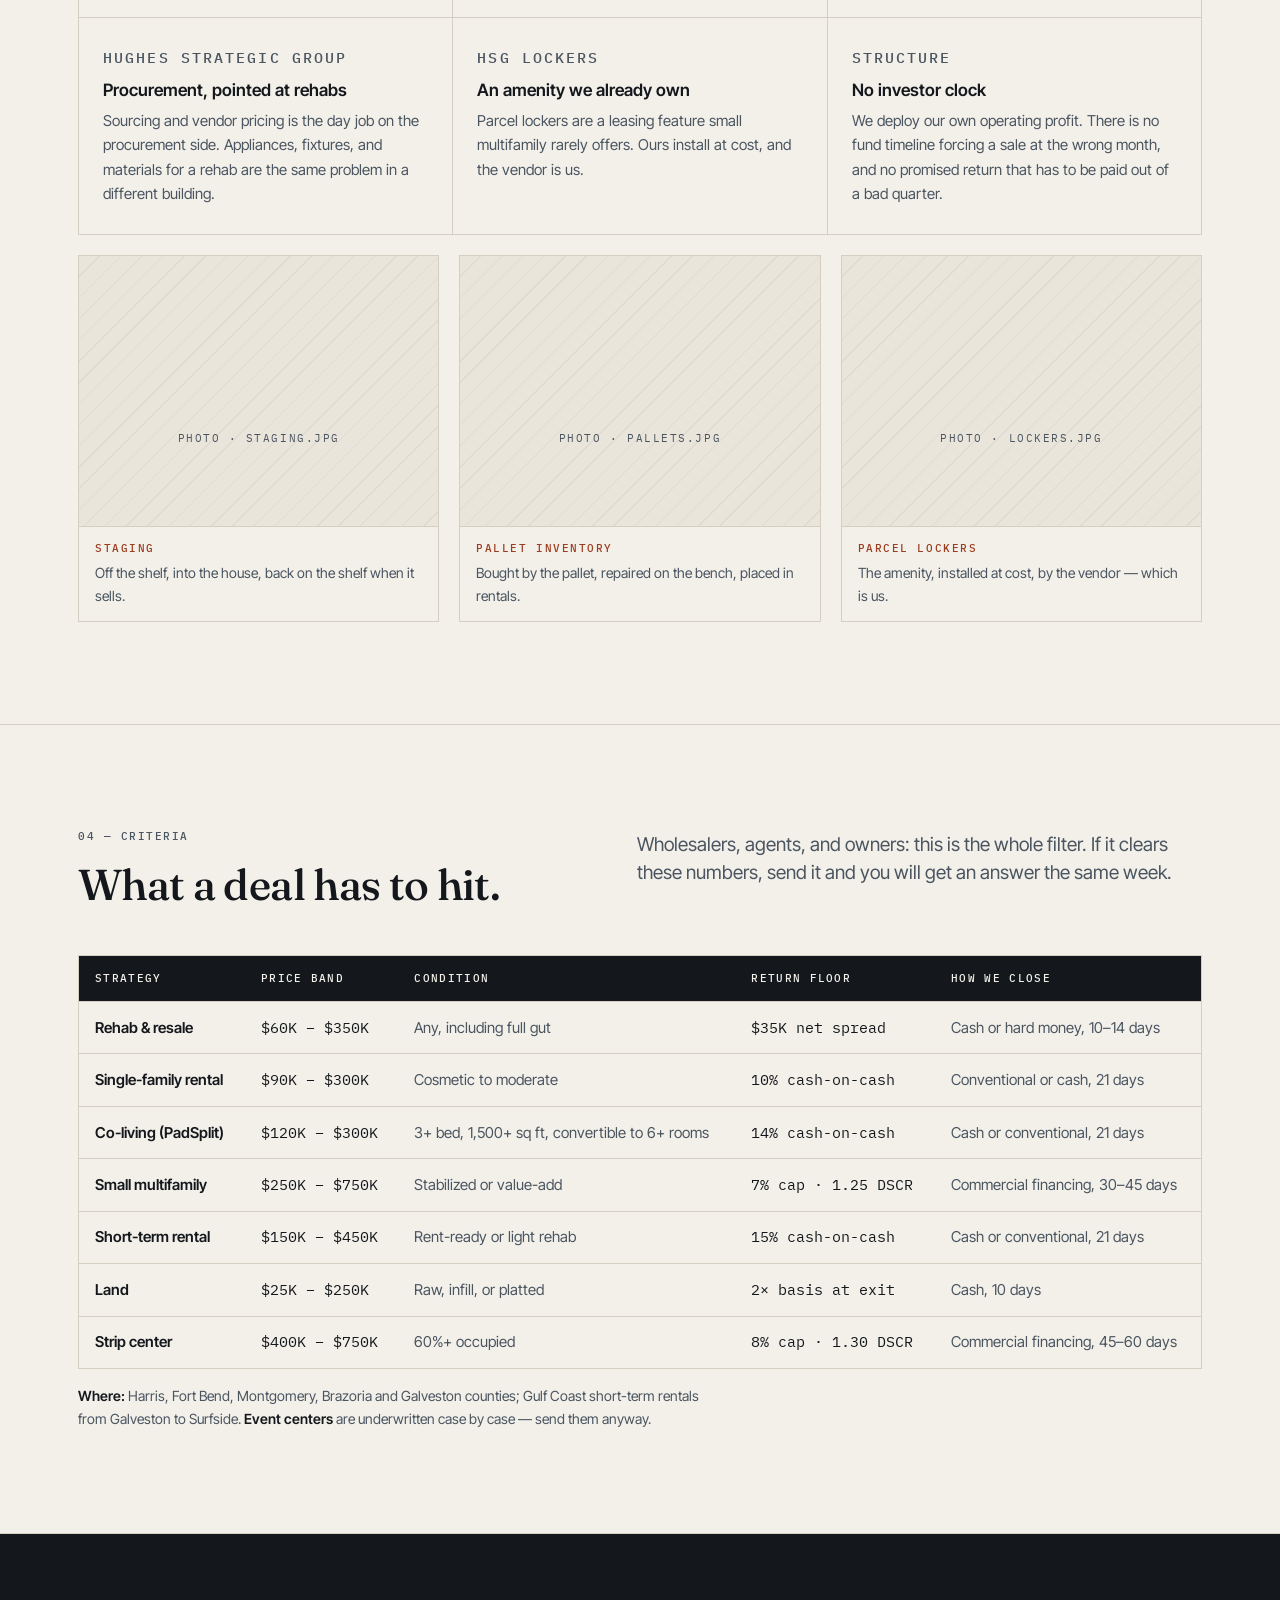
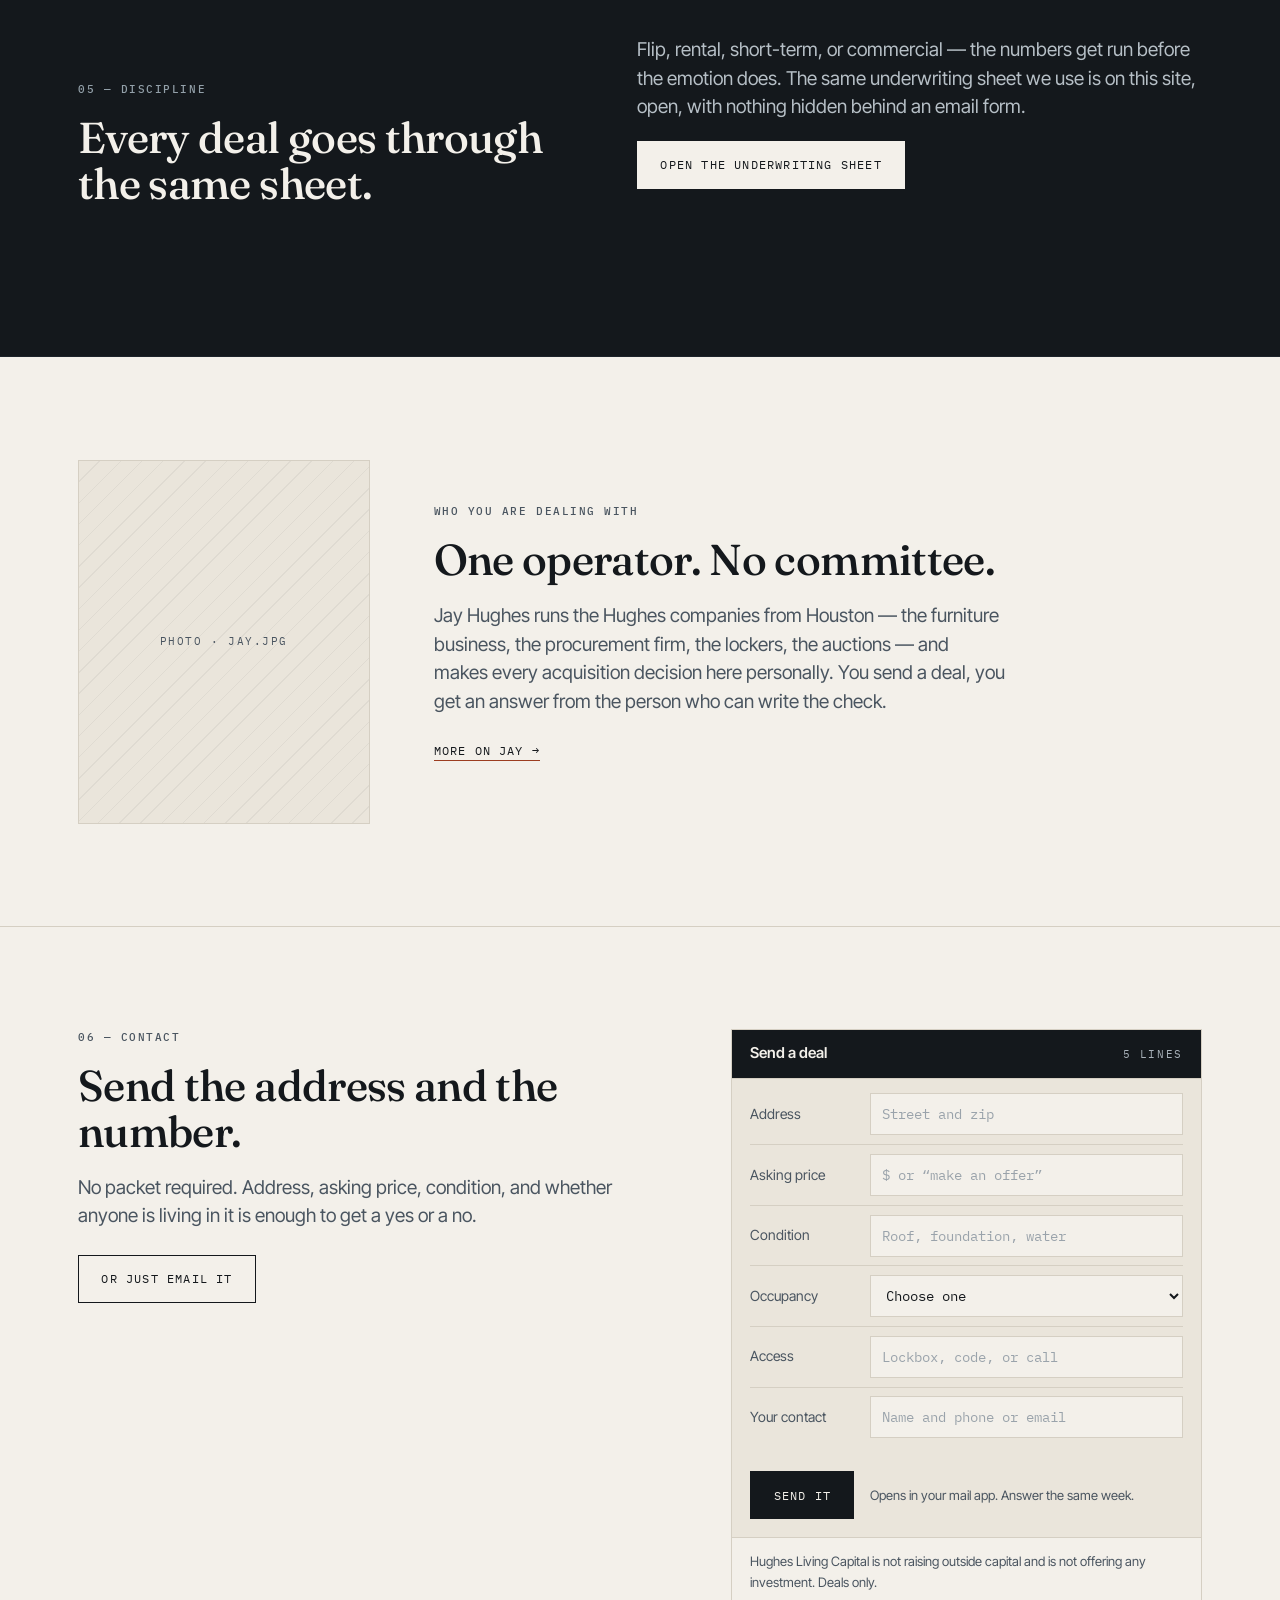
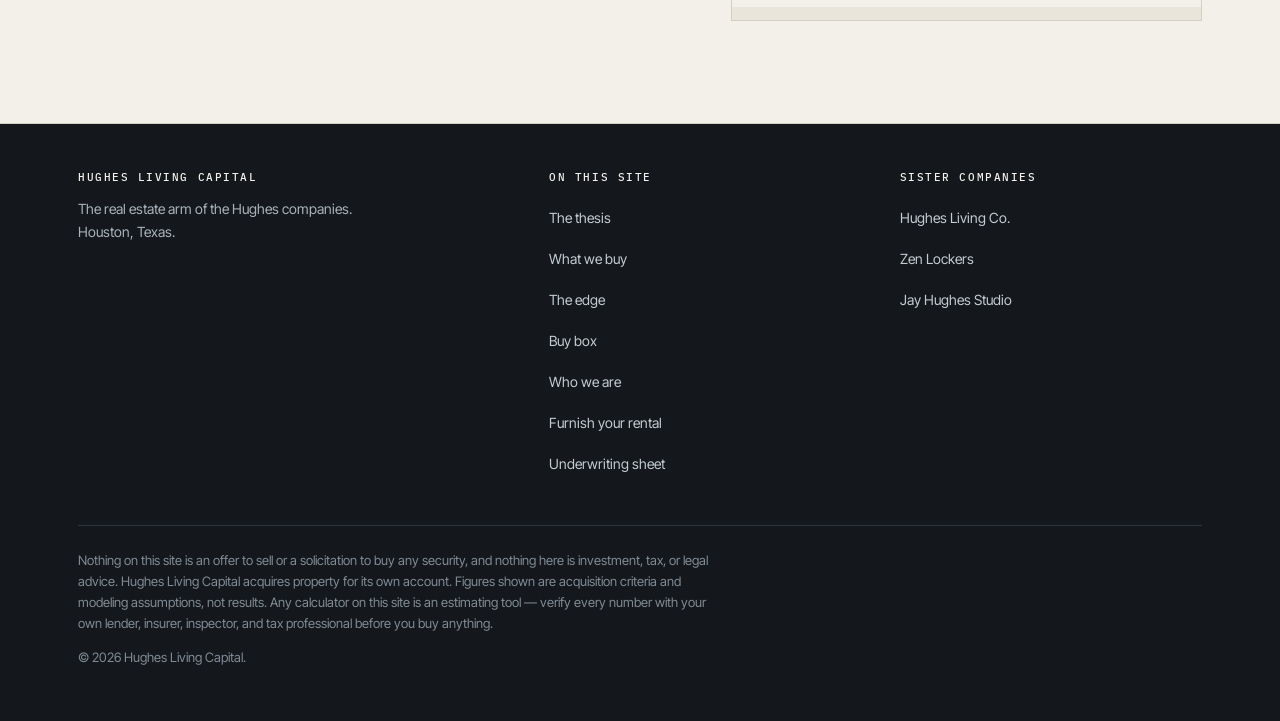
==== commit 2d53578b: "Add the co-living sheet, and link the edge section again The buy box published a 14% cash-on-cash fl" ====
--- a/index.html
+++ b/index.html
@@ -751,6 +751,7 @@
         <ul>
           <li><a href="#thesis">The thesis</a></li>
           <li><a href="#strategies">What we buy</a></li>
+          <li><a href="#edge">The edge</a></li>
           <li><a href="#buybox">Buy box</a></li>
           <li><a href="#who">Who we are</a></li>
           <li><a href="furnish.html">Furnish your rental</a></li>
--- a/assets/css/hlc.css
+++ b/assets/css/hlc.css
@@ -144,6 +144,8 @@
   transition:background .15s ease, color .15s ease;
 }
 .btn:hover{ background:var(--brick); border-color:var(--brick); }
+.btn:disabled{ opacity:.4; cursor:not-allowed; }
+.btn:disabled:hover{ background:var(--ink); border-color:var(--ink); color:var(--paper); }
 .btn--ghost{ background:none; color:var(--ink); }
 .btn--ghost:hover{ background:var(--ink); color:var(--paper); border-color:var(--ink); }
 
@@ -342,6 +344,61 @@
 }
 .pipeline table.data td.act button:hover{ text-decoration:underline; }
 
+/* ---------- side-by-side comparison ---------- */
+.pipeline table.data th.pick,
+.pipeline table.data td.pick{ width:1%; white-space:nowrap; padding-right:.4rem; }
+.pipeline table.data td.pick input{
+  width:18px; height:18px; margin:.2rem 0 0; accent-color:var(--brick); cursor:pointer;
+}
+
+.cmp__panel{ margin-top:2.75rem; }
+.cmp__panel:empty{ display:none; }
+.cmp__head{
+  display:flex; align-items:flex-end; justify-content:space-between;
+  flex-wrap:wrap; gap:1rem; margin-bottom:1.1rem;
+}
+.cmp__head h3{ font-size:var(--step-2); }
+.cmp__head .btn{ min-height:44px; padding:.6rem 1rem; font-size:.6875rem; }
+.cmp__note{ margin:.9rem 0; font-size:.8125rem; color:var(--slate); max-width:80ch; }
+
+table.data.cmp thead th{ vertical-align:bottom; min-width:150px; white-space:normal; }
+
+/* The figure column stays put while the deals scroll under it. */
+table.data.cmp thead th.cmp__corner,
+table.data.cmp tbody th[scope="row"]{
+  position:sticky; left:0; z-index:1; border-right:1px solid var(--line);
+}
+table.data.cmp thead th.cmp__corner{ min-width:190px; background:var(--ink); }
+table.data.cmp tbody th[scope="row"]{ background:var(--paper); min-width:190px; }
+
+table.data.cmp tr.cmp__group th{
+  position:static; background:var(--paper-2); color:var(--slate);
+  font-family:var(--ff-mono); font-weight:500; font-size:.6875rem;
+  text-transform:uppercase; letter-spacing:.12em; border-right:0;
+}
+
+table.data.cmp td.is-best{ color:var(--ink); font-weight:600; }
+.cmp__flag{
+  display:inline-block; margin-left:.5rem; padding:.05rem .3rem; vertical-align:.08em;
+  border:1px solid currentColor; color:var(--moss); font-family:var(--ff-mono);
+  font-size:.625rem; font-weight:500; text-transform:uppercase; letter-spacing:.1em;
+}
+table.data.cmp td.cmp__verdict{
+  font-family:var(--ff-mono); font-size:.75rem; text-transform:uppercase; letter-spacing:.08em;
+}
+table.data.cmp td.cmp__verdict.is-pass{ color:var(--moss); }
+table.data.cmp td.cmp__verdict.is-watch{ color:#8a6a1f; }
+table.data.cmp td.cmp__verdict.is-fail{ color:var(--brick); }
+
+/* On a phone the figure column would eat the whole viewport at 190px. */
+@media (max-width:700px){
+  table.data.cmp thead th.cmp__corner,
+  table.data.cmp tbody th[scope="row"]{
+    min-width:120px; white-space:normal;
+  }
+  table.data.cmp thead th{ min-width:120px; }
+}
+
 .assume{ margin-top:2rem; font-size:.875rem; color:var(--slate); }
 .assume summary{ cursor:pointer; font-family:var(--ff-mono); font-size:.6875rem; text-transform:uppercase; letter-spacing:.12em; min-height:44px; display:flex; align-items:center; }
 .assume ul{ margin-top:.75rem; }
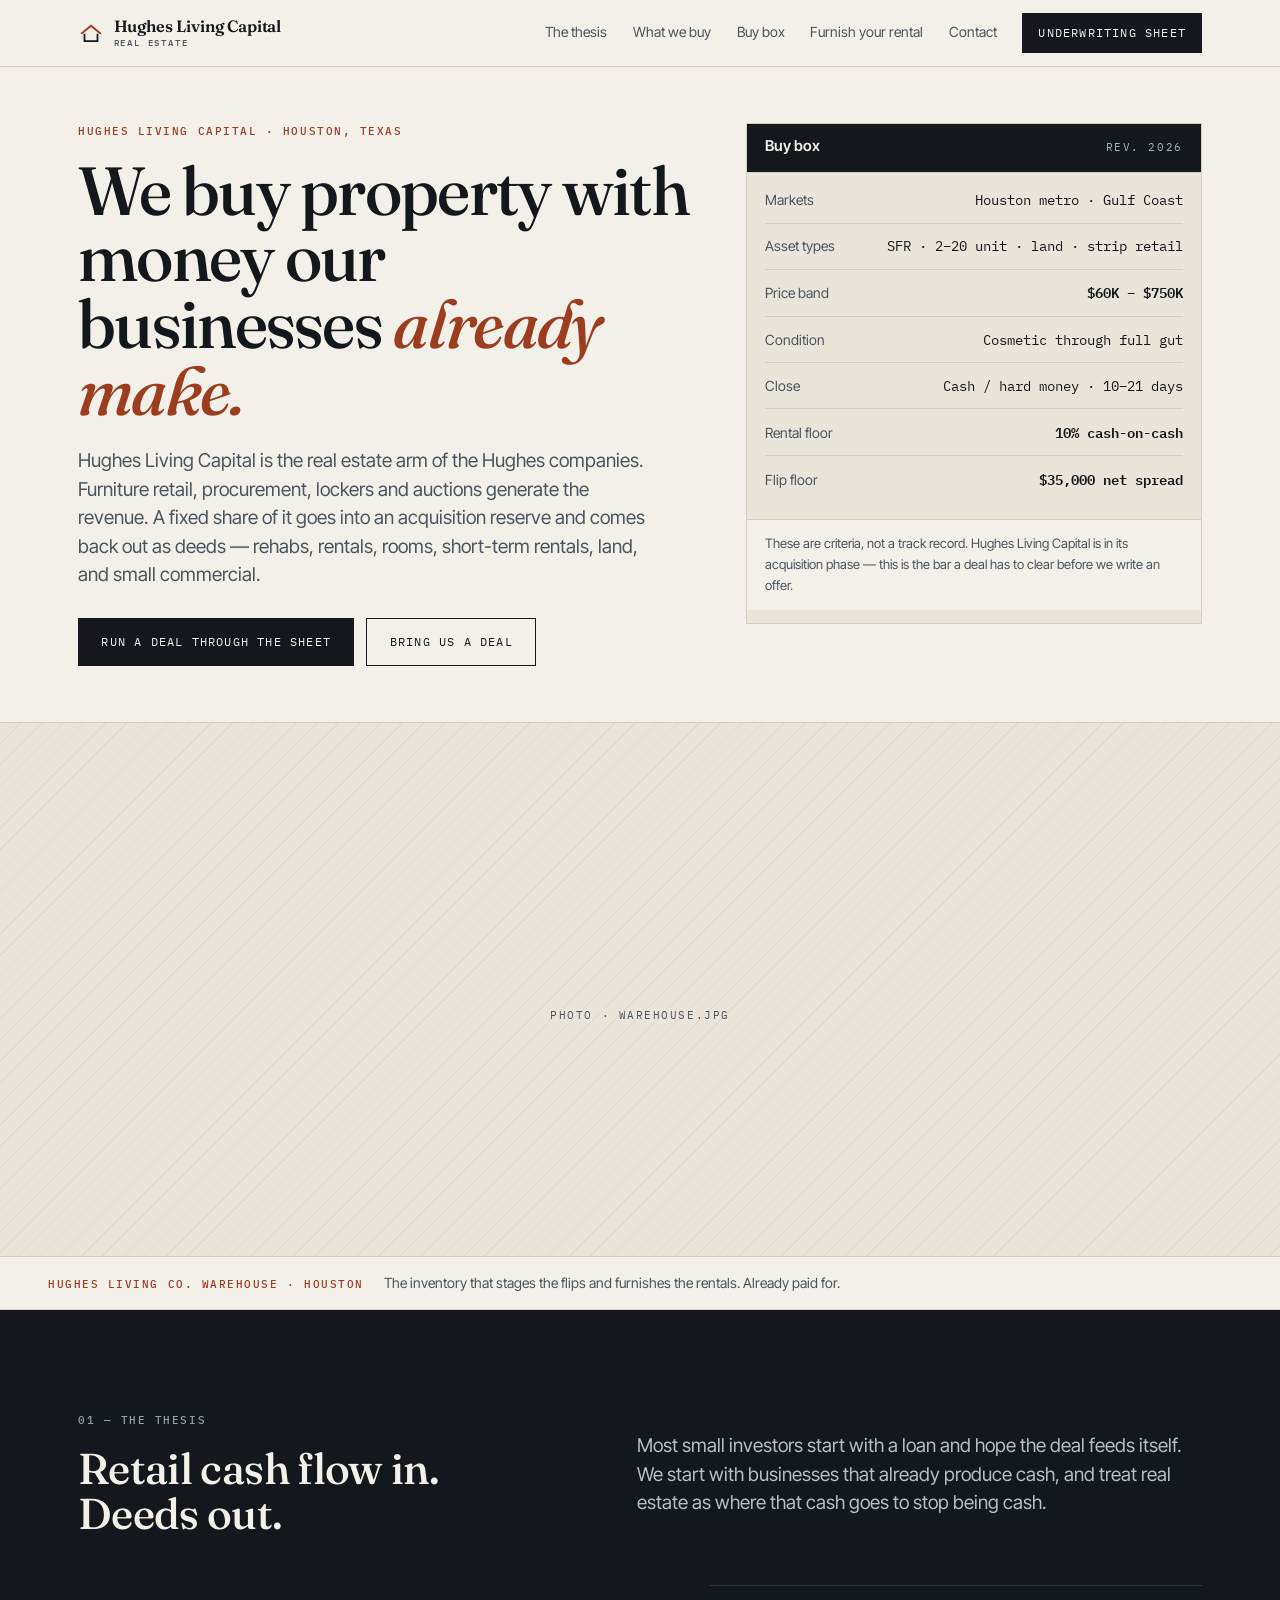
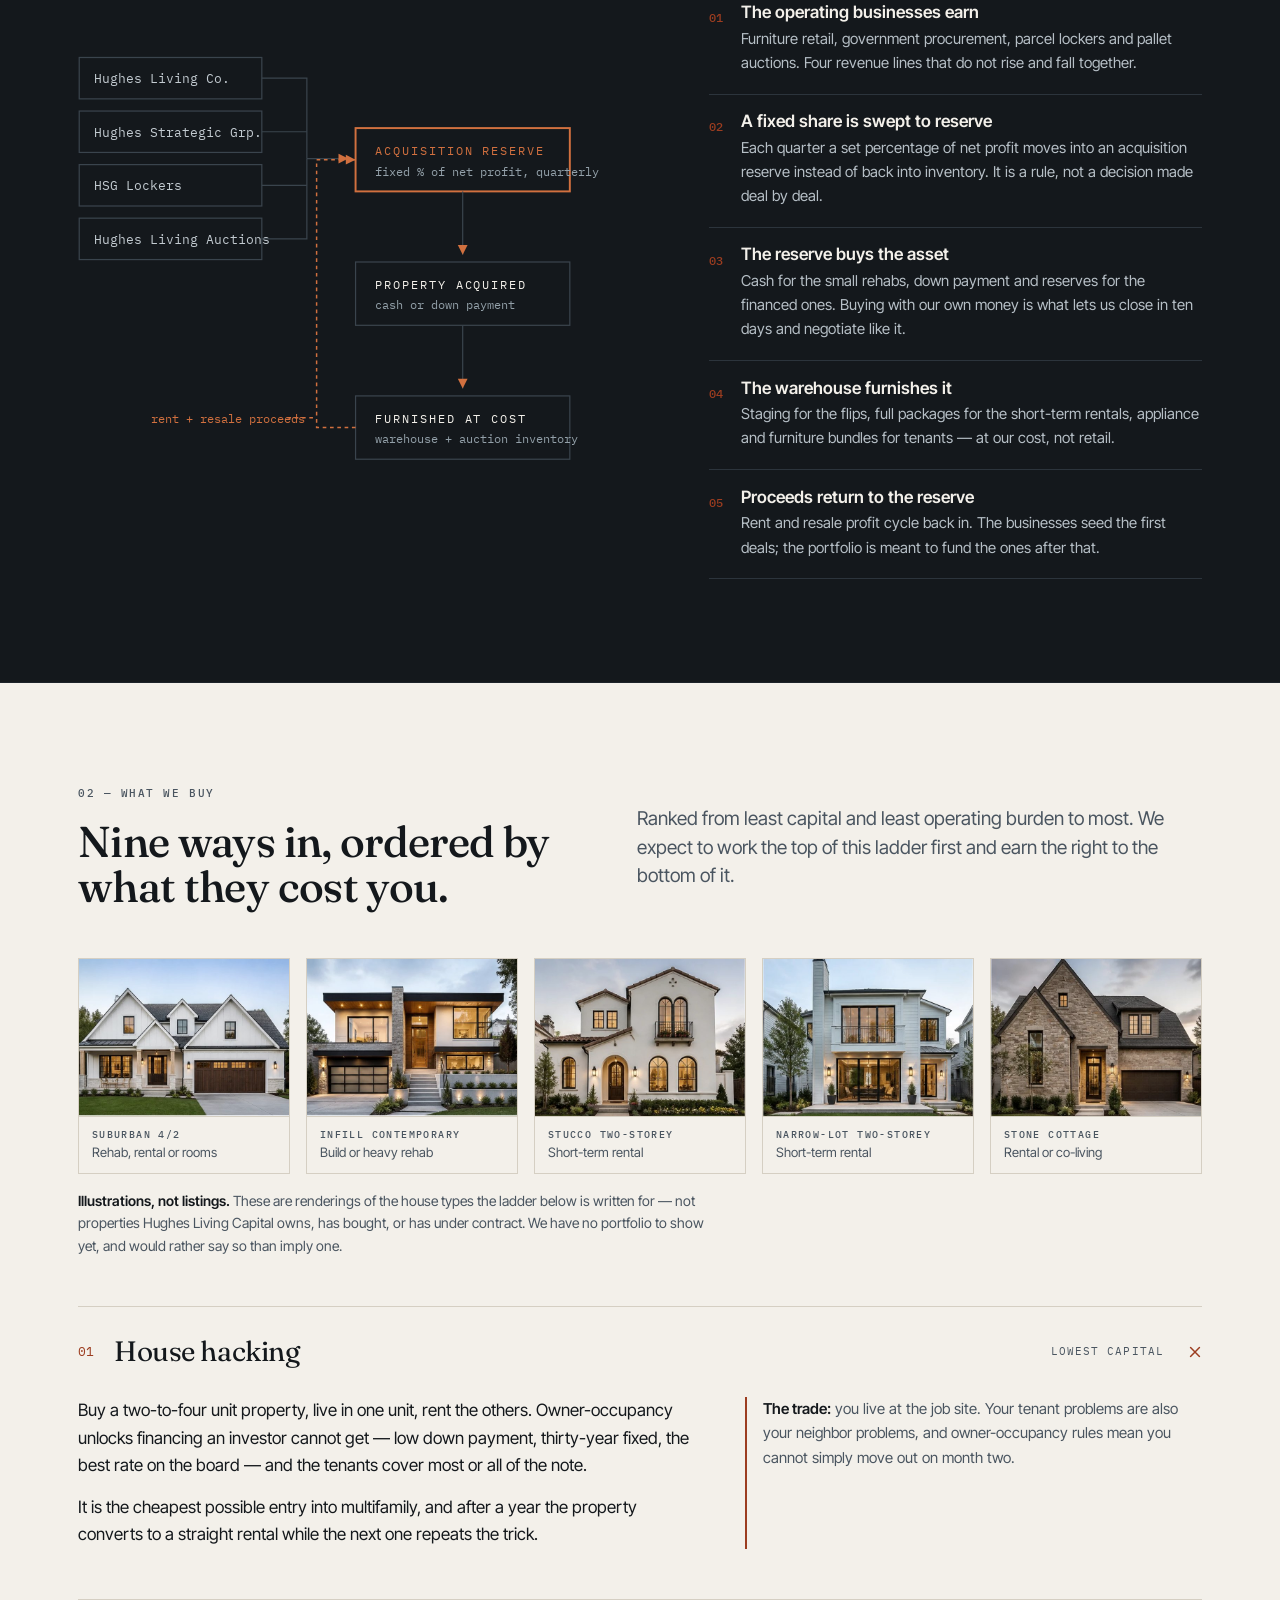
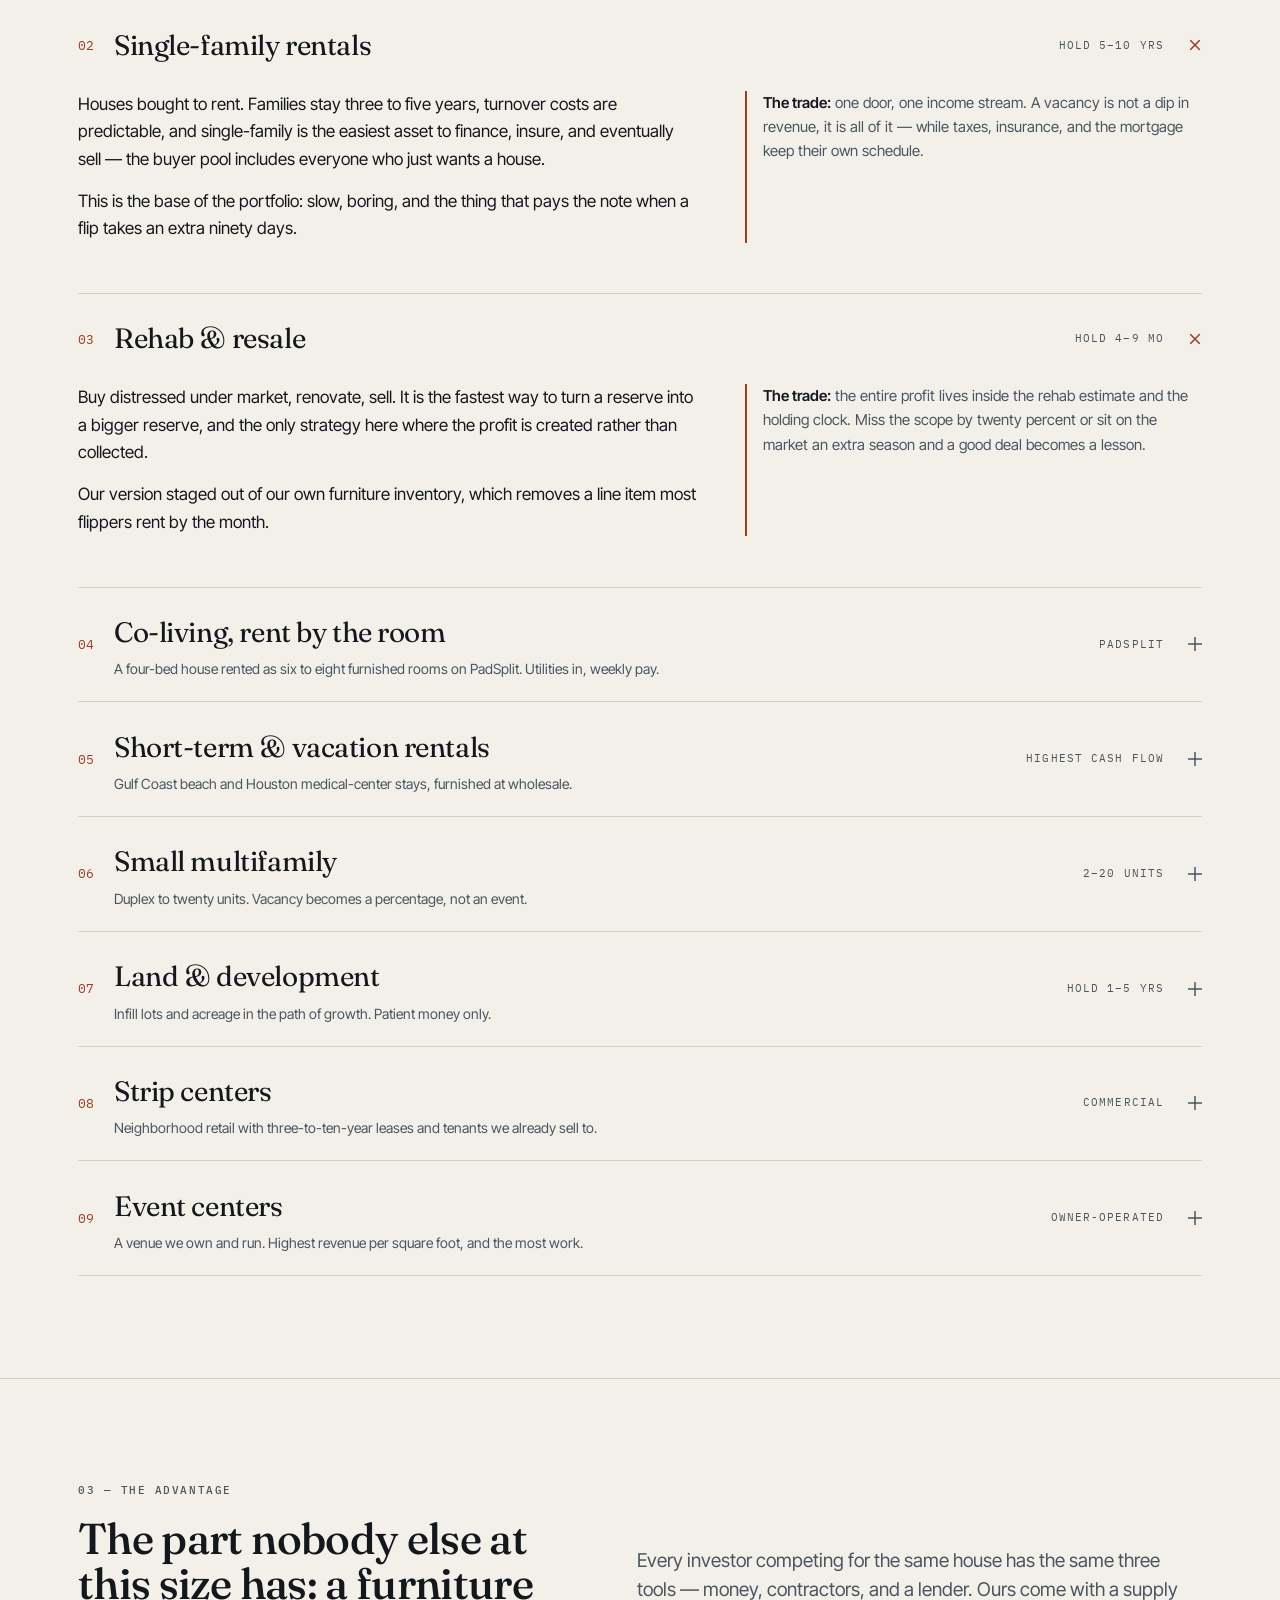
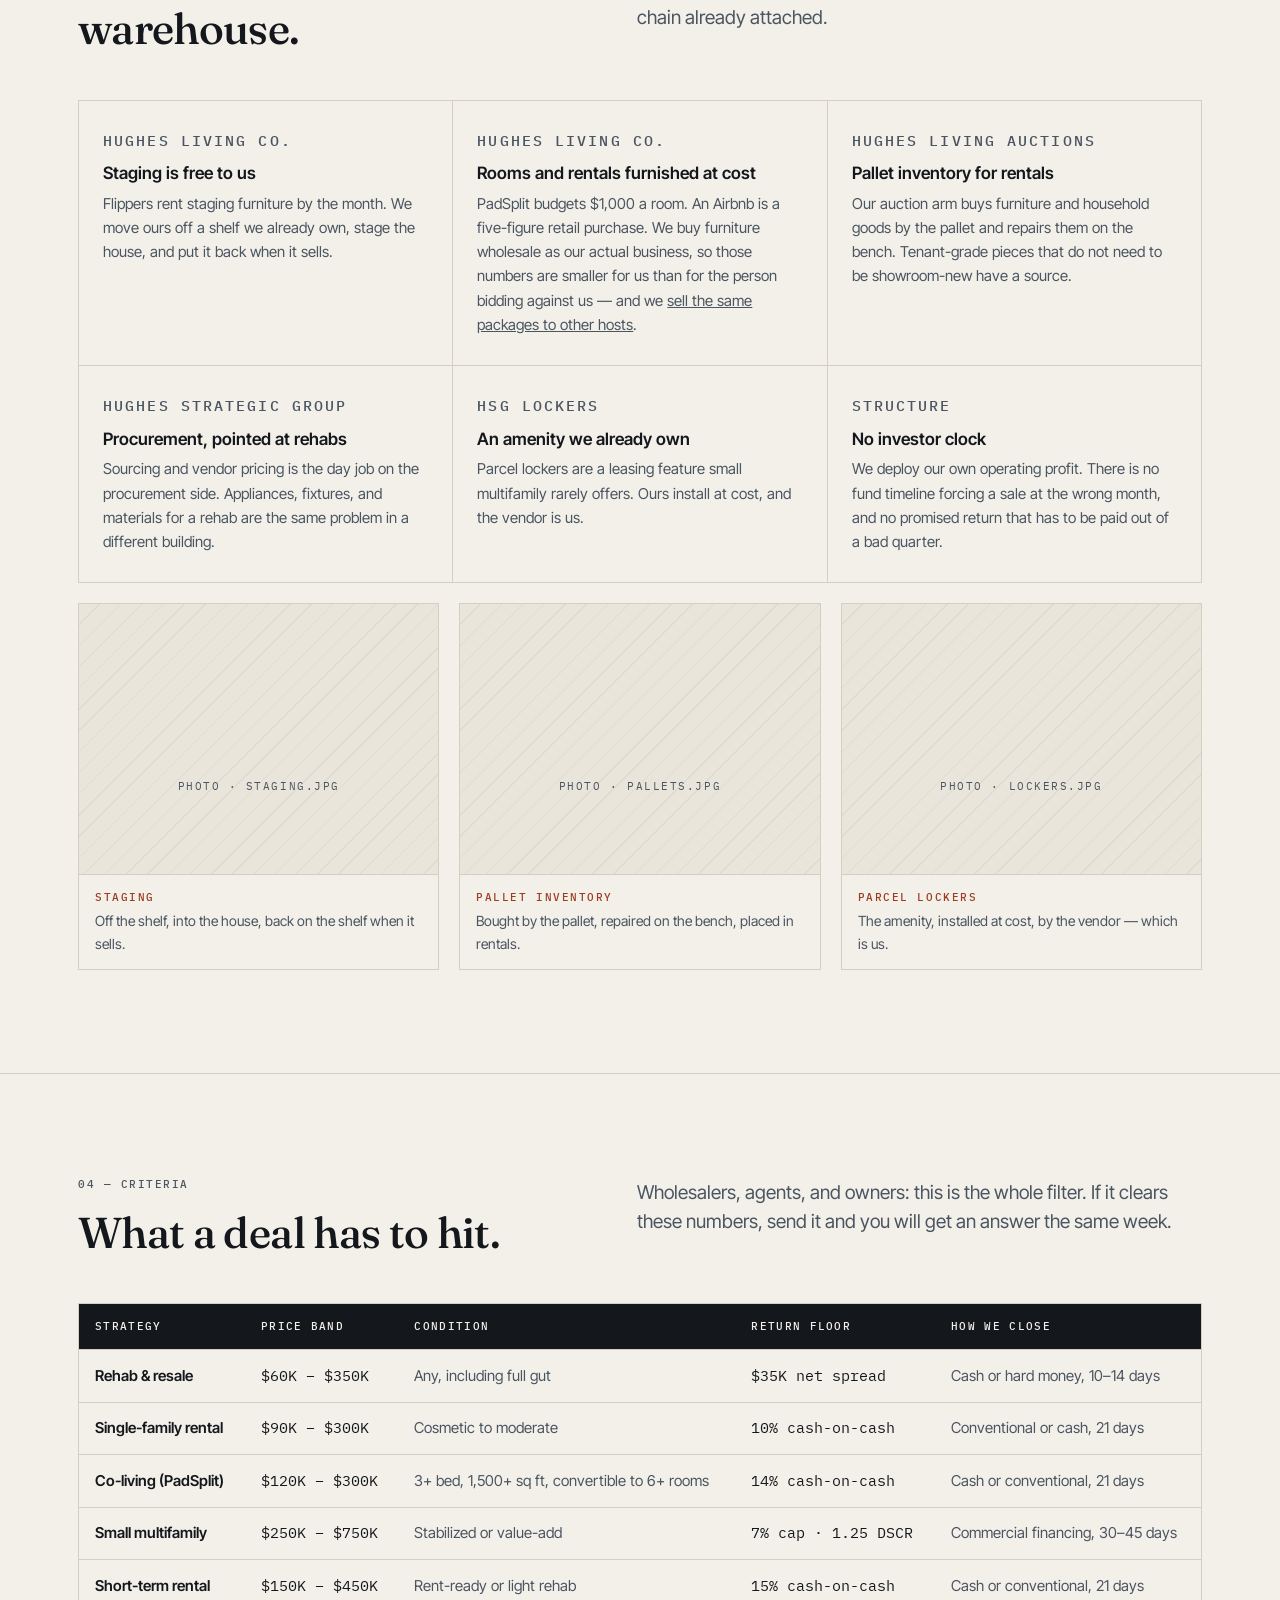
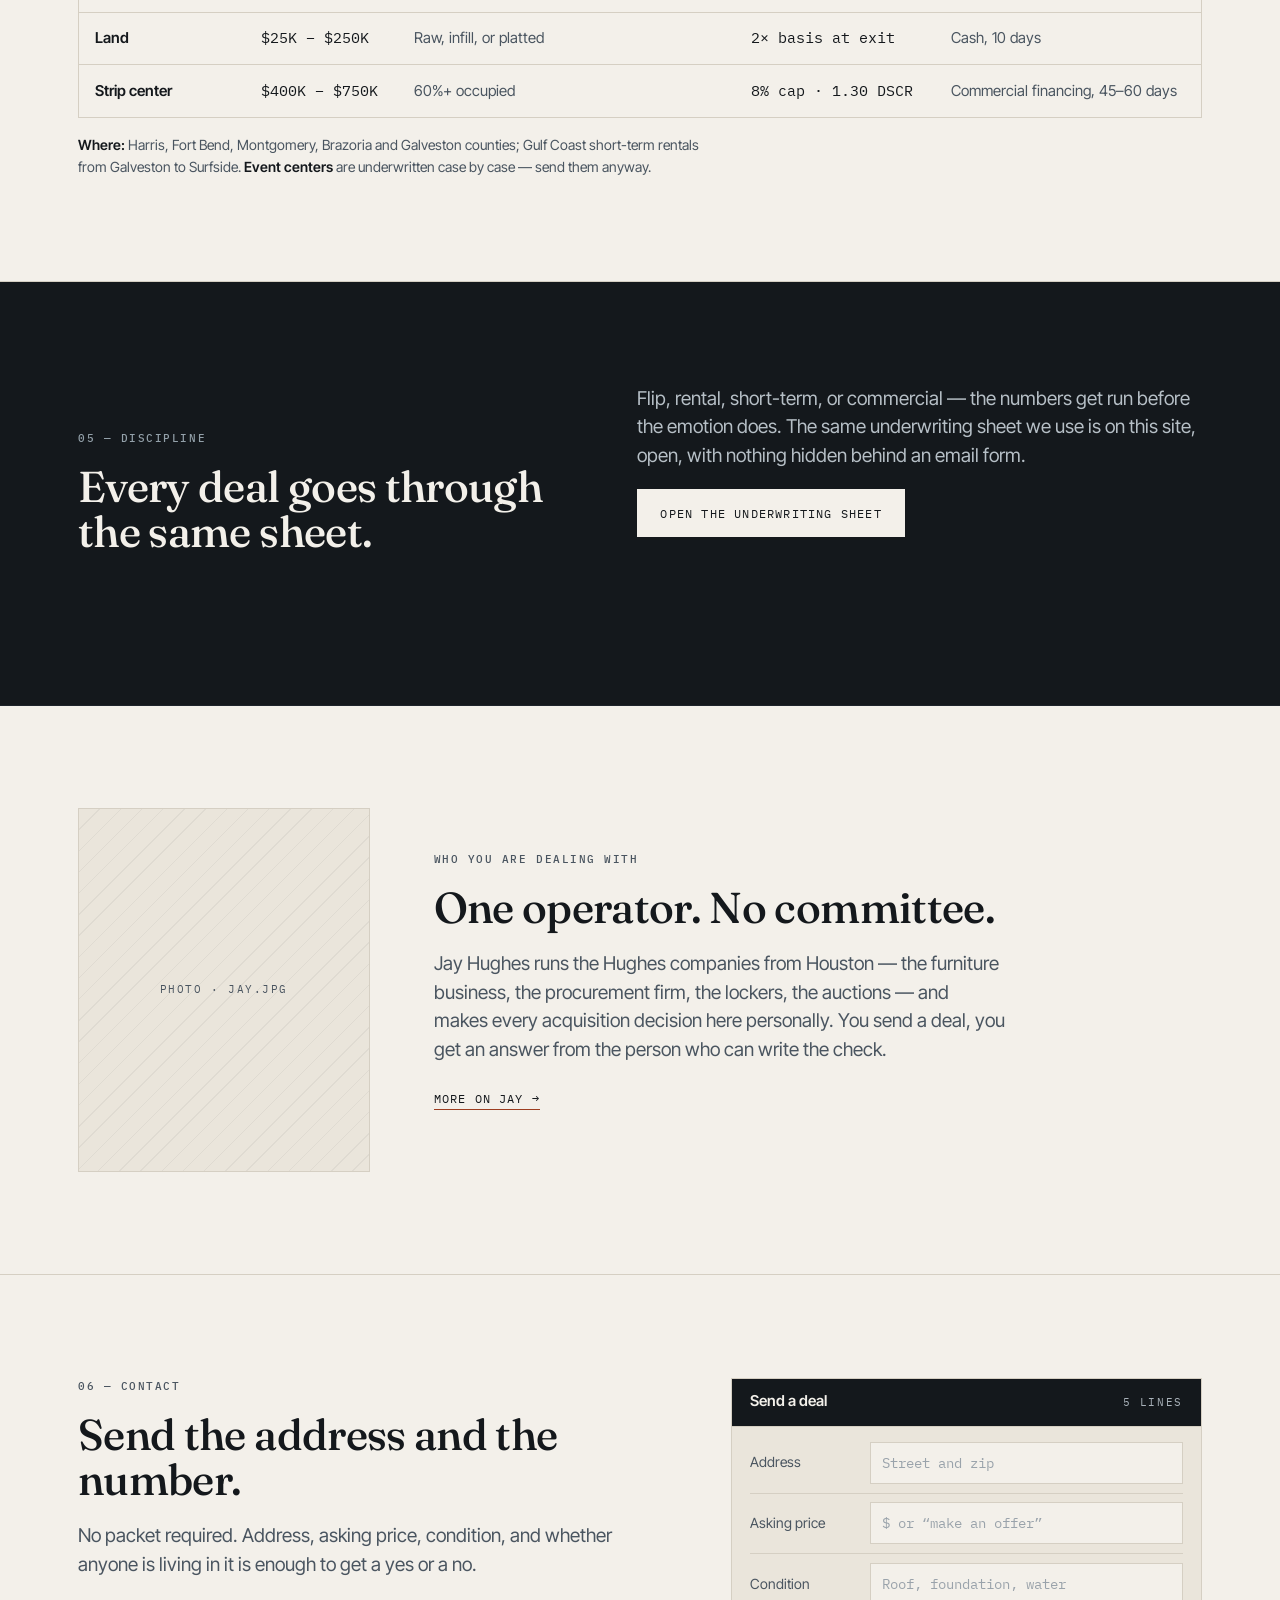
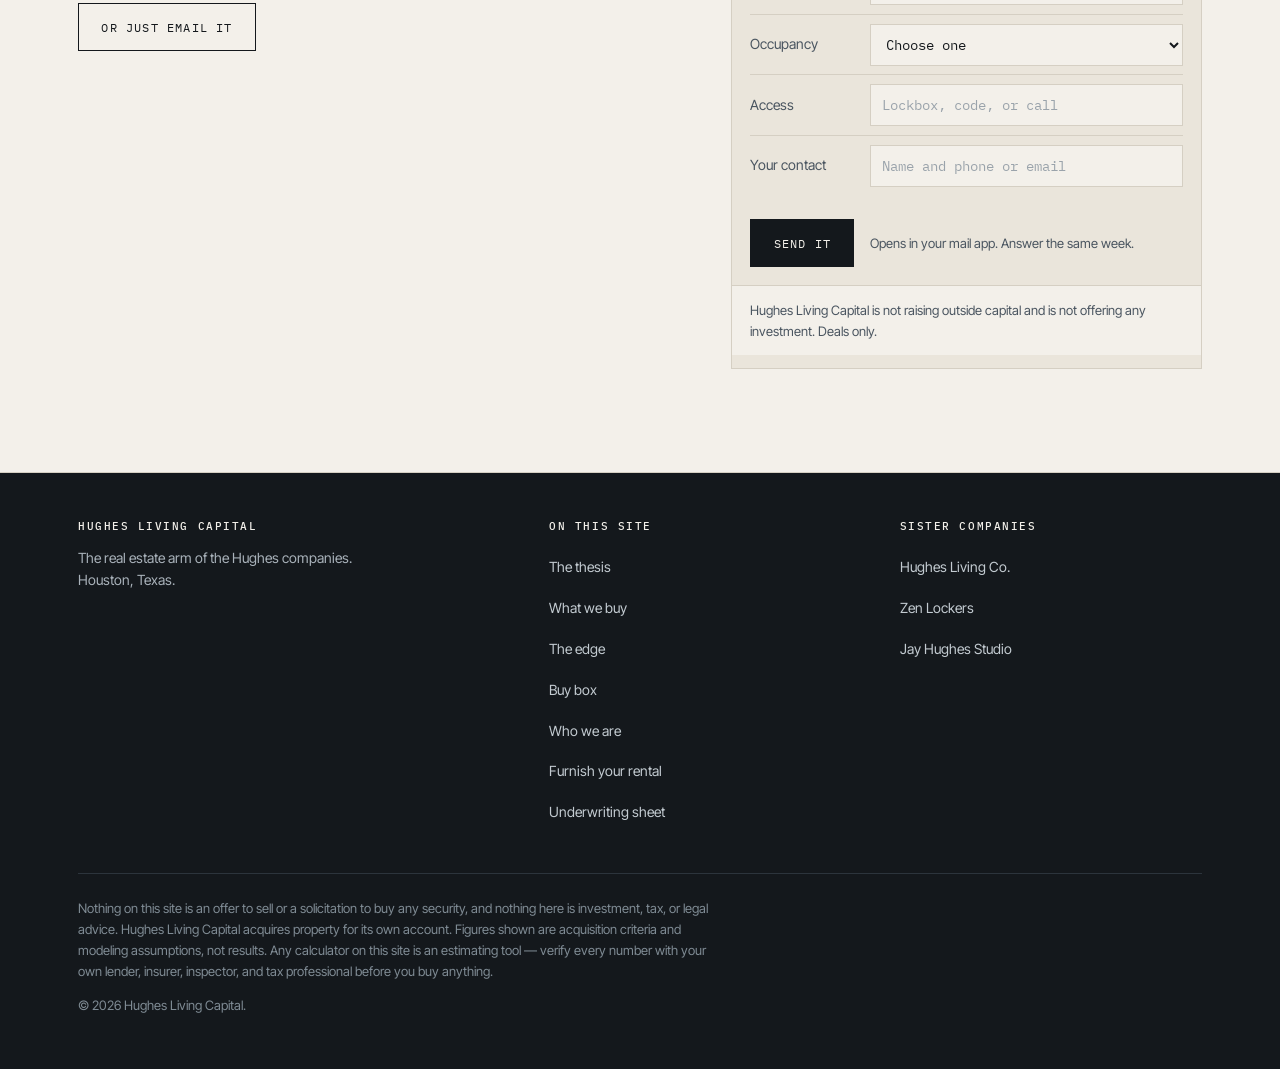
==== commit f9d3645c: "Add a house-type strip to "What we buy" Five renderings cropped from a supplied collage, sized to 60" ====
--- a/index.html
+++ b/index.html
@@ -220,6 +220,40 @@
           the top of this ladder first and earn the right to the bottom of it.
         </p>
       </div>
+
+      <div class="photos photos--5">
+        <figure class="photo">
+          <img src="assets/img/house-farmhouse.jpg" onerror="this.style.visibility='hidden'" alt="Two-storey suburban house with a covered porch and attached garage" width="600" height="450" loading="lazy" decoding="async">
+          <span class="photo__ph" aria-hidden="true">Photo &middot; house-farmhouse.jpg</span>
+          <figcaption><span class="label">Suburban 4/2</span> Rehab, rental or rooms</figcaption>
+        </figure>
+        <figure class="photo">
+          <img src="assets/img/house-contemporary.jpg" onerror="this.style.visibility='hidden'" alt="Contemporary two-storey house with stone and timber cladding" width="600" height="450" loading="lazy" decoding="async">
+          <span class="photo__ph" aria-hidden="true">Photo &middot; house-contemporary.jpg</span>
+          <figcaption><span class="label">Infill contemporary</span> Build or heavy rehab</figcaption>
+        </figure>
+        <figure class="photo">
+          <img src="assets/img/house-spanish.jpg" onerror="this.style.visibility='hidden'" alt="Two-storey stucco house with a tile roof and arched windows" width="600" height="450" loading="lazy" decoding="async">
+          <span class="photo__ph" aria-hidden="true">Photo &middot; house-spanish.jpg</span>
+          <figcaption><span class="label">Stucco two-storey</span> Short-term rental</figcaption>
+        </figure>
+        <figure class="photo">
+          <img src="assets/img/house-modern.jpg" onerror="this.style.visibility='hidden'" alt="Rear elevation of a white two-storey house with wide sliding doors" width="600" height="450" loading="lazy" decoding="async">
+          <span class="photo__ph" aria-hidden="true">Photo &middot; house-modern.jpg</span>
+          <figcaption><span class="label">Narrow-lot two-storey</span> Short-term rental</figcaption>
+        </figure>
+        <figure class="photo">
+          <img src="assets/img/house-cottage.jpg" onerror="this.style.visibility='hidden'" alt="Single-storey stone cottage with a steep gable and attached garage" width="600" height="450" loading="lazy" decoding="async">
+          <span class="photo__ph" aria-hidden="true">Photo &middot; house-cottage.jpg</span>
+          <figcaption><span class="label">Stone cottage</span> Rental or co-living</figcaption>
+        </figure>
+      </div>
+      <p class="tablenote" style="margin-bottom:clamp(2rem,4vw,3rem)">
+        <b>Illustrations, not listings.</b> These are renderings of the house types the
+        ladder below is written for — not properties Hughes Living Capital owns, has
+        bought, or has under contract. We have no portfolio to show yet, and would rather
+        say so than imply one.
+      </p>
 
       <div class="ladder">
 
--- a/assets/css/hlc.css
+++ b/assets/css/hlc.css
@@ -436,6 +436,12 @@
 .photo--band figcaption{ padding:.9rem var(--pad); }
 .photos{ display:grid; gap:1.25rem; margin-top:1.25rem; }
 @media (min-width:760px){ .photos{ grid-template-columns:repeat(3,1fr); } }
+/* Five thumbnails read as a strip on a wide screen, two up on a tablet. */
+.photos--5{ grid-template-columns:repeat(2,1fr); gap:1rem; }
+@media (min-width:760px){ .photos--5{ grid-template-columns:repeat(3,1fr); } }
+@media (min-width:1080px){ .photos--5{ grid-template-columns:repeat(5,1fr); } }
+.photos--5 figcaption{ display:block; padding:.7rem .8rem; font-size:.8125rem; line-height:1.35; }
+.photos--5 figcaption .label{ display:block; margin-bottom:.15rem; font-size:.625rem; }
 .photos .photo img{ aspect-ratio:4 / 3; }
 .photo--portrait img{ aspect-ratio:4 / 5; }
 
